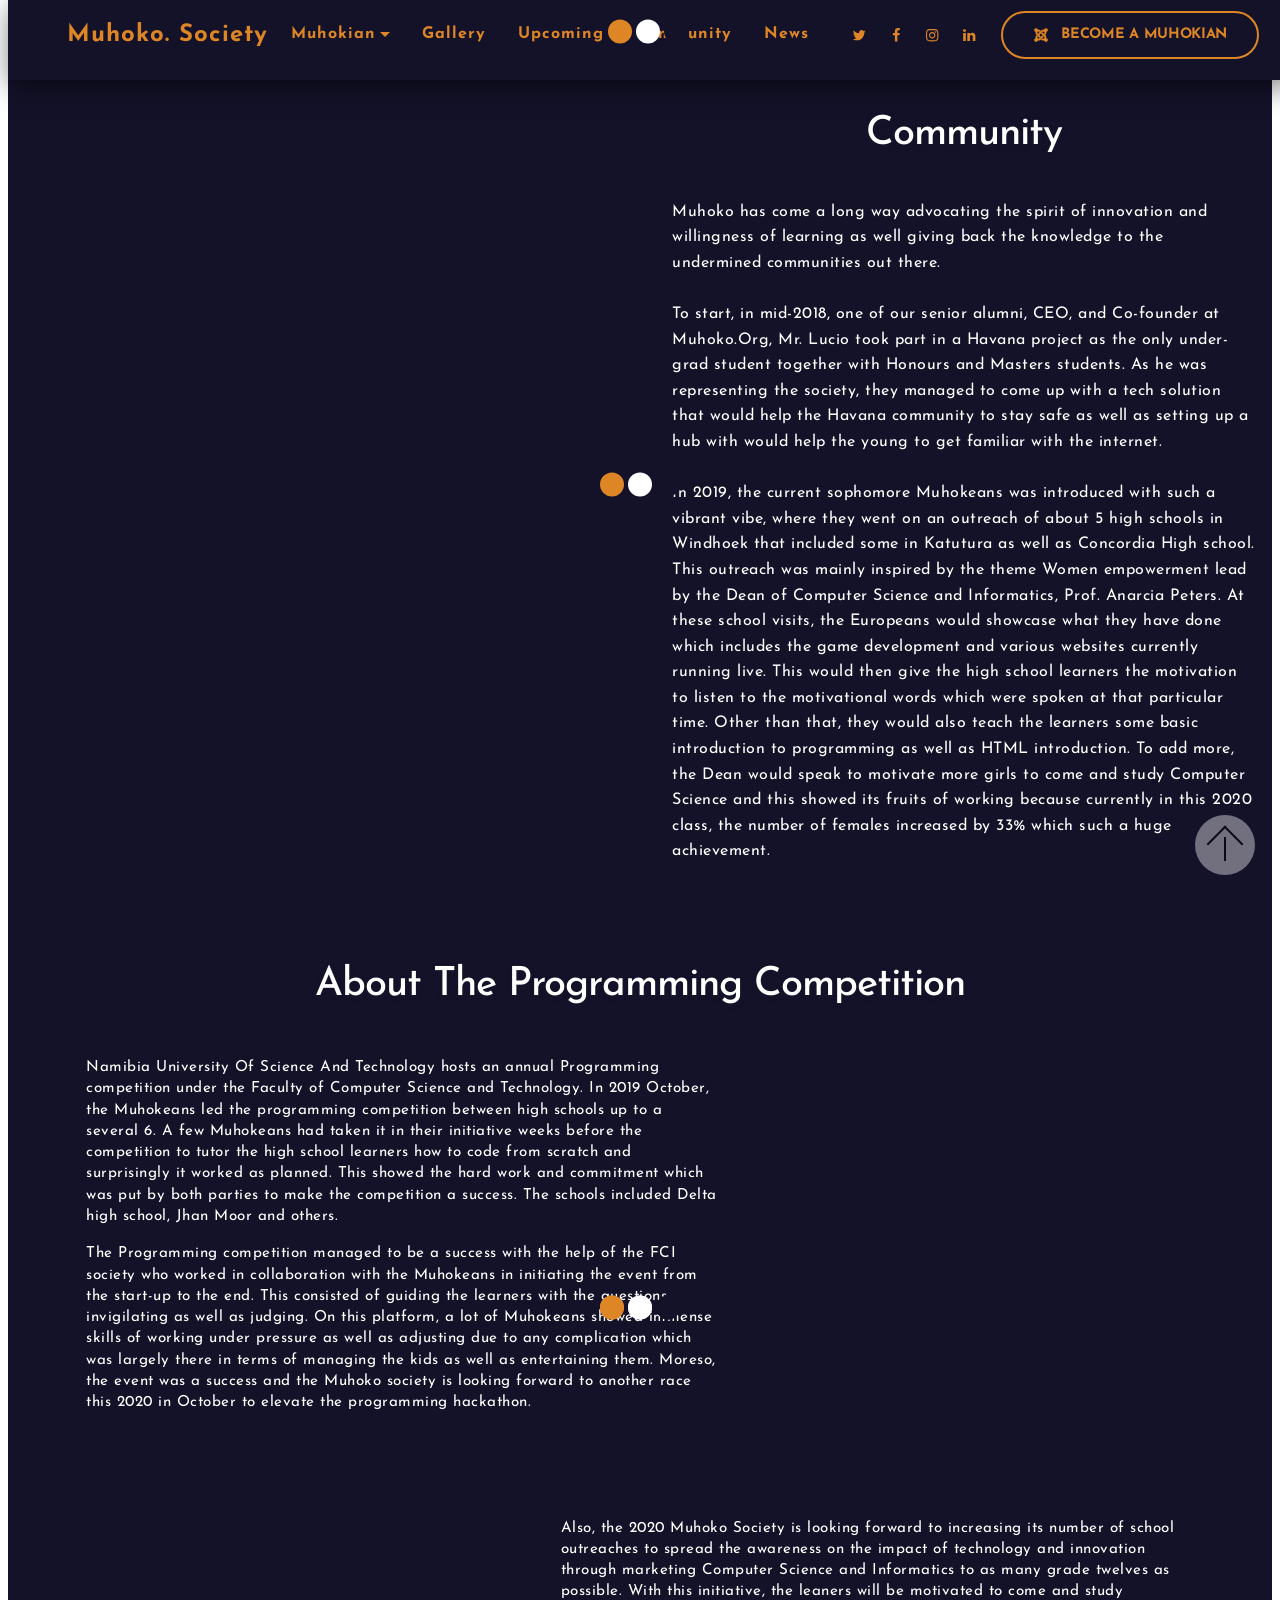
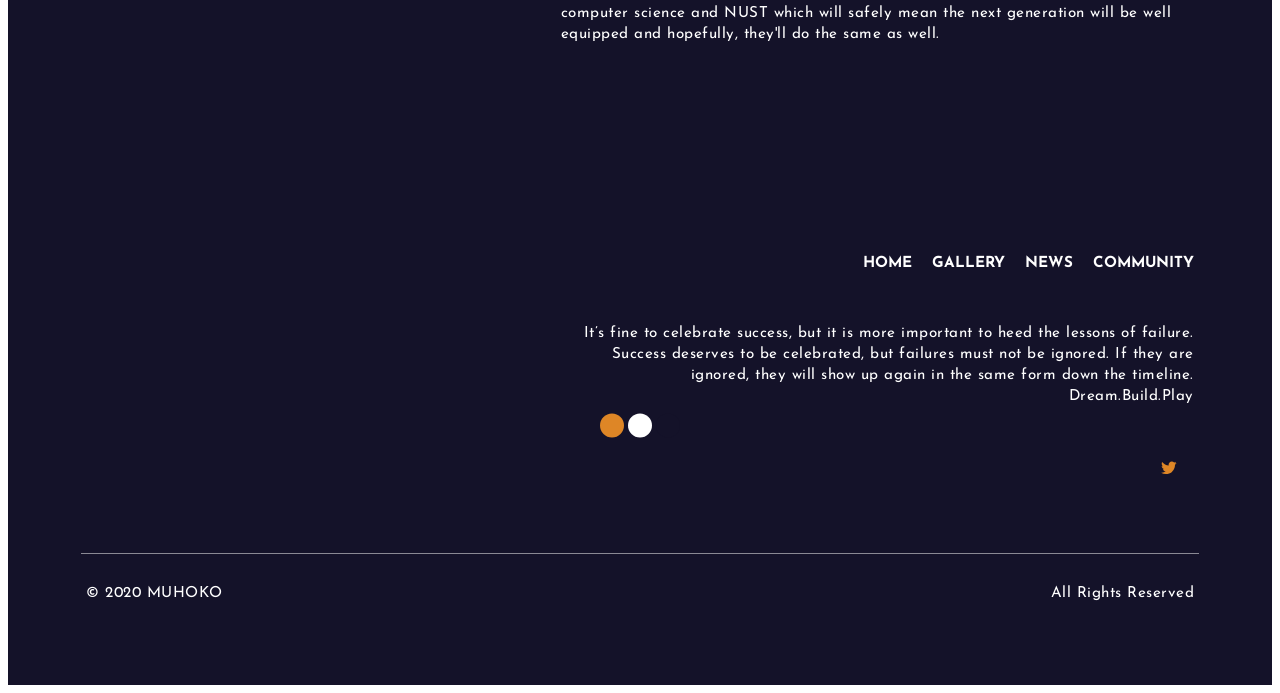
==== community.html @ 061bac29 "Initial Commit" ====
<!DOCTYPE html>
<html amp>

<head>

    <meta charset="UTF-8">
    <meta http-equiv="X-UA-Compatible" content="IE=edge">

    <meta name="viewport" content="width=device-width, initial-scale=1, minimum-scale=1">
    <link rel="shortcut icon" href="assets/images/society-128x128.png" type="image/x-icon">
    <meta name="description" content="">

    <title>Community</title>

    <link rel="canonical" href="community.html.html">
    <style amp-boilerplate>
        body {
            -webkit-animation: -amp-start 8s steps(1, end) 0s 1 normal both;
            -moz-animation: -amp-start 8s steps(1, end) 0s 1 normal both;
            -ms-animation: -amp-start 8s steps(1, end) 0s 1 normal both;
            animation: -amp-start 8s steps(1, end) 0s 1 normal both
        }
        
        @-webkit-keyframes -amp-start {
            from {
                visibility: hidden
            }
            to {
                visibility: visible
            }
        }
        
        @-moz-keyframes -amp-start {
            from {
                visibility: hidden
            }
            to {
                visibility: visible
            }
        }
        
        @-ms-keyframes -amp-start {
            from {
                visibility: hidden
            }
            to {
                visibility: visible
            }
        }
        
        @-o-keyframes -amp-start {
            from {
                visibility: hidden
            }
            to {
                visibility: visible
            }
        }
        
        @keyframes -amp-start {
            from {
                visibility: hidden
            }
            to {
                visibility: visible
            }
        }
    </style>
    <noscript><style amp-boilerplate>body{-webkit-animation:none;-moz-animation:none;-ms-animation:none;animation:none}</style></noscript>
    <link href="https://fonts.googleapis.com/css?family=Josefin+Sans:100,100i,300,300i,400,400i,600,600i,700,700i&display=swap" rel="stylesheet">

    <style amp-custom>
        div,
        span,
        h1,
        h2,
        h3,
        h4,
        h5,
        h6,
        p,
        blockquote,
        a,
        ol,
        ul,
        li,
        figcaption,
        textarea,
        input {
            font: inherit;
        }
        
        * {
            box-sizing: border-box;
            outline: none;
        }
        
        *:focus {
            outline: none;
        }
        
        body {
            position: relative;
            font-style: normal;
            line-height: 1.5;
            color: #000000;
        }
        
        section {
            background-color: #ffffff;
            background-position: 50% 50%;
            background-repeat: no-repeat;
            background-size: cover;
            overflow: hidden;
            padding: 30px 0;
        }
        
        section,
        .container,
        .container-fluid {
            position: relative;
            word-wrap: break-word;
        }
        
        h1,
        h2,
        h3,
        h4,
        h5,
        h6 {
            margin: 0;
            padding: 0;
        }
        
        p,
        li,
        blockquote {
            letter-spacing: 0.5px;
            line-height: 1.7;
        }
        
        ul,
        ol,
        blockquote,
        p {
            margin-bottom: 0;
            margin-top: 0;
        }
        
        a {
            cursor: pointer;
        }
        
        a,
        a:hover {
            text-decoration: none;
        }
        
        a.mbr-iconfont:hover {
            text-decoration: none;
        }
        
        h1,
        h2,
        h3,
        h4,
        h5,
        h6,
        .display-1,
        .display-2,
        .display-4,
        .display-5,
        .display-7 {
            word-break: break-word;
            word-wrap: break-word;
        }
        
        b,
        strong {
            font-weight: bold;
        }
        
        blockquote {
            padding: 10px 0 10px 20px;
            position: relative;
            border-left: 3px solid;
        }
        
        input:-webkit-autofill,
        input:-webkit-autofill:hover,
        input:-webkit-autofill:focus,
        input:-webkit-autofill:active {
            transition-delay: 9999s;
            transition-property: background-color, color;
        }
        
        html,
        body {
            height: auto;
            min-height: 100vh;
        }
        
        .mbr-section-title {
            margin: 0;
            padding: 0;
            font-style: normal;
            line-height: 1.2;
            width: 100%;
        }
        
        .mbr-section-subtitle {
            line-height: 1.3;
            width: 100%;
        }
        
        .mbr-text {
            font-style: normal;
            line-height: 1.6;
            width: 100%;
        }
        
        .mbr-figure {
            align-self: center;
        }
        
        .btn {
            text-align: center;
            position: relative;
            margin: .4rem .8rem;
            font-weight: 700;
            border-width: 2px;
            border-style: solid;
            font-style: normal;
            white-space: normal;
            transition: all .2s ease-in-out, box-shadow 2s ease-in-out;
            display: inline-flex;
            align-items: center;
            justify-content: center;
            word-break: break-word;
            line-height: 1.5;
            letter-spacing: 1px;
        }
        
        .btn-form {
            padding: 1rem 2rem;
        }
        
        .btn-form:hover {
            cursor: pointer;
        }
        
        .note-popover .btn:after {
            display: none;
        }
        
        .card-title {
            margin: 0;
        }
        
        .card-img {
            border-radius: 0;
            width: auto;
            flex-shrink: 0;
        }
        
        .card-img img {
            width: 100%;
        }
        
        .card {
            position: relative;
            background-color: transparent;
            border: none;
            border-radius: 0;
            width: 100%;
            padding-left: 1rem;
            padding-right: 1rem;
        }
        
        @media (max-width: 767px) {
            .card:not(.last-child) {
                padding-bottom: 2rem;
            }
        }
        
        .card .card-wrapper {
            height: 100%;
        }
        
        @media (max-width: 767px) {
            .card .card-wrapper {
                flex-direction: column;
            }
        }
        
        .card img {
            height: 100%;
            object-fit: cover;
            object-position: center;
        }
        
        @media (min-width: 992px) {
            .lg-pb {
                padding-bottom: 3rem;
            }
        }
        
        @media (max-width: 991px) {
            .md-pb {
                padding-bottom: 2rem;
            }
        }
        
        .card-inner,
        .items-list {
            display: flex;
            flex-direction: column;
        }
        
        .items-list {
            list-style-type: none;
            padding: 0;
        }
        
        .items-list .list-item {
            padding: 1rem 2rem;
        }
        
        .card-head {
            padding: 1.5rem 2rem;
        }
        
        .card-price-wrap {
            padding: 1rem 2rem;
            display: flex;
            flex-direction: column;
        }
        
        .card-button {
            padding: 1rem;
            margin: 0;
        }
        
        .gallery-img-wrap {
            position: relative;
            height: 100%;
        }
        
        .gallery-img-wrap:hover {
            cursor: pointer;
        }
        
        .gallery-img-wrap:hover .icon-wrap,
        .gallery-img-wrap:hover .caption-on-hover {
            opacity: 1;
        }
        
        .gallery-img-wrap:hover:after {
            opacity: .5;
        }
        
        .gallery-img-wrap amp-img {
            height: 100%;
        }
        
        .gallery-img-wrap:after {
            content: "";
            position: absolute;
            top: 0;
            bottom: 0;
            left: 0;
            right: 0;
            background: #000;
            opacity: 0;
            transition: opacity .3s;
            pointer-events: none;
        }
        
        .gallery-img-wrap .icon-wrap,
        .gallery-img-wrap .img-caption {
            position: absolute;
            z-index: 3;
            pointer-events: none;
        }
        
        .gallery-img-wrap .icon-wrap,
        .gallery-img-wrap .caption-on-hover {
            opacity: 0;
            transition: opacity .3s;
        }
        
        .gallery-img-wrap .icon-wrap {
            left: 50%;
            top: 50%;
            transform: translate(-50%, -50%);
            background-color: #fff;
            padding: .5rem;
            border-radius: 50%;
        }
        
        .gallery-img-wrap .img-caption {
            left: 0;
            right: 0;
        }
        
        .gallery-img-wrap .img-caption.caption-top {
            top: 0;
        }
        
        .gallery-img-wrap .img-caption.caption-bottom {
            bottom: 0;
        }
        
        .gallery-img-wrap .img-caption:after {
            content: "";
            position: absolute;
            top: 0;
            left: 0;
            right: 0;
            height: 100%;
            transition: opacity .3s;
            z-index: -1;
            pointer-events: none;
        }
        
        @media (max-width: 767px) {
            .gallery-img-wrap:after,
            .gallery-img-wrap:hover:after,
            .gallery-img-wrap .icon-wrap {
                display: none;
            }
            .gallery-img-wrap .caption-on-hover {
                opacity: 1;
            }
        }
        
        .is-builder .gallery-img-wrap .icon-wrap {
            pointer-events: all;
        }
        
        .is-builder .gallery-img-wrap .img-caption>* {
            pointer-events: all;
        }
        
        .icons-list a {
            margin-right: 1rem;
        }
        
        .icons-list a:last-child {
            margin-right: 0;
        }
        
        .counter-container {
            position: relative;
        }
        
        .counter-container ol li {
            margin-bottom: 2rem;
        }
        
        .counter-container.stylizedCounters ol {
            counter-reset: section;
        }
        
        .counter-container.stylizedCounters ol li {
            z-index: 3;
            list-style: none;
        }
        
        .counter-container.stylizedCounters ol li:before {
            z-index: 2;
            position: absolute;
            left: 0px;
            counter-increment: section;
            content: counters(section, ".") " ";
            text-align: center;
            margin: 0 10px;
            line-height: 37px;
            width: 40px;
            height: 40px;
            transition: all .2s;
            color: #232323;
            font-size: 25px;
            border-radius: 50%;
            font-weight: bold;
        }
        
        .timeline-wrap {
            position: relative;
        }
        
        .timeline-wrap .iconBackground {
            position: absolute;
            left: 50%;
            width: 20px;
            height: 20px;
            line-height: 30px;
            text-align: center;
            border-radius: 50%;
            font-size: 30px;
            display: inline-block;
            background-color: #232323;
            top: 20px;
            margin-left: -10px;
        }
        
        @media (max-width: 768px) {
            .timeline-wrap .iconBackground {
                left: 0;
            }
        }
        
        .separline {
            position: relative;
        }
        
        @media (max-width: 768px) {
            .separline:not(.last-child) {
                padding-bottom: 2rem;
            }
        }
        
        .separline:before {
            position: absolute;
            content: "";
            width: 2px;
            background-color: #232323;
            left: calc(50% - 1px);
            height: calc(100% - 20px);
            top: 40px;
        }
        
        @media (max-width: 768px) {
            .separline:before {
                left: 0;
            }
        }
        
        amp-image-lightbox a.control {
            position: absolute;
            width: 32px;
            height: 32px;
            right: 48px;
            top: 32px;
            z-index: 1000;
        }
        
        amp-image-lightbox a.control .close {
            position: relative;
        }
        
        amp-image-lightbox a.control .close:before,
        amp-image-lightbox a.control .close:after {
            position: absolute;
            left: 15px;
            content: ' ';
            height: 33px;
            width: 2px;
            background-color: #fff;
        }
        
        amp-image-lightbox a.control .close:before {
            transform: rotate(45deg);
        }
        
        amp-image-lightbox a.control .close:after {
            transform: rotate(-45deg);
        }
        
        .hidden {
            visibility: hidden;
        }
        
        .super-hide {
            display: none;
        }
        
        .inactive {
            -webkit-user-select: none;
            -moz-user-select: none;
            -ms-user-select: none;
            user-select: none;
            pointer-events: none;
            -webkit-user-drag: none;
            user-drag: none;
        }
        
        .popover-content ul.show {
            min-height: 155px;
        }
        
        .mbr-white {
            color: #ffffff;
        }
        
        .mbr-black {
            color: #000000;
        }
        
        .mbr-custom {
            color: #1bc2ca;
        }
        
        .align-left {
            text-align: left;
        }
        
        .align-left .list-item {
            justify-content: flex-start;
        }
        
        .align-center {
            text-align: center;
        }
        
        .align-center .list-item {
            justify-content: center;
        }
        
        .align-right {
            text-align: right;
        }
        
        .align-right .list-item {
            justify-content: flex-end;
        }
        
        @media (max-width: 767px) {
            .align-left,
            .align-center,
            .align-right {
                text-align: center;
            }
            .align-left .list-item,
            .align-center .list-item,
            .align-right .list-item {
                justify-content: center;
            }
        }
        
        .mbr-light {
            font-weight: 300;
        }
        
        .mbr-regular {
            font-weight: 400;
        }
        
        .mbr-semibold {
            font-weight: 500;
        }
        
        .mbr-bold {
            font-weight: 700;
        }
        
        .mbr-section-btn {
            margin-left: -.8rem;
            margin-right: -.8rem;
            font-size: 0;
        }
        
        nav .mbr-section-btn {
            margin-left: 0rem;
            margin-right: 0rem;
        }
        
        .btn .mbr-iconfont,
        .btn.btn-sm .mbr-iconfont {
            cursor: pointer;
            margin-right: 0.5rem;
        }
        
        .btn.btn-md .mbr-iconfont,
        .btn.btn-md .mbr-iconfont {
            margin-right: 0.8rem;
        }
        
        [type="submit"] {
            -webkit-appearance: none;
        }
        
        .mbr-fullscreen .mbr-overlay {
            min-height: 100vh;
        }
        
        .mbr-fullscreen {
            display: flex;
            display: -webkit-flex;
            display: -moz-flex;
            display: -ms-flex;
            display: -o-flex;
            align-items: center;
            -webkit-align-items: center;
            min-height: 100vh;
            padding-top: 3rem;
            padding-bottom: 3rem;
        }
        
        .mbr-overlay {
            bottom: 0;
            left: 0;
            position: absolute;
            right: 0;
            top: 0;
            z-index: 0;
        }
        
        .mbr-parallax-bg {
            bottom: 0;
            left: 0;
            opacity: .5;
            position: absolute;
            right: 0;
            top: 0;
            z-index: 0;
            background-position: 50% 50%;
            background-repeat: no-repeat;
            background-size: cover;
        }
        
        section.menu {
            min-height: 70px;
        }
        
        .menu-container {
            display: flex;
            justify-content: space-between;
            align-items: center;
            min-height: 70px;
        }
        
        @media (max-width: 991px) {
            .menu-container {
                max-width: 100%;
                padding: 0 2rem;
            }
        }
        
        @media (max-width: 767px) {
            .menu-container {
                padding: 0 1rem;
            }
        }
        
        .navbar {
            z-index: 100;
            width: 100%;
        }
        
        .navbar-fixed-top {
            position: fixed;
            top: 0;
        }
        
        .navbar-brand {
            display: flex;
            align-items: center;
            word-break: break-word;
            z-index: 1;
        }
        
        .navbar-logo {
            margin-right: .8rem;
        }
        
        @media (max-width: 767px) {
            .navbar-logo amp-img {
                max-height: 55px;
                max-width: 55px;
            }
        }
        
        .navbar-caption-wrap {
            display: flex;
        }
        
        .navbar .navbar-collapse {
            display: flex;
            flex-basis: auto;
            align-items: center;
            justify-content: flex-end;
        }
        
        @media (max-width: 991px) {
            .navbar .navbar-collapse {
                display: none;
                position: absolute;
                top: 0;
                right: 0;
                min-height: 100vh;
                padding: 70px 2rem 1rem;
                z-index: 1;
            }
        }
        
        @media (max-width: 991px) {
            .navbar.opened .navbar-collapse.show,
            .navbar.opened .navbar-collapse.collapsing {
                display: block;
            }
            .is-builder .navbar-collapse {
                position: fixed;
            }
        }
        
        .navbar-nav {
            list-style-type: none;
            display: flex;
            flex-wrap: wrap;
            padding-left: 0;
            min-width: 10rem;
        }
        
        @media (max-width: 991px) {
            .navbar-nav {
                flex-direction: column;
            }
        }
        
        .navbar-nav .mbr-iconfont {
            margin-right: .2rem;
        }
        
        .nav-item {
            word-break: break-all;
        }
        
        .nav-link {
            display: flex;
            align-items: center;
            justify-content: center;
        }
        
        .nav-link,
        .navbar-caption {
            transition: all 0.2s;
            letter-spacing: 1px;
        }
        
        .nav-dropdown .dropdown-menu {
            min-width: 10rem;
            padding-bottom: 1.25rem;
            padding-top: 1.25rem;
            position: absolute;
            left: 0;
        }
        
        .nav-dropdown .dropdown-menu .dropdown-item {
            line-height: 2;
            display: flex;
            justify-content: center;
            align-items: center;
            padding: .25rem 1.5rem;
            white-space: nowrap;
        }
        
        .nav-dropdown .dropdown-menu .dropdown {
            position: relative;
        }
        
        .dropdown-menu .dropdown:hover>.dropdown-menu {
            opacity: 1;
            pointer-events: all;
        }
        
        .nav-dropdown .dropdown-submenu {
            top: 0;
            left: 100%;
            margin: 0;
        }
        
        .nav-item.dropdown {
            position: relative;
        }
        
        .nav-item.dropdown .dropdown-menu {
            opacity: 0;
            pointer-events: none;
        }
        
        .nav-item.dropdown:hover>.dropdown-menu {
            opacity: 1;
            pointer-events: all;
        }
        
        .link.dropdown-toggle:after {
            content: '';
            margin-left: .25rem;
            border-top: 0.35em solid;
            border-right: 0.35em solid transparent;
            border-left: 0.35em solid transparent;
            border-bottom: 0;
        }
        
        .navbar .dropdown.open>.dropdown-menu {
            display: block;
        }
        
        @media (max-width: 991px) {
            .is-builder .nav-dropdown .dropdown-menu {
                position: relative;
            }
            .nav-dropdown .dropdown-submenu {
                left: 0;
            }
            .dropdown-item {
                padding: .25rem 1.5rem;
                margin: 0;
                justify-content: center;
            }
            .dropdown-item:after {
                right: auto;
            }
            .navbar.opened .dropdown-menu {
                top: 0;
            }
            .dropdown-toggle[data-toggle="dropdown-submenu"]:after {
                content: '';
                margin-left: .25rem;
                border-top: .35em solid;
                border-right: .35em solid transparent;
                border-left: .35em solid transparent;
                border-bottom: 0;
                top: 55%;
            }
        }
        
        .navbar-buttons {
            display: flex;
            flex-wrap: wrap;
            align-items: center;
            justify-content: center;
        }
        
        @media (max-width: 991px) {
            .navbar-buttons {
                flex-direction: column;
            }
        }
        
        .menu-social-list {
            display: flex;
            align-items: center;
            justify-content: center;
            flex-wrap: wrap;
        }
        
        .menu-social-list a {
            margin: 0 .5rem;
        }
        
        button.navbar-toggler {
            position: absolute;
            right: 20px;
            top: 25px;
            width: 31px;
            height: 20px;
            cursor: pointer;
            transition: all .2s;
            align-self: center;
        }
        
        .hamburger span {
            position: absolute;
            right: 0;
            width: 30px;
            height: 2px;
            border-right: 5px;
            
        }
        
        .hamburger span:nth-child(1) {
            top: 0;
            transition: all .2s;
        }
        
        .hamburger span:nth-child(2) {
            top: 8px;
            transition: all .15s;
        }
        
        .hamburger span:nth-child(3) {
            top: 8px;
            transition: all .15s;
        }
        
        .hamburger span:nth-child(4) {
            top: 16px;
            transition: all .2s;
            
        }
        
        nav.opened .navbar-toggler:not(.hide) .hamburger span:nth-child(1) {
            top: 8px;
            width: 0;
            opacity: 0;
            right: 50%;
            transition: all .2s;
           
        }
        
        nav.opened .navbar-toggler:not(.hide) .hamburger span:nth-child(2) {
            -webkit-transform: rotate(45deg);
            transform: rotate(45deg);
            transition: all .25s;
        }
        
        nav.opened .navbar-toggler:not(.hide) .hamburger span:nth-child(3) {
            -webkit-transform: rotate(-45deg);
            transform: rotate(-45deg);
            transition: all .25s;
        }
        
        nav.opened .navbar-toggler:not(.hide) .hamburger span:nth-child(4) {
            top: 8px;
            width: 0;
            opacity: 0;
            right: 50%;
            transition: all .2s;
            
        }
        
        .ampstart-btn.hamburger {
            position: absolute;
            top: 25px;
            right: 15px;
            margin-left: auto;
            width: 30px;
            height: 20px;
            background: none;
            flood-color: #de8626;
            border: none;
            cursor: pointer;
            z-index: 1000;
            background-color: #de8626;
            border: 1px solid black;
            
        }
        
        @media (min-width: 992px) {
            .ampstart-btn,
            amp-sidebar {
                display: none;
            }
            .dropdown-menu .dropdown-toggle:after {
                content: '';
                border-bottom: 0.35em solid transparent;
                border-left: 0.35em solid;
                border-right: 0;
                border-top: 0.35em solid transparent;
                margin-left: 0.3rem;
                margin-top: -0.3077em;
                position: absolute;
                right: 1.1538em;
                top: 50%;
                
                
            }
        }
        
        .close-sidebar {
            width: 30px;
            height: 30px;
            position: relative;
            cursor: pointer;
            background-color: transparent;
            border: none;
            background-color: #de8626;
            
        }
        
        .close-sidebar span {
            position: absolute;
            left: 0;
            width: 30px;
            height: 2px;
            border-right: 5px;
        }
        
        .close-sidebar span:nth-child(1) {
            transform: rotate(45deg);
        }
        
        .close-sidebar span:nth-child(2) {
            transform: rotate(-45deg);
        }
        
        .builder-sidebar {
            position: relative;
            min-height: 100vh;
            z-index: 1030;
            padding: 1rem 2rem;
            max-width: 20rem;
        }
        
        .builder-sidebar .dropdown:hover>.dropdown-menu {
            position: relative;
            text-align: center;
        }
        
        section.sidebar-open:before {
            content: '';
            position: fixed;
            top: 0;
            bottom: 0;
            right: 0;
            left: 0;
            background-color: rgba(0, 0, 0, 0.2);
            z-index: 1040;
        }
        
        .map-placeholder {
            display: none;
        }
        
        .map-placeholder h4 {
            padding-top: 5rem;
            color: #767676;
            text-align: center;
        }
        
        .google-map {
            position: relative;
            width: 100%;
        }
        
        @media (max-width: 992px) {
            .google-map {
                padding: 0;
                margin: 0;
            }
        }
        
        .google-map [data-state-details] {
            color: #6b6763;
            font-family: Montserrat;
            height: 1.5em;
            margin-top: -0.75em;
            padding-left: 1.25rem;
            padding-right: 1.25rem;
            position: absolute;
            text-align: center;
            top: 50%;
            width: 100%;
        }
        
        .google-map[data-state] {
            background: #e9e5dc;
        }
        
        .google-map[data-state="loading"] [data-state-details] {
            display: none;
        }
        
        div[submit-success] {
            padding: 1rem;
            margin-bottom: 1rem;
        }
        
        div[submit-error] {
            padding: 1rem;
            margin-bottom: 1rem;
        }
        
        textarea[type="hidden"] {
            display: none;
        }
        
        amp-img {
            width: 100%;
        }
        
        amp-img img {
            max-height: 100%;
            max-width: 100%;
        }
        
        img.mbr-temp {
            width: 100%;
        }
        
        .rounded {
            border-radius: 50%;
        }
        
        .is-builder .nodisplay+img[async],
        .is-builder .nodisplay+img[decoding="async"],
        .is-builder amp-img>a+img[async],
        .is-builder amp-img>a+img[decoding="async"] {
            display: none;
        }
        
        html:not(.is-builder) amp-img>a {
            position: absolute;
            top: 0;
            bottom: 0;
            left: 0;
            right: 0;
            z-index: 1;
        }
        
        .is-builder .temp-amp-sizer {
            position: absolute;
        }
        
        .is-builder amp-youtube .temp-amp-sizer,
        .is-builder amp-vimeo .temp-amp-sizer {
            position: static;
        }
        
        .is-builder section.horizontal-menu .ampstart-btn {
            display: none;
        }
        
        .is-builder section.horizontal-menu .dropdown-menu {
            z-index: auto;
            opacity: 1;
            pointer-events: auto;
        }
        
        .is-builder section.horizontal-menu .nav-dropdown .link.dropdown-toggle[aria-expanded="true"] {
            margin-right: 0;
            padding: 0.667em 1em;
        }
        
        .mobirise-spinner {
            position: absolute;
            top: 50%;
            left: 40%;
            margin-left: 10%;
            -webkit-transform: translate3d(-50%, -50%, 0);
            z-index: 4;
        }
        
        .mobirise-spinner em {
            width: 24px;
            height: 24px;
            background: #3ac;
            border-radius: 100%;
            display: inline-block;
            -webkit-animation: slide 1s infinite;
        }
        
        .mobirise-spinner em:nth-child(1) {
            -webkit-animation-delay: 0.1s;
        }
        
        .mobirise-spinner em:nth-child(2) {
            -webkit-animation-delay: 0.2s;
        }
        
        .mobirise-spinner em:nth-child(3) {
            -webkit-animation-delay: 0.3s;
        }
        
        @-moz-keyframes slide {
            0% {
                -webkit-transform: scale(1);
            }
            50% {
                opacity: 0.3;
                -webkit-transform: scale(2);
            }
            100% {
                -webkit-transform: scale(1);
            }
        }
        
        @-webkit-keyframes slide {
            0% {
                -webkit-transform: scale(1);
            }
            50% {
                opacity: 0.3;
                -webkit-transform: scale(2);
            }
            100% {
                -webkit-transform: scale(1);
            }
        }
        
        @-o-keyframes slide {
            0% {
                -webkit-transform: scale(1);
            }
            50% {
                opacity: 0.3;
                -webkit-transform: scale(2);
            }
            100% {
                -webkit-transform: scale(1);
            }
        }
        
        @keyframes slide {
            0% {
                -webkit-transform: scale(1);
            }
            50% {
                opacity: 0.3;
                -webkit-transform: scale(2);
            }
            100% {
                -webkit-transform: scale(1);
            }
        }
        
        .mobirise-loader .amp-active>div {
            display: none;
        }
        
        .container {
            padding-right: 1rem;
            padding-left: 1rem;
            width: 100%;
            margin-right: auto;
            margin-left: auto;
        }
        
        @media (max-width: 767px) {
            .container {
                max-width: 540px;
            }
        }
        
        @media (min-width: 768px) {
            .container {
                max-width: 720px;
            }
        }
        
        @media (min-width: 992px) {
            .container {
                max-width: 960px;
            }
        }
        
        @media (min-width: 1200px) {
            .container {
                max-width: 1140px;
            }
        }
        
        .container-fluid {
            width: 100%;
            margin-right: auto;
            margin-left: auto;
            padding-left: 1rem;
            padding-right: 1rem;
        }
        
        .media-container-row {
            display: flex;
            flex-wrap: wrap;
        }
        
        @media (min-width: 992px) {
            .media-container-row {
                flex-wrap: nowrap;
            }
        }
        
        .mbr-flex {
            display: flex;
        }
        
        .flex-wrap {
            flex-wrap: wrap;
        }
        
        .mbr-jc-s {
            justify-content: flex-start;
        }
        
        .mbr-jc-c {
            justify-content: center;
        }
        
        .mbr-jc-e {
            justify-content: flex-end;
        }
        
        .mbr-jc-b {
            justify-content: space-between;
        }
        
        .mbr-jc-a {
            justify-content: space-around;
        }
        
        .mbr-row {
            display: -webkit-box;
            display: -webkit-flex;
            display: -ms-flexbox;
            display: flex;
            -webkit-flex-wrap: wrap;
            -ms-flex-wrap: wrap;
            flex-wrap: wrap;
            margin-right: -1rem;
            margin-left: -1rem;
        }
        
        .mbr-row-reverse {
            flex-direction: row-reverse;
        }
        
        .mbr-column {
            flex-direction: column;
        }
        
        @media (max-width: 767px) {
            .mbr-col-sm-12 {
                -ms-flex: 0 0 100%;
                flex: 0 0 100%;
                max-width: 100%;
                padding-right: 1rem;
                padding-left: 1rem;
            }
        }
        
        @media (min-width: 768px) {
            .mbr-col-md-3 {
                -ms-flex: 0 0 25%;
                flex: 0 0 25%;
                max-width: 25%;
                padding-right: 1rem;
                padding-left: 1rem;
            }
            .mbr-col-md-4 {
                -ms-flex: 0 0 33.333333%;
                flex: 0 0 33.333333%;
                max-width: 33.333333%;
                padding-right: 1rem;
                padding-left: 1rem;
            }
            .mbr-col-md-5 {
                -ms-flex: 0 0 41.666667%;
                flex: 0 0 41.666667%;
                max-width: 41.666667%;
                padding-right: 1rem;
                padding-left: 1rem;
            }
            .mbr-col-md-6 {
                -ms-flex: 0 0 50%;
                flex: 0 0 50%;
                max-width: 50%;
                padding-right: 1rem;
                padding-left: 1rem;
            }
            .mbr-col-md-7 {
                -ms-flex: 0 0 58.333333%;
                flex: 0 0 58.333333%;
                max-width: 58.333333%;
                padding-right: 1rem;
                padding-left: 1rem;
            }
            .mbr-col-md-8 {
                -ms-flex: 0 0 66.666667%;
                flex: 0 0 66.666667%;
                max-width: 66.666667%;
                padding-left: 1rem;
                padding-right: 1rem;
            }
            .mbr-col-md-10 {
                -ms-flex: 0 0 83.333333%;
                flex: 0 0 83.333333%;
                max-width: 83.333333%;
                padding-left: 1rem;
                padding-right: 1rem;
            }
            .mbr-col-md-12 {
                -ms-flex: 0 0 100%;
                flex: 0 0 100%;
                max-width: 100%;
                padding-right: 1rem;
                padding-left: 1rem;
            }
        }
        
        @media (min-width: 992px) {
            .mbr-col-lg-2 {
                -ms-flex: 0 0 16.666667%;
                flex: 0 0 16.666667%;
                max-width: 16.666667%;
                padding-right: 1rem;
                padding-left: 1rem;
            }
            .mbr-col-lg-3 {
                -ms-flex: 0 0 25%;
                flex: 0 0 25%;
                max-width: 25%;
                padding-right: 1rem;
                padding-left: 1rem;
            }
            .mbr-col-lg-4 {
                -ms-flex: 0 0 33.33%;
                flex: 0 0 33.33%;
                max-width: 33.33%;
                padding-right: 1rem;
                padding-left: 1rem;
            }
            .mbr-col-lg-5 {
                -ms-flex: 0 0 41.666%;
                flex: 0 0 41.666%;
                max-width: 41.666%;
                padding-right: 1rem;
                padding-left: 1rem;
            }
            .mbr-col-lg-6 {
                -ms-flex: 0 0 50%;
                flex: 0 0 50%;
                max-width: 50%;
                padding-right: 1rem;
                padding-left: 1rem;
            }
            .mbr-col-lg-7 {
                -ms-flex: 0 0 58.333333%;
                flex: 0 0 58.333333%;
                max-width: 58.333333%;
                padding-right: 1rem;
                padding-left: 1rem;
            }
            .mbr-col-lg-8 {
                -ms-flex: 0 0 66.666667%;
                flex: 0 0 66.666667%;
                max-width: 66.666667%;
                padding-left: 1rem;
                padding-right: 1rem;
            }
            .mbr-col-lg-9 {
                -ms-flex: 0 0 75%;
                flex: 0 0 75%;
                max-width: 75%;
                padding-left: 1rem;
                padding-right: 1rem;
            }
            .mbr-col-lg-10 {
                -ms-flex: 0 0 83.3333%;
                flex: 0 0 83.3333%;
                max-width: 83.3333%;
                padding-right: 1rem;
                padding-left: 1rem;
            }
            .mbr-col-lg-12 {
                -ms-flex: 0 0 100%;
                flex: 0 0 100%;
                max-width: 100%;
                padding-right: 1rem;
                padding-left: 1rem;
            }
        }
        
        @media (min-width: 1200px) {
            .mbr-col-xl-7 {
                -ms-flex: 0 0 58.333333%;
                flex: 0 0 58.333333%;
                max-width: 58.333333%;
                padding-right: 1rem;
                padding-left: 1rem;
            }
            .mbr-col-xl-4 {
                -ms-flex: 0 0 33.333333%;
                flex: 0 0 33.333333%;
                max-width: 33.333333%;
                padding-right: 1rem;
                padding-left: 1rem;
            }
            .mbr-col-xl-8 {
                -ms-flex: 0 0 66.666667%;
                flex: 0 0 66.666667%;
                max-width: 66.666667%;
                padding-left: 1rem;
                padding-right: 1rem;
            }
            .mbr-col-xl-5 {
                -ms-flex: 0 0 41.666667%;
                flex: 0 0 41.666667%;
                max-width: 41.666667%;
            }
        }
        
        .mbr-pt-1 {
            padding-top: .5rem;
        }
        
        .mbr-pt-2 {
            padding-top: 1rem;
        }
        
        .mbr-pt-3 {
            padding-top: 1.5rem;
        }
        
        .mbr-pt-4 {
            padding-top: 2rem;
        }
        
        .mbr-pt-5 {
            padding-top: 3rem;
        }
        
        .mbr-pb-1 {
            padding-bottom: 0.5rem;
        }
        
        .mbr-pb-2 {
            padding-bottom: 1rem;
        }
        
        .mbr-pb-3 {
            padding-bottom: 1.5rem;
        }
        
        .mbr-pb-4 {
            padding-bottom: 2rem;
        }
        
        .mbr-pb-5 {
            padding-bottom: 3rem;
        }
        
        .mbr-px-1 {
            padding-left: .5rem;
            padding-right: .5rem;
        }
        
        .mbr-px-2 {
            padding-left: 1rem;
            padding-right: 1rem;
        }
        
        .mbr-px-3 {
            padding-left: 1.5rem;
            padding-right: 1.5rem;
        }
        
        .mbr-px-4 {
            padding-left: 2rem;
            padding-right: 2rem;
        }
        
        @media (max-width: 991px) {
            .mbr-px-4 {
                padding-left: 1rem;
                padding-right: 1rem;
            }
        }
        
        .mbr-px-5 {
            padding-left: 3rem;
            padding-right: 3rem;
        }
        
        @media (max-width: 991px) {
            .mbr-px-5 {
                padding-left: 1rem;
                padding-right: 1rem;
            }
        }
        
        .mbr-m-sub-1 {
            margin-left: -1rem;
            margin-right: -1rem;
        }
        
        @media (max-width: 768px) {
            .mbr-m-sub-1 {
                margin-left: 0;
                margin-right: 0;
            }
        }
        
        .mbr-py-1 {
            padding-top: .5rem;
            padding-bottom: .5rem;
        }
        
        .mbr-py-2 {
            padding-top: 1rem;
            padding-bottom: 1rem;
        }
        
        @media (max-width: 767px) {
            .mbr-py-2 {
                padding-top: 0rem;
                padding-bottom: 0rem;
            }
        }
        
        .mbr-py-3 {
            padding-top: 1.5rem;
            padding-bottom: 1.5rem;
        }
        
        @media (max-width: 991px) {
            .mbr-py-3 {
                padding-top: 1rem;
                padding-bottom: 1rem;
            }
        }
        
        .mbr-py-4 {
            padding-top: 2rem;
            padding-bottom: 2rem;
        }
        
        @media (max-width: 991px) {
            .mbr-py-4 {
                padding-top: 1rem;
                padding-bottom: 1rem;
            }
        }
        
        .mbr-py-5 {
            padding-top: 3rem;
            padding-bottom: 3rem;
        }
        
        @media (max-width: 991px) {
            .mbr-py-5 {
                padding-top: 1rem;
                padding-bottom: 1rem;
            }
        }
        
        .mbr-p-1 {
            padding: .5rem;
        }
        
        .mbr-p-2 {
            padding: 1rem;
        }
        
        .mbr-p-3 {
            padding: 1.5rem;
        }
        
        @media (max-width: 991px) {
            .mbr-p-3 {
                padding: 1rem;
            }
        }
        
        .mbr-p-4 {
            padding: 2rem;
        }
        
        @media (max-width: 991px) {
            .mbr-p-4 {
                padding: 1rem;
            }
        }
        
        .mbr-p-5 {
            padding: 3rem;
        }
        
        @media (max-width: 991px) {
            .mbr-p-5 {
                padding: 1rem;
            }
        }
        
        .mbr-ml-auto {
            margin-left: auto;
        }
        
        .mbr-mr-auto {
            margin-right: auto;
        }
        
        .mbr-m-auto {
            margin: auto;
        }
        
        .form-block {
            z-index: 1;
            background-color: transparent;
            padding: 3rem;
            position: relative;
            overflow: visible;
        }
        
        .form-block .mbr-overlay {
            z-index: -1;
        }
        
        @media (max-width: 992px) {
            .form-block {
                padding: 1rem;
            }
        }
        
        .field-input {
            border-radius: 0;
            background-color: #ffffff;
            margin: 0;
            transition: 0.4s;
            width: 100%;
            border: 1px solid #e0e0e0;
            padding: 11px 1rem;
        }
        
        form .fieldset {
            display: flex;
            justify-content: center;
            flex-wrap: wrap;
            align-items: center;
        }
        
        .field {
            padding: 0.5rem;
        }
        
        textarea {
            width: 100%;
            margin-right: 0;
        }
        
        .text-field {
            flex-basis: 100%;
            flex-grow: 1rem;
            flex-shrink: 1;
            padding: 0.5rem;
        }
        
        amp-img,
        img {
            height: 100%;
            width: 100%;
        }
        
        amp-sidebar {
            background: transparent;
        }
        
        .is-builder .menu {
            overflow: visible;
        }
        
        .is-builder .preview button {
            opacity: 0.5;
            position: relative;
        }
        
        .is-builder .preview button amp-img {
            pointer-events: none;
        }
        
        .is-builder .preview button:before {
            display: block;
            position: absolute;
            content: '';
            background-color: #efefef;
            left: 0;
            right: 0;
            top: 0;
            bottom: 0;
            z-index: 2;
        }
        
        .hidden-slide {
            display: none;
        }
        
        .visible-slide {
            display: flex;
        }
        
        .amp-carousel-button {
            outline: none;
            border-radius: 50%;
            border: 10px transparent solid;
            transform: scale(1.5) translateY(-50%);
            height: 45px;
            width: 45px;
            transition: 0.4s;
            cursor: pointer;
        }
        
        .amp-carousel-button:hover {
            opacity: 1;
        }
        
        .amp-carousel-button-next {
            background-position: 75% 50%;
        }
        
        .amp-carousel-button-prev {
            background-position: 25% 50%;
        }
        
        button.btn-img {
            cursor: pointer;
        }
        
        .iconfont-wrapper {
            display: inline-block;
            width: 1.5rem;
            height: 1.5rem;
        }
        
        .amp-iconfont {
            vertical-align: middle;
            width: 1.5rem;
            font-size: 1.5rem;
        }
        
        .custom-text,
        .custom-date {
            text-transform: uppercase;
        }
        
        .quote-text {
            font-style: italic;
        }
        
        .mbr-ai-e {
            align-items: flex-end;
        }
        
        .mbr-form input,
        .mbr-form textarea {
            padding: 11px 1rem;
            border-radius: 10px;
            background-color: #292845;
            color: #ffffff;
            border: 1px solid #292845;
        }
        
        .mbr-form input:hover,
        .mbr-form textarea:hover {
            border: 1px solid #0072ce;
        }
        
        #scrollToTopMarker {
            position: absolute;
            width: 0;
            height: 0;
            top: 300px;
        }
        
        #scrollToTopButton {
            position: fixed;
            bottom: 25px;
            right: 25px;
            opacity: .4;
            z-index: 5000;
            font-size: 32px;
            height: 60px;
            width: 60px;
            border: none;
            border-radius: 3px;
            cursor: pointer;
        }
        
        #scrollToTopButton:focus {
            outline: none;
        }
        
        #scrollToTopButton a:before {
            content: '';
            position: absolute;
            height: 40%;
            top: 36%;
            width: 2px;
            left: calc(50% - 1px);
        }
        
        #scrollToTopButton a:after {
            content: '';
            position: absolute;
            border-top: 2px solid;
            border-right: 2px solid;
            width: 40%;
            height: 40%;
            left: calc(30% - 1px);
            bottom: 30%;
            -webkit-transform: rotate(-45deg);
            transform: rotate(-45deg);
        }
        
        body {
            font-family: Didact Gothic;
        }
        
        blockquote {
            border-color: #de8626;
        }
        
        div[submit-success]>* {
            background: #141229;
            color: #ffffff;
        }
        
        div[submit-error]>* {
            background: #de8626;
            color: #ffffff;
        }
        
        .display-1 {
            font-family: 'Josefin Sans', sans-serif;
            font-size: 6rem;
            line-height: 1.2;
        }
        
        .display-2 {
            font-family: 'Josefin Sans', sans-serif;
            font-size: 2.5rem;
            line-height: 1.2;
        }
        
        .display-4 {
            font-family: 'Josefin Sans', sans-serif;
            font-size: 0.95rem;
            line-height: 1.4;
        }
        
        .display-5 {
            font-family: 'Josefin Sans', sans-serif;
            font-size: 1.5rem;
            line-height: 1.2;
        }
        
        .display-7 {
            font-family: 'Josefin Sans', sans-serif;
            font-size: 1rem;
            line-height: 1.6;
        }
        
        .form-block input,
        .form-block textarea {
            font-family: 'Josefin Sans', sans-serif;
            font-size: 1rem;
            line-height: 1.6;
        }
        
        @media (max-width: 768px) {
            .display-1 {
                font-size: 4.8rem;
                font-size: calc( 2.75rem + (6 - 2.75) * ((100vw - 20rem) / (48 - 20)));
                line-height: calc( 1.4 * (2.75rem + (6 - 2.75) * ((100vw - 20rem) / (48 - 20))));
            }
            .display-2 {
                font-size: 2rem;
                font-size: calc( 1.525rem + (2.5 - 1.525) * ((100vw - 20rem) / (48 - 20)));
                line-height: calc( 1.4 * (1.525rem + (2.5 - 1.525) * ((100vw - 20rem) / (48 - 20))));
            }
            .display-4 {
                font-size: 0.76rem;
                font-size: calc( 0.9824999999999999rem + (0.95 - 0.9824999999999999) * ((100vw - 20rem) / (48 - 20)));
                line-height: calc( 1.4 * (0.9824999999999999rem + (0.95 - 0.9824999999999999) * ((100vw - 20rem) / (48 - 20))));
            }
            .display-5 {
                font-size: 1.2rem;
                font-size: calc( 1.175rem + (1.5 - 1.175) * ((100vw - 20rem) / (48 - 20)));
                line-height: calc( 1.4 * (1.175rem + (1.5 - 1.175) * ((100vw - 20rem) / (48 - 20))));
            }
            .display-7 {
                font-size: 0.8rem;
                font-size: calc( 1rem + (1 - 1) * ((100vw - 20rem) / (48 - 20)));
                line-height: calc( 1.4 * (1rem + (1 - 1) * ((100vw - 20rem) / (48 - 20))));
            }
        }
        
        .display-1 .mbr-iconfont-btn {
            font-size: 6rem;
            width: 6rem;
        }
        
        .display-2 .mbr-iconfont-btn {
            font-size: 2.5rem;
            width: 2.5rem;
        }
        
        .display-4 .mbr-iconfont-btn {
            font-size: 0.95rem;
            width: 0.95rem;
        }
        
        .display-5 .mbr-iconfont-btn {
            font-size: 1.5rem;
            width: 1.5rem;
        }
        
        .display-7 .mbr-iconfont-btn {
            font-size: 1rem;
            width: 1rem;
        }
        
        .display-1 .mbr-iconfont-btn {
            font-size: 6rem;
            width: 6rem;
        }
        
        .display-2 .mbr-iconfont-btn {
            font-size: 2.5rem;
            width: 2.5rem;
        }
        
        .display-4 .mbr-iconfont-btn {
            font-size: 0.95rem;
            width: 0.95rem;
        }
        
        .display-5 .mbr-iconfont-btn {
            font-size: 1.5rem;
            width: 1.5rem;
        }
        
        .display-7 .mbr-iconfont-btn {
            font-size: 1rem;
            width: 1rem;
        }
        
        .btn {
            padding: 20px 55px;
            border-radius: 0px;
        }
        
        .btn-sm {
            padding: 10px 30px;
            border-radius: 0px;
        }
        
        .btn-md {
            padding: 10px 30px;
            border-radius: 0px;
        }
        
        .btn-lg {
            padding: 10px 30px;
            border-radius: 0;
        }
        
        .bg-primary {
            background-color: #de8626;
        }
        
        .bg-success {
            background-color: #141229;
        }
        
        .bg-info {
            background-color: #000000;
        }
        
        .bg-warning {
            background-color: #ed2330;
        }
        
        .bg-danger {
            background-color: #de8626;
        }
        
        .btn-secondary,
        .btn-secondary:active,
        .btn-secondary.active {
            background-color: #ffffff;
            border-color: #ffffff;
            color: #808080;
        }
        
        .btn-secondary:hover,
        .btn-secondary:focus,
        .btn-secondary.focus {
            background-color: #cccccc;
            border-color: #cccccc;
            color: #808080;
        }
        
        .btn-secondary.disabled,
        .btn-secondary:disabled {
            color: #808080;
            background-color: #cccccc;
            border-color: #cccccc;
        }
        
        .btn-info,
        .btn-info:active,
        .btn-info.active {
            background-color: #000000;
            border-color: #000000;
            color: #ffffff;
        }
        
        .btn-info:hover,
        .btn-info:focus,
        .btn-info.focus {
            background-color: #000000;
            border-color: #000000;
            color: #ffffff;
        }
        
        .btn-info.disabled,
        .btn-info:disabled {
            color: #ffffff;
            background-color: #000000;
            border-color: #000000;
        }
        
        .btn-success,
        .btn-success:active,
        .btn-success.active {
            background-color: #141229;
            border-color: #141229;
            color: #ffffff;
        }
        
        .btn-success:hover,
        .btn-success:focus,
        .btn-success.focus {
            background-color: #000000;
            border-color: #000000;
            color: #ffffff;
        }
        
        .btn-success.disabled,
        .btn-success:disabled {
            color: #ffffff;
            background-color: #000000;
            border-color: #000000;
        }
        
        .btn-warning,
        .btn-warning:active,
        .btn-warning.active {
            background-color: #ed2330;
            border-color: #ed2330;
            color: #ffffff;
        }
        
        .btn-warning:hover,
        .btn-warning:focus,
        .btn-warning.focus {
            background-color: #9d0d16;
            border-color: #9d0d16;
            color: #ffffff;
        }
        
        .btn-warning.disabled,
        .btn-warning:disabled {
            color: #ffffff;
            background-color: #9d0d16;
            border-color: #9d0d16;
        }
        
        .btn-danger,
        .btn-danger:active,
        .btn-danger.active {
            background-color: #de8626;
            border-color: #de8626;
            color: #ffffff;
        }
        
        .btn-danger:hover,
        .btn-danger:focus,
        .btn-danger.focus {
            background-color: #895215;
            border-color: #895215;
            color: #ffffff;
        }
        
        .btn-danger.disabled,
        .btn-danger:disabled {
            color: #ffffff;
            background-color: #895215;
            border-color: #895215;
        }
        
        .btn-primary,
        .btn-primary:active,
        .btn-primary.active {
            background-color: #de8626;
            border-color: #de8626;
            color: #ffffff;
        }
        
        .btn-primary:hover,
        .btn-primary:focus,
        .btn-primary.focus {
            background-color: #895215;
            border-color: #895215;
            color: #ffffff;
        }
        
        .btn-primary.disabled,
        .btn-primary:disabled {
            color: #ffffff;
            background-color: #895215;
            border-color: #895215;
        }
        
        .btn-black,
        .btn-black:active,
        .btn-black.active {
            background-color: #000000;
            border-color: #000000;
            color: #ffffff;
        }
        
        .btn-black:hover,
        .btn-black:focus,
        .btn-black.focus {
            background-color: #000000;
            border-color: #000000;
            color: #ffffff;
        }
        
        .btn-black.disabled,
        .btn-black:disabled {
            color: #ffffff;
            background-color: #000000;
            border-color: #000000;
        }
        
        .btn-white,
        .btn-white:active,
        .btn-white.active {
            background-color: #ffffff;
            border-color: #ffffff;
            color: #808080;
        }
        
        .btn-white:hover,
        .btn-white:focus,
        .btn-white.focus {
            background-color: #cccccc;
            border-color: #cccccc;
            color: #808080;
        }
        
        .btn-white.disabled,
        .btn-white:disabled {
            color: #808080;
            background-color: #cccccc;
            border-color: #cccccc;
        }
        
        .btn-primary-outline,
        .btn-primary-outline:active,
        .btn-primary-outline.active {
            background: none;
            border-color: #de8626;
            color: #de8626;
        }
        
        .btn-primary-outline:hover,
        .btn-primary-outline:focus,
        .btn-primary-outline.focus {
            color: #ffffff;
            background-color: #de8626;
            border-color: #de8626;
        }
        
        .btn-primary-outline.disabled,
        .btn-primary-outline:disabled {
            color: #ffffff;
            background-color: #de8626;
            border-color: #de8626;
        }
        
        .btn-secondary-outline,
        .btn-secondary-outline:active,
        .btn-secondary-outline.active {
            background: none;
            border-color: #ffffff;
            color: #ffffff;
        }
        
        .btn-secondary-outline:hover,
        .btn-secondary-outline:focus,
        .btn-secondary-outline.focus {
            color: #808080;
            background-color: #ffffff;
            border-color: #ffffff;
        }
        
        .btn-secondary-outline.disabled,
        .btn-secondary-outline:disabled {
            color: #808080;
            background-color: #ffffff;
            border-color: #ffffff;
        }
        
        .btn-info-outline,
        .btn-info-outline:active,
        .btn-info-outline.active {
            background: none;
            border-color: #000000;
            color: #000000;
        }
        
        .btn-info-outline:hover,
        .btn-info-outline:focus,
        .btn-info-outline.focus {
            color: #ffffff;
            background-color: #000000;
            border-color: #000000;
        }
        
        .btn-info-outline.disabled,
        .btn-info-outline:disabled {
            color: #ffffff;
            background-color: #000000;
            border-color: #000000;
        }
        
        .btn-success-outline,
        .btn-success-outline:active,
        .btn-success-outline.active {
            background: none;
            border-color: #141229;
            color: #141229;
        }
        
        .btn-success-outline:hover,
        .btn-success-outline:focus,
        .btn-success-outline.focus {
            color: #ffffff;
            background-color: #141229;
            border-color: #141229;
        }
        
        .btn-success-outline.disabled,
        .btn-success-outline:disabled {
            color: #ffffff;
            background-color: #141229;
            border-color: #141229;
        }
        
        .btn-warning-outline,
        .btn-warning-outline:active,
        .btn-warning-outline.active {
            background: none;
            border-color: #ed2330;
            color: #ed2330;
        }
        
        .btn-warning-outline:hover,
        .btn-warning-outline:focus,
        .btn-warning-outline.focus {
            color: #ffffff;
            background-color: #ed2330;
            border-color: #ed2330;
        }
        
        .btn-warning-outline.disabled,
        .btn-warning-outline:disabled {
            color: #ffffff;
            background-color: #ed2330;
            border-color: #ed2330;
        }
        
        .btn-danger-outline,
        .btn-danger-outline:active,
        .btn-danger-outline.active {
            background: none;
            border-color: #de8626;
            color: #de8626;
        }
        
        .btn-danger-outline:hover,
        .btn-danger-outline:focus,
        .btn-danger-outline.focus {
            color: #ffffff;
            background-color: #de8626;
            border-color: #de8626;
        }
        
        .btn-danger-outline.disabled,
        .btn-danger-outline:disabled {
            color: #ffffff;
            background-color: #de8626;
            border-color: #de8626;
        }
        
        .btn-black-outline,
        .btn-black-outline:active,
        .btn-black-outline.active {
            background: none;
            border-color: #000000;
            color: #000000;
        }
        
        .btn-black-outline:hover,
        .btn-black-outline:focus,
        .btn-black-outline.focus {
            color: #ffffff;
            background-color: #000000;
            border-color: #000000;
        }
        
        .btn-black-outline.disabled,
        .btn-black-outline:disabled {
            color: #ffffff;
            background-color: #000000;
            border-color: #000000;
        }
        
        .btn-white-outline,
        .btn-white-outline:active,
        .btn-white-outline.active {
            background: none;
            border-color: #ffffff;
            color: #ffffff;
        }
        
        .btn-white-outline:hover,
        .btn-white-outline:focus,
        .btn-white-outline.focus {
            color: #808080;
            background-color: #ffffff;
            border-color: #ffffff;
        }
        
        .btn-white-outline.disabled,
        .btn-white-outline:disabled {
            color: #808080;
            background-color: #ffffff;
            border-color: #ffffff;
        }
        
        .text-primary {
            color: #de8626;
        }
        
        .text-secondary {
            color: #ffffff;
        }
        
        .text-success {
            color: #141229;
        }
        
        .text-info {
            color: #000000;
        }
        
        .text-warning {
            color: #ed2330;
        }
        
        .text-danger {
            color: #de8626;
        }
        
        .text-white {
            color: #ffffff;
        }
        
        .text-black {
            color: #000000;
        }
        
        a[class*="text-"],
        .amp-iconfont,
        .mbr-iconfont {
            transition: 0.2s ease-in-out;
        }
        
        .amp-iconfont {
            color: #de8626;
        }
        
        a.text-primary:hover,
        a.text-primary:focus {
            color: #e59f52;
        }
        
        a.text-secondary:hover,
        a.text-secondary:focus {
            color: #b3b3b3;
        }
        
        a.text-success:hover,
        a.text-success:focus {
            color: #000000;
        }
        
        a.text-info:hover,
        a.text-info:focus {
            color: #000000;
        }
        
        a.text-warning:hover,
        a.text-warning:focus {
            color: #6e090f;
        }
        
        a.text-danger:hover,
        a.text-danger:focus {
            color: #5d370e;
        }
        
        a.text-white:hover,
        a.text-white:focus {
            color: #ffffff;
        }
        
        a.text-black:hover,
        a.text-black:focus {
            color: #de8626;
        }
        
        .alert-success {
            background-color: #141229;
        }
        
        .alert-info {
            background-color: #000000;
        }
        
        .alert-warning {
            background-color: #ed2330;
        }
        
        .alert-danger {
            background-color: #de8626;
        }
        
        .mbr-plan-header.bg-primary .mbr-plan-subtitle,
        .mbr-plan-header.bg-primary .mbr-plan-price-desc {
            color: #f9e9d7;
        }
        
        .mbr-plan-header.bg-success .mbr-plan-subtitle,
        .mbr-plan-header.bg-success .mbr-plan-price-desc {
            color: #c1bee2;
        }
        
        .mbr-plan-header.bg-info .mbr-plan-subtitle,
        .mbr-plan-header.bg-info .mbr-plan-price-desc {
            color: #b3b3b3;
        }
        
        .mbr-plan-header.bg-warning .mbr-plan-subtitle,
        .mbr-plan-header.bg-warning .mbr-plan-price-desc {
            color: #fce0e1;
        }
        
        .mbr-plan-header.bg-danger .mbr-plan-subtitle,
        .mbr-plan-header.bg-danger .mbr-plan-price-desc {
            color: #f9e9d7;
        }
        
        .mobirise-spinner em:nth-child(1) {
            background: #de8626;
        }
        
        .mobirise-spinner em:nth-child(2) {
            background: #ffffff;
        }
        
        .mobirise-spinner em:nth-child(3) {
            background: #141229;
        }
        
        amp-carousel {
            overflow: hidden;
        }
        
        .mbr-section-title {
            text-shadow: 0 2px 4.8px rgba(30, 29, 50, 0.3);
        }
        
        .mbr-section-title,
        .mbr-section-subtitle,
        .card-title,
        .card-subtitle {
            letter-spacing: -1px;
            font-weight: 500;
        }
        
        .card-text {
            font-weight: 300;
        }
        
        .btn {
            letter-spacing: -0.3px;
            font-size: 0.9rem;
            font-weight: 700;
            border-radius: 10px;
            text-transform: uppercase;
        }
        
        .card {
            border-radius: 10px;
        }
        
        .card .card-title {
            transition: 0.5s;
        }
        
        .card:hover .card-title {
            color: #de8626;
            text-shadow: 0 0 0 rgba(0, 0, 0, 0);
        }
        
        .card:hover .card-title>* {
            color: #de8626;
        }
        
        .features3 .card-wrapper .card-img {
            position: relative;
        }
        
        .features3 .card-wrapper .card-img:after {
            content: "";
            background-color: #de8626;
            opacity: 0;
            position: absolute;
            width: 100%;
            height: 100%;
            top: 0;
            bottom: 0;
            left: 0;
            right: 0;
            transition: 0.5s;
            pointer-events: none;
        }
        
        .card-wrapper:hover .card-img:after {
            opacity: 0.4;
        }
        
        .card-wrapper {
            height: auto;
        }
        
        #scrollToTopButton {
            background-color: #ffffff;
            border-radius: 50%;
        }
        
        #scrollToTopButton a:before {
            background: #000000;
        }
        
        #scrollToTopButton a:after {
            border-top-color: #000000;
            border-right-color: #000000;
        }
        
        .btn {
            border-radius: 40px;
        }
        
        .nav-tabs .nav-link {
            border-radius: 40px;
        }
        
        .cid-rOKsxGZWfv {
            background-color: #141229;
            overflow: visible;
        }
        
        .cid-rOKsxGZWfv .navbar {
            min-height: 80px;
            background: #141229;
            box-shadow: 3.5px 6.1px 30px rgba(0, 0, 0, 0.57);
        }
        
        .cid-rOKsxGZWfv .navbar-brand .navbar-logo {
            max-height: 80px;
            min-width: 30px;
            max-width: 80px;
        }
        
        .cid-rOKsxGZWfv .navbar-brand .navbar-logo amp-img,
        .cid-rOKsxGZWfv .navbar-brand .navbar-logo img {
            height: 57px;
            width: 58px;
            object-fit: contain;
        }
        
        .cid-rOKsxGZWfv .navbar-caption {
            line-height: inherit;
        }
        
        @media (max-width: 991px) {
            .cid-rOKsxGZWfv .navbar .navbar-collapse {
                background: #141229;
                right: auto;
                left: 0;
            }
        }
        
        .cid-rOKsxGZWfv .nav-link {
            margin: .667em 1em;
            padding: 0;
            transition: 0.3s;
        }
        
        .cid-rOKsxGZWfv .nav-link:hover {
            color: #de8626;
        }
        
        .cid-rOKsxGZWfv .dropdown-item.active,
        .cid-rOKsxGZWfv .dropdown-item:active {
            background-color: transparent;
        }
        
        .cid-rOKsxGZWfv .dropdown-menu {
            background: #141229;
        }
        
        .cid-rOKsxGZWfv .dropdown-item {
            transition: 0.4s;
        }
        
        .cid-rOKsxGZWfv .dropdown-item:hover {
            color: #de8626;
        }
        
        .cid-rOKsxGZWfv .hamburger span {
            background-color: #141229;
            
        }
        
        .cid-rOKsxGZWfv .builder-sidebar {
            background-color: #141229;
        }
        
        .cid-rOKsxGZWfv .close-sidebar:focus {
            outline: 2px auto #de8626;
        }
        
        .cid-rOKsxGZWfv .close-sidebar span {
            background-color: #141229;
        }
        
        @media (min-width: 992px) {
            .cid-rOKsxGZWfv .menu-social-list {
                padding-left: 1rem;
            }
        }
        
        @media (max-width: 991px) {
            .cid-rOKsxGZWfv .menu-social-list {
                padding-top: .5rem;
            }
        }
        
        @media (max-width: 991px) {
            .cid-rOKsxGZWfv .menu-social-list {
                padding-bottom: .5rem;
            }
        }
        
        .cid-rOKsxGZWfv .iconfont-wrapper {
            height: 1.3rem;
            width: 1.3rem;
            padding: 0.2rem;
            display: inline-flex;
            justify-content: center;
            align-items: center;
        }
        
        .cid-rOKsxGZWfv .iconfont-wrapper .amp-iconfont {
            vertical-align: middle;
            font-size: 1.3rem;
            width: 1.3rem;
        }
        
        .cid-rOKKuGJROf {
            padding-top: 2rem;
            padding-bottom: 1rem;
            align-items: center;
            display: flex;
            background-color: #141229;
        }
        
        @media (min-width: 768px) and (max-width: 991px) {
            .cid-rOKKuGJROf {
                padding-left: 10px;
                padding-right: 10px;
            }
        }
        
        @media (max-width: 992px) {
            .cid-rOKKuGJROf .mbr-row {
                flex-wrap: nowrap;
                flex-direction: column-reverse;
            }
            .cid-rOKKuGJROf .mbr-row .image-wrap {
                padding-bottom: 2rem;
            }
        }
        
        @media (max-width: 992px) {
            .cid-rOKKuGJROf .mbr-row>* {
                padding: 0;
            }
        }
        
        .cid-rOKKuGJROf .title-block {
            margin: auto;
            width: 100%;
        }
        
        @media (max-width: 992px) {
            .cid-rOKKuGJROf .title-wrap {
                margin-bottom: 2rem;
            }
        }
        
        @media (min-width: 992px) {
            .cid-rOKKuGJROf .title-block,
            .cid-rOKKuGJROf .image-block {
                padding-left: 0;
                padding-right: 0;
            }
            .cid-rOKKuGJROf .mbr-row>* {
                padding-left: 2rem;
                padding-right: 2rem;
            }
            .cid-rOKKuGJROf .mbr-row {
                margin-left: -2rem;
                margin-right: -2rem;
            }
        }
        
        .cid-rOKKAbUrDa {
            padding-top: 5rem;
            padding-bottom: 5rem;
            background-color: #141229;
        }
        
        .cid-rOKKAbUrDa amp-img,
        .cid-rOKKAbUrDa img {
            width: 100%;
            height: auto;
        }
        
        @media (max-width: 767px) {
            .cid-rOKKAbUrDa .img-box {
                padding-top: 30px;
                padding-bottom: 30px;
            }
        }
        
        .cid-rPvzeju5Ny {
            padding-top: 7rem;
            padding-bottom: 5rem;
            background-color: #141229;
        }
        
        .cid-rPvzeju5Ny .copy-box {
            width: 100%;
            padding: 0 16px 0 16px;
            margin-top: 100px;
        }
        
        .cid-rPvzeju5Ny .links-text {
            margin-left: 20px;
            transition: 0.3s;
        }
        
        .cid-rPvzeju5Ny .links-list {
            display: flex;
            flex-wrap: wrap;
        }
        
        .cid-rPvzeju5Ny .links-list>a {
            display: inline-block;
        }
        
        .cid-rPvzeju5Ny .links-list>a:hover {
            color: #de8626;
            text-decoration: underline;
        }
        
        .cid-rPvzeju5Ny .text-box,
        .cid-rPvzeju5Ny .social-box {
            text-align: right;
        }
        
        .cid-rPvzeju5Ny .iconfont-wrapper {
            display: inline-flex;
            justify-content: center;
            align-items: center;
            padding: 0.2rem;
            margin-right: 0.8rem;
        }
        
        .cid-rPvzeju5Ny .amp-iconfont {
            font-size: 1.5rem;
            width: 1.5rem;
            color: #de8626;
        }
        
        .cid-rPvzeju5Ny .custom-box {
            position: relative;
        }
        
        .cid-rPvzeju5Ny .copy-box:before {
            content: "";
            position: absolute;
            top: 70px;
            left: 1%;
            display: block;
            width: 98%;
            height: 1px;
            background-color: #FFF;
            opacity: 0.5;
        }
        
        .cid-rPvzeju5Ny .image-wrapper {
            width: 200px;
            height: 200px;
            margin-bottom: 20px;
        }
        
        [class*="-iconfont"] {
            display: inline-flex;
        }
    </style>

    <script async src="https://cdn.ampproject.org/v0.js"></script>
    <script async custom-element="amp-position-observer" src="https://cdn.ampproject.org/v0/amp-position-observer-0.1.js"></script>
    <script async custom-element="amp-lightbox" src="https://cdn.ampproject.org/v0/amp-lightbox-0.1.js"></script>
    <script async custom-element="amp-analytics" src="https://cdn.ampproject.org/v0/amp-analytics-0.1.js"></script>
    <script async custom-element="amp-animation" src="https://cdn.ampproject.org/v0/amp-animation-0.1.js"></script>
    <script async custom-element="amp-sidebar" src="https://cdn.ampproject.org/v0/amp-sidebar-0.1.js"></script>



</head>

<body>
    <div id="top-page"></div>
    <amp-animation id="showScrollToTopAnim" layout="nodisplay">
        <script type="application/json">
            {
                "duration": "200ms",
                "fill": "both",
                "iterations": "1",
                "direction": "alternate",
                "animations": [{
                    "selector": "#scrollToTopButton",
                    "keyframes": [{
                        "opacity": "0.4",
                        "visibility": "visible"
                    }]
                }]
            }
        </script>
    </amp-animation>
    <amp-animation id="hideScrollToTopAnim" layout="nodisplay">
        <script type="application/json">
            {
                "duration": "200ms",
                "fill": "both",
                "iterations": "1",
                "direction": "alternate",
                "animations": [{
                    "selector": "#scrollToTopButton",
                    "keyframes": [{
                        "opacity": "0",
                        "visibility": "hidden"
                    }]
                }]
            }
        </script>
    </amp-animation>
    <div id="scrollToTopMarker">
        <amp-position-observer on="enter:hideScrollToTopAnim.start; exit:showScrollToTopAnim.start" layout="nodisplay"> </amp-position-observer>
    </div>
    <amp-sidebar id="sidebar" class="cid-rOKsxGZWfv" layout="nodisplay" side="left">
        <div class="builder-sidebar" id="builder-sidebar">
            <button on="tap:sidebar.close" class="close-sidebar">
			<span></span>
			<span></span>
			</button>


            <!-- NAVBAR ITEMS -->
            <ul class="navbar-nav nav-dropdown" data-app-modern-menu="true">
                <li class="nav-item dropdown open">
                    <a class="nav-link mbr-bold link mbr-white text-danger dropdown-toggle display-7" data-toggle="dropdown-submenu" aria-expanded="true">Muhokian</a>
                    <div class="dropdown-menu"><a class="mbr-bold mbr-white text-danger dropdown-item display-7" href="the_muhokian.html">The Muhokian</a><a class="mbr-bold mbr-white text-danger dropdown-item display-7" href="registration.html" aria-expanded="false">Join</a></div>
                </li>
                <li class="nav-item"><a class="nav-link mbr-bold link mbr-white text-danger display-7" href="gallery.html">Gallery</a></li>
                <li class="nav-item">
                    <a class="nav-link mbr-bold link mbr-white text-danger display-7" href="upcoming.html">Upcoming</a>
                </li>
                <li class="nav-item"><a class="nav-link mbr-bold link mbr-white text-danger display-7" href="community.html">Community</a></li>
                <li class="nav-item">
                    <a class="nav-link mbr-bold link mbr-white text-danger display-7" href="news.html#menu1-a">News</a>
                </li>
            </ul>
            <!-- NAVBAR ITEMS END -->
            <!-- SOCIAL ICON -->
            <div class="menu-social-list">






                <a href="https://twitter.com/muhoko_org" target="_blank" class="iconfont-wrapper">
                    <span class="amp-iconfont animation-normal fa-twitter fa"><svg width="100%" height="100%" viewBox="0 0 1792 1792" xmlns="http://www.w3.org/2000/svg" fill="currentColor"><path d="M1684 408q-67 98-162 167 1 14 1 42 0 130-38 259.5t-115.5 248.5-184.5 210.5-258 146-323 54.5q-271 0-496-145 35 4 78 4 225 0 401-138-105-2-188-64.5t-114-159.5q33 5 61 5 43 0 85-11-112-23-185.5-111.5t-73.5-205.5v-4q68 38 146 41-66-44-105-115t-39-154q0-88 44-163 121 149 294.5 238.5t371.5 99.5q-8-38-8-74 0-134 94.5-228.5t228.5-94.5q140 0 236 102 109-21 205-78-37 115-142 178 93-10 186-50z"></path></svg></span>
                </a>
                <a href="https://www.facebook.com/muhoko.org/" target="_blank" class="iconfont-wrapper">
                    <span class="amp-iconfont animation-normal fa-facebook fa"><svg width="100%" height="100%" viewBox="0 0 1792 1792" xmlns="http://www.w3.org/2000/svg" fill="currentColor"><path d="M1343 12v264h-157q-86 0-116 36t-30 108v189h293l-39 296h-254v759h-306v-759h-255v-296h255v-218q0-186 104-288.5t277-102.5q147 0 228 12z"></path></svg></span>
                </a>
                <a href="https://www.instagram.com/muhoko_org/" target="_blank" class="iconfont-wrapper">
                    <span class="amp-iconfont animation-normal fa-instagram fa"><svg width="100%" height="100%" viewBox="0 0 1792 1792" xmlns="http://www.w3.org/2000/svg" fill="currentColor"><path d="M1152 896q0-106-75-181t-181-75-181 75-75 181 75 181 181 75 181-75 75-181zm138 0q0 164-115 279t-279 115-279-115-115-279 115-279 279-115 279 115 115 279zm108-410q0 38-27 65t-65 27-65-27-27-65 27-65 65-27 65 27 27 65zm-502-220q-7 0-76.5-.5t-105.5 0-96.5 3-103 10-71.5 18.5q-50 20-88 58t-58 88q-11 29-18.5 71.5t-10 103-3 96.5 0 105.5.5 76.5-.5 76.5 0 105.5 3 96.5 10 103 18.5 71.5q20 50 58 88t88 58q29 11 71.5 18.5t103 10 96.5 3 105.5 0 76.5-.5 76.5.5 105.5 0 96.5-3 103-10 71.5-18.5q50-20 88-58t58-88q11-29 18.5-71.5t10-103 3-96.5 0-105.5-.5-76.5.5-76.5 0-105.5-3-96.5-10-103-18.5-71.5q-20-50-58-88t-88-58q-29-11-71.5-18.5t-103-10-96.5-3-105.5 0-76.5.5zm768 630q0 229-5 317-10 208-124 322t-322 124q-88 5-317 5t-317-5q-208-10-322-124t-124-322q-5-88-5-317t5-317q10-208 124-322t322-124q88-5 317-5t317 5q208 10 322 124t124 322q5 88 5 317z"></path></svg></span>
                </a>
                <a href="https://www.linkedin.com/in/muhoko-org-1437a2176" target="_blank" class="iconfont-wrapper">
                    <span class="amp-iconfont animation-normal fa-linkedin fa"><svg width="100%" height="100%" viewBox="0 0 1792 1792" xmlns="http://www.w3.org/2000/svg" fill="currentColor"><path d="M477 625v991h-330v-991h330zm21-306q1 73-50.5 122t-135.5 49h-2q-82 0-132-49t-50-122q0-74 51.5-122.5t134.5-48.5 133 48.5 51 122.5zm1166 729v568h-329v-530q0-105-40.5-164.5t-126.5-59.5q-63 0-105.5 34.5t-63.5 85.5q-11 30-11 81v553h-329q2-399 2-647t-1-296l-1-48h329v144h-2q20-32 41-56t56.5-52 87-43.5 114.5-15.5q171 0 275 113.5t104 332.5z"></path></svg></span>
                </a>
            </div>
            <!-- SOCIAL ICON END -->
            <!-- SHOW BUTTON -->
            <div class="navbar-buttons mbr-section-btn"><a class="btn btn-md mbr-bold btn-danger-outline display-7" href="registration.html" target="_blank"><span class="fa fa-joomla mbr-iconfont mbr-iconfont-btn"><svg width="100%" height="100%" viewBox="0 0 1792 1792" xmlns="http://www.w3.org/2000/svg" fill="currentColor"><path d="M1198 1073l-160 160-151 152-30 30q-65 64-151.5 87t-171.5 2q-16 70-72 115t-129 45q-85 0-145-60.5t-60-145.5q0-72 44.5-128t113.5-72q-22-86 1-173t88-152l12-12 151 152-11 11q-37 37-37 89t37 90q37 37 89 37t89-37l30-30 151-152 161-160zm-341-682l12 12-152 152-12-12q-37-37-89-37t-89 37-37 89.5 37 89.5l29 29 152 152 160 160-151 152-161-160-151-152-30-30q-68-67-90-159.5t5-179.5q-70-15-115-71t-45-129q0-85 60-145.5t145-60.5q76 0 133.5 49t69.5 123q84-20 169.5 3.5t149.5 87.5zm807 1067q0 85-60 145.5t-145 60.5q-74 0-131-47t-71-118q-86 28-179.5 6t-161.5-90l-11-12 151-152 12 12q37 37 89 37t89-37 37-89-37-89l-30-30-152-152-160-160 152-152 160 160 152 152 29 30q64 64 87.5 150.5t2.5 171.5q76 11 126.5 68.5t50.5 134.5zm-2-1124q0 77-51 135t-127 69q26 85 3 176.5t-90 158.5l-12 12-151-152 12-12q37-37 37-89t-37-89-89-37-89 37l-30 30-152 152-160 160-152-152 161-160 152-152 29-30q67-67 159-89.5t178 3.5q11-75 68.5-126t135.5-51q85 0 145 60.5t60 145.5z"></path></svg></span>Become a muhokiAN</a></div>
            <!-- SHOW BUTTON END -->
        </div>
    </amp-sidebar>
    <section class="menu1 menu horizontal-menu cid-rOKsxGZWfv" id="menu1-i">

        <!-- <div class="menu-wrapper"> -->
        <nav class="navbar navbar-dropdown navbar-expand-lg navbar-fixed-top">
            <div class="menu-container container-fluid">
                <!-- SHOW LOGO -->
                <div class="navbar-brand">
                    <div class="navbar-logo">
                        <amp-img src="assets/images/society-alt-116x116.png" layout="responsive" height="57" width="57" alt="image" class="mobirise-loader">
                            <div placeholder="" class="placeholder">
                                <div class="mobirise-spinner">
                                    <em></em>
                                    <em></em>
                                    <em></em>
                                </div>
                            </div>
                            <a href="index.html#menu1-1"></a>
                        </amp-img>
                    </div>
                    <span class="navbar-caption-wrap mbr-white"><a class="navbar-caption mbr-bold mbr-white text-danger display-5" href="index.html#menu1-1">Muhoko. Society</a></span>
                </div>
                <!-- SHOW LOGO END -->
                <!-- COLLAPSED MENU -->
                <div class="collapse navbar-collapse" id="navbarSupportedContent">

                    <!-- NAVBAR ITEMS -->
                    <ul class="navbar-nav nav-dropdown" data-app-modern-menu="true">
                        <li class="nav-item dropdown open">
                            <a class="nav-link mbr-bold link mbr-white text-danger dropdown-toggle display-7" data-toggle="dropdown-submenu" aria-expanded="true">Muhokian</a>
                            <div class="dropdown-menu"><a class="mbr-bold mbr-white text-danger dropdown-item display-7" href="the_muhokian.html">The Muhokian</a><a class="mbr-bold mbr-white text-danger dropdown-item display-7" href="registration.html" aria-expanded="false">Join</a></div>
                        </li>
                        <li class="nav-item"><a class="nav-link mbr-bold link mbr-white text-danger display-7" href="gallery.html">Gallery</a></li>
                        <li class="nav-item">
                            <a class="nav-link mbr-bold link mbr-white text-danger display-7" href="upcoming.html">Upcoming</a>
                        </li>
                        <li class="nav-item"><a class="nav-link mbr-bold link mbr-white text-danger display-7" href="community.html">Community</a></li>
                        <li class="nav-item">
                            <a class="nav-link mbr-bold link mbr-white text-danger display-7" href="news.html#menu1-a">News</a>
                        </li>
                    </ul>
                    <!-- NAVBAR ITEMS END -->
                    <!-- SOCIAL ICON -->
                    <div class="menu-social-list">






                        <a href="https://twitter.com/muhoko_org" target="_blank" class="iconfont-wrapper">
                            <span class="amp-iconfont animation-normal fa-twitter fa"><svg width="100%" height="100%" viewBox="0 0 1792 1792" xmlns="http://www.w3.org/2000/svg" fill="currentColor"><path d="M1684 408q-67 98-162 167 1 14 1 42 0 130-38 259.5t-115.5 248.5-184.5 210.5-258 146-323 54.5q-271 0-496-145 35 4 78 4 225 0 401-138-105-2-188-64.5t-114-159.5q33 5 61 5 43 0 85-11-112-23-185.5-111.5t-73.5-205.5v-4q68 38 146 41-66-44-105-115t-39-154q0-88 44-163 121 149 294.5 238.5t371.5 99.5q-8-38-8-74 0-134 94.5-228.5t228.5-94.5q140 0 236 102 109-21 205-78-37 115-142 178 93-10 186-50z"></path></svg></span>
                        </a>
                        <a href="https://www.facebook.com/muhoko.org/" target="_blank" class="iconfont-wrapper">
                            <span class="amp-iconfont animation-normal fa-facebook fa"><svg width="100%" height="100%" viewBox="0 0 1792 1792" xmlns="http://www.w3.org/2000/svg" fill="currentColor"><path d="M1343 12v264h-157q-86 0-116 36t-30 108v189h293l-39 296h-254v759h-306v-759h-255v-296h255v-218q0-186 104-288.5t277-102.5q147 0 228 12z"></path></svg></span>
                        </a>
                        <a href="https://www.instagram.com/muhoko_org/" target="_blank" class="iconfont-wrapper">
                            <span class="amp-iconfont animation-normal fa-instagram fa"><svg width="100%" height="100%" viewBox="0 0 1792 1792" xmlns="http://www.w3.org/2000/svg" fill="currentColor"><path d="M1152 896q0-106-75-181t-181-75-181 75-75 181 75 181 181 75 181-75 75-181zm138 0q0 164-115 279t-279 115-279-115-115-279 115-279 279-115 279 115 115 279zm108-410q0 38-27 65t-65 27-65-27-27-65 27-65 65-27 65 27 27 65zm-502-220q-7 0-76.5-.5t-105.5 0-96.5 3-103 10-71.5 18.5q-50 20-88 58t-58 88q-11 29-18.5 71.5t-10 103-3 96.5 0 105.5.5 76.5-.5 76.5 0 105.5 3 96.5 10 103 18.5 71.5q20 50 58 88t88 58q29 11 71.5 18.5t103 10 96.5 3 105.5 0 76.5-.5 76.5.5 105.5 0 96.5-3 103-10 71.5-18.5q50-20 88-58t58-88q11-29 18.5-71.5t10-103 3-96.5 0-105.5-.5-76.5.5-76.5 0-105.5-3-96.5-10-103-18.5-71.5q-20-50-58-88t-88-58q-29-11-71.5-18.5t-103-10-96.5-3-105.5 0-76.5.5zm768 630q0 229-5 317-10 208-124 322t-322 124q-88 5-317 5t-317-5q-208-10-322-124t-124-322q-5-88-5-317t5-317q10-208 124-322t322-124q88-5 317-5t317 5q208 10 322 124t124 322q5 88 5 317z"></path></svg></span>
                        </a>
                        <a href="https://www.linkedin.com/in/muhoko-org-1437a2176" target="_blank" class="iconfont-wrapper">
                            <span class="amp-iconfont animation-normal fa-linkedin fa"><svg width="100%" height="100%" viewBox="0 0 1792 1792" xmlns="http://www.w3.org/2000/svg" fill="currentColor"><path d="M477 625v991h-330v-991h330zm21-306q1 73-50.5 122t-135.5 49h-2q-82 0-132-49t-50-122q0-74 51.5-122.5t134.5-48.5 133 48.5 51 122.5zm1166 729v568h-329v-530q0-105-40.5-164.5t-126.5-59.5q-63 0-105.5 34.5t-63.5 85.5q-11 30-11 81v553h-329q2-399 2-647t-1-296l-1-48h329v144h-2q20-32 41-56t56.5-52 87-43.5 114.5-15.5q171 0 275 113.5t104 332.5z"></path></svg></span>
                        </a>
                    </div>
                    <!-- SOCIAL ICON END -->
                    <!-- SHOW BUTTON -->
                    <div class="navbar-buttons mbr-section-btn"><a class="btn btn-md mbr-bold btn-danger-outline display-7" href="registration.html" target="_blank"><span class="fa fa-joomla mbr-iconfont mbr-iconfont-btn"><svg width="100%" height="100%" viewBox="0 0 1792 1792" xmlns="http://www.w3.org/2000/svg" fill="currentColor"><path d="M1198 1073l-160 160-151 152-30 30q-65 64-151.5 87t-171.5 2q-16 70-72 115t-129 45q-85 0-145-60.5t-60-145.5q0-72 44.5-128t113.5-72q-22-86 1-173t88-152l12-12 151 152-11 11q-37 37-37 89t37 90q37 37 89 37t89-37l30-30 151-152 161-160zm-341-682l12 12-152 152-12-12q-37-37-89-37t-89 37-37 89.5 37 89.5l29 29 152 152 160 160-151 152-161-160-151-152-30-30q-68-67-90-159.5t5-179.5q-70-15-115-71t-45-129q0-85 60-145.5t145-60.5q76 0 133.5 49t69.5 123q84-20 169.5 3.5t149.5 87.5zm807 1067q0 85-60 145.5t-145 60.5q-74 0-131-47t-71-118q-86 28-179.5 6t-161.5-90l-11-12 151-152 12 12q37 37 89 37t89-37 37-89-37-89l-30-30-152-152-160-160 152-152 160 160 152 152 29 30q64 64 87.5 150.5t2.5 171.5q76 11 126.5 68.5t50.5 134.5zm-2-1124q0 77-51 135t-127 69q26 85 3 176.5t-90 158.5l-12 12-151-152 12-12q37-37 37-89t-37-89-89-37-89 37l-30 30-152 152-160 160-152-152 161-160 152-152 29-30q67-67 159-89.5t178 3.5q11-75 68.5-126t135.5-51q85 0 145 60.5t60 145.5z"></path></svg></span>Become a muhokiAN</a></div>
                    <!-- SHOW BUTTON END -->
                </div>
                <!-- COLLAPSED MENU END -->

                <button on="tap:sidebar.toggle" class="ampstart-btn hamburger">
				<span></span>
				<span></span>
				<span></span>
				<span></span>
			</button>
            </div>
        </nav>
        <!-- AMP plug -->

        <!-- </div> -->
    </section>

    <section class="header2 cid-rOKKuGJROf" id="header2-k">


        <div class="container-fluid">
            <div class="mbr-row mbr-black mbr-row-reverse">
                <div class="title-wrap mbr-col-md-12 mbr-col-sm-12 mbr-col-lg-6 align-left mbr-flex">
                    <div class="title-block mbr-col-sm-12 mbr-col-md-12">
                        <center>
                            <h1 class="mbr-section-title mbr-fonts-style mbr-white display-2">Community</h1>
                        </center>
                        <p class="mbr-text mbr-fonts-style mbr-white mbr-pt-2 display-7"><br>Muhoko has come a long way advocating the spirit of innovation and willingness of learning as well giving back the knowledge to the undermined communities out there.
                            <br><br>To start, in mid-2018, one of our senior alumni, CEO, and Co-founder at Muhoko.Org, Mr. Lucio took part in a Havana project as the only under-grad student together with Honours and Masters students. As he was representing the society, they managed to come up with a tech solution that would help the Havana community to stay safe as well as setting up a hub with would help the young to get familiar with the internet.
                            <br><br>In 2019, the current sophomore Muhokeans was introduced with such a vibrant vibe, where they went on an outreach of about 5 high schools in Windhoek that included some in Katutura as well as Concordia High school. This outreach was mainly inspired by the theme Women empowerment lead by the Dean of Computer Science and Informatics, Prof. Anarcia Peters. At these school visits, the Europeans would showcase what they have done which includes the game development and various websites
currently running live. This would then give the high school learners the motivation to listen to the motivational words which were spoken at that particular time. Other than that, they would also teach the learners some basic introduction to programming as well as HTML introduction. To add more, the Dean would speak to motivate more girls to come and study Computer Science and this showed its fruits of working because currently in this 2020 class, the number of females increased by 33% which such a huge achievement.                             
                            
                    <br></p>

                    </div>
                </div>
                <div class="image-wrap mbr-col-md-12 mbr-col-sm-12 mbr-col-lg-6 mbr-flex">
                    <div class="image-block mbr-col-md-12 mbr-col-sm-12 mbr-m-auto">
                        <br></br>
                        <br></br>
                        <br>
                        <amp-img src="assets/images/com.JPG" layout="responsive" width="744.2058091286307" height="496" alt="image" class="mobirise-loader">
                            <div placeholder="" class="placeholder">
                                <div class="mobirise-spinner">
                                    <em></em>
                                    <em></em>
                                    <em></em>
                                </div>
                            </div>

                        </amp-img>
                    </div>
                </div>
            </div>
        </div>
    </section>

    <section class="mbr-section content6 cid-rOKKAbUrDa" id="content6-m">


        <div class="container">
            <div class="title mbr-pb-5 align-center">
                <h3 class="mbr-section-title mbr-fonts-style mbr-bold mbr-white display-2">About The Programming Competition</h3>

            </div>
            <div class="mbr-row">
                <div class="mbr-col-sm-12 mbr-col-md-6 mbr-col-lg-7">

                    <p class="mbr-fonts-style art-text mbr-white mbr-pb-2 display-4">Namibia University Of Science And Technology hosts an annual Programming competition under the Faculty of Computer Science and Technology. In 2019 October, the Muhokeans led the programming competition between high schools up to a 
                    several 6. A few Muhokeans had taken it in their initiative weeks before the competition to tutor the high school learners how to code from scratch and surprisingly it worked as planned. This showed the hard work and commitment which was put by both parties to make the competition a success. The schools included Delta high school, Jhan Moor and others.</p>
                    
                    
                    <p class="mbr-fonts-style art-text mbr-white display-4"> The Programming competition managed to be a success with the help of the FCI society who worked in collaboration with the Muhokeans in initiating the event from the start-up to the end. This consisted of guiding the learners with the questions, invigilating as well as judging. On this platform, a lot of Muhokeans showed
                    immense skills of working under pressure as well as adjusting due to any complication which was largely there in terms of managing the kids as well as entertaining them. Moreso, the event was a success and the Muhoko society is looking forward to another race this 2020 in October to elevate the programming hackathon.
                    </p>
                </div>
                <div class="mbr-col-sm-12 mbr-col-md-6 mbr-col-lg-5 img-box">
                    <amp-img src="assets/images/lect.JPG" layout="responsive" width="450" height="300" alt="image" class="mobirise-loader">
                        <div placeholder="" class="placeholder">
                            <div class="mobirise-spinner">
                                <em></em>
                                <em></em>
                                <em></em>
                            </div>
                        </div>

                    </amp-img>
                </div>
            </div>
            <div class="mbr-row mbr-pt-4">
                <div class="mbr-col-sm-12 mbr-col-md-6 mbr-col-lg-5 img-box">
                    <amp-img src="assets/images/crew.JPG" layout="responsive" width="450" height="300" alt="image" class="mobirise-loader">
                        <div placeholder="" class="placeholder">
                            <div class="mobirise-spinner">
                                <em></em>
                                <em></em>
                                <em></em>
                            </div>
                        </div>

                    </amp-img>
                </div>
                <div class="mbr-col-sm-12 mbr-col-md-6 mbr-col-lg-7">

                    <br><br>
                    <br>
                    <p class="mbr-fonts-style art-text mbr-white mbr-pb-2 display-4">Also, the 2020 Muhoko Society is looking forward to increasing its number of school outreaches to spread the awareness on the impact of technology and innovation through marketing Computer Science and Informatics to as many grade twelves as possible. With this initiative, the leaners will be motivated to 
                    come and study computer science and NUST which will safely mean the next generation will be well equipped and hopefully, they'll do the same as well.</p>
                    <p class="mbr-fonts-style art-text mbr-white display-4"></p>
                </div>
            </div>




        </div>
    </section>
    <section class="footer2 cid-rPvzeju5Ny" id="footer2-1d">


        <div class="container">
            <div class="mbr-row">
                <div class="mbr-col-sm-12 mbr-col-md-12 mbr-col-lg-5 mbr-flex mbr-jc-c">
                    <div class="image-wrapper">
                        <amp-img src="assets/images/society-alt-400x399.png" layout="responsive" width="200.50125313283206" height="200" alt="logo" class="mobirise-loader">
                            <div placeholder="" class="placeholder">
                                <div class="mobirise-spinner">
                                    <em></em>
                                    <em></em>
                                    <em></em>
                                </div>
                            </div>
                            <a href="index.html"></a>
                        </amp-img>
                    </div>
                </div>
                <div class="mbr-col-sm-12 mbr-col-md-12 mbr-col-lg-7">
                    <div class="links-box mbr-pb-5">
                        <div class="links-list mbr-flex mbr-jc-e">







                            <a class="mbr-fonts-style custom-text mbr-white mbr-bold links-text display-4" href="index.html">Home</a>
                            <a class="mbr-fonts-style custom-text mbr-white mbr-bold links-text display-4" href="gallery.html">GALLERY</a>
                            <a class="mbr-fonts-style custom-text mbr-white mbr-bold links-text display-4" href="news.html">NEWS</a>
                            <a class="mbr-fonts-style custom-text mbr-white mbr-bold links-text display-4" href="community.html">Community</a>

                        </div>
                    </div>
                    <div class="text-box">
                        <p class="mbr-fonts-style mbr-white footer-text display-4">It’s fine to celebrate success, but it is more important to heed the lessons of failure. Success deserves to be celebrated, but failures must not be ignored. If they are ignored, they will show up again in the same form down the timeline.<br>Dream.Build.Play</p>
                    </div>
                    <div class="social-box mbr-pt-5">
                        <div>




                            <a href="https://twitter.com/muhoko_org" class="iconfont-wrapper" target="_blank">
                                <span class="amp-iconfont animation-normal fa-twitter fa"><svg width="100%" height="100%" viewBox="0 0 1792 1792" xmlns="http://www.w3.org/2000/svg" fill="currentColor"><path d="M1684 408q-67 98-162 167 1 14 1 42 0 130-38 259.5t-115.5 248.5-184.5 210.5-258 146-323 54.5q-271 0-496-145 35 4 78 4 225 0 401-138-105-2-188-64.5t-114-159.5q33 5 61 5 43 0 85-11-112-23-185.5-111.5t-73.5-205.5v-4q68 38 146 41-66-44-105-115t-39-154q0-88 44-163 121 149 294.5 238.5t371.5 99.5q-8-38-8-74 0-134 94.5-228.5t228.5-94.5q140 0 236 102 109-21 205-78-37 115-142 178 93-10 186-50z"></path></svg></span>
                            </a>
                        </div>
                    </div>
                </div>
            </div>
            <div class="mbr-row custom-box">
                <div class="copy-box mbr-flex mbr-jc-b mbr-pt-5">
                    <p class="mbr-fonts-style mbr-white copy-text display-4">© 2020 MUHOKO</p>
                    <p class="mbr-fonts-style mbr-white copy-text display-4">All Rights Reserved</p>
                </div>
            </div>
        </div>
    </section>





    <button id="scrollToTopButton" on="tap:top-page.scrollTo(duration=200)">                                         <a class="scroll-to-top-arrow"></a>                                     </button></body>

</html>
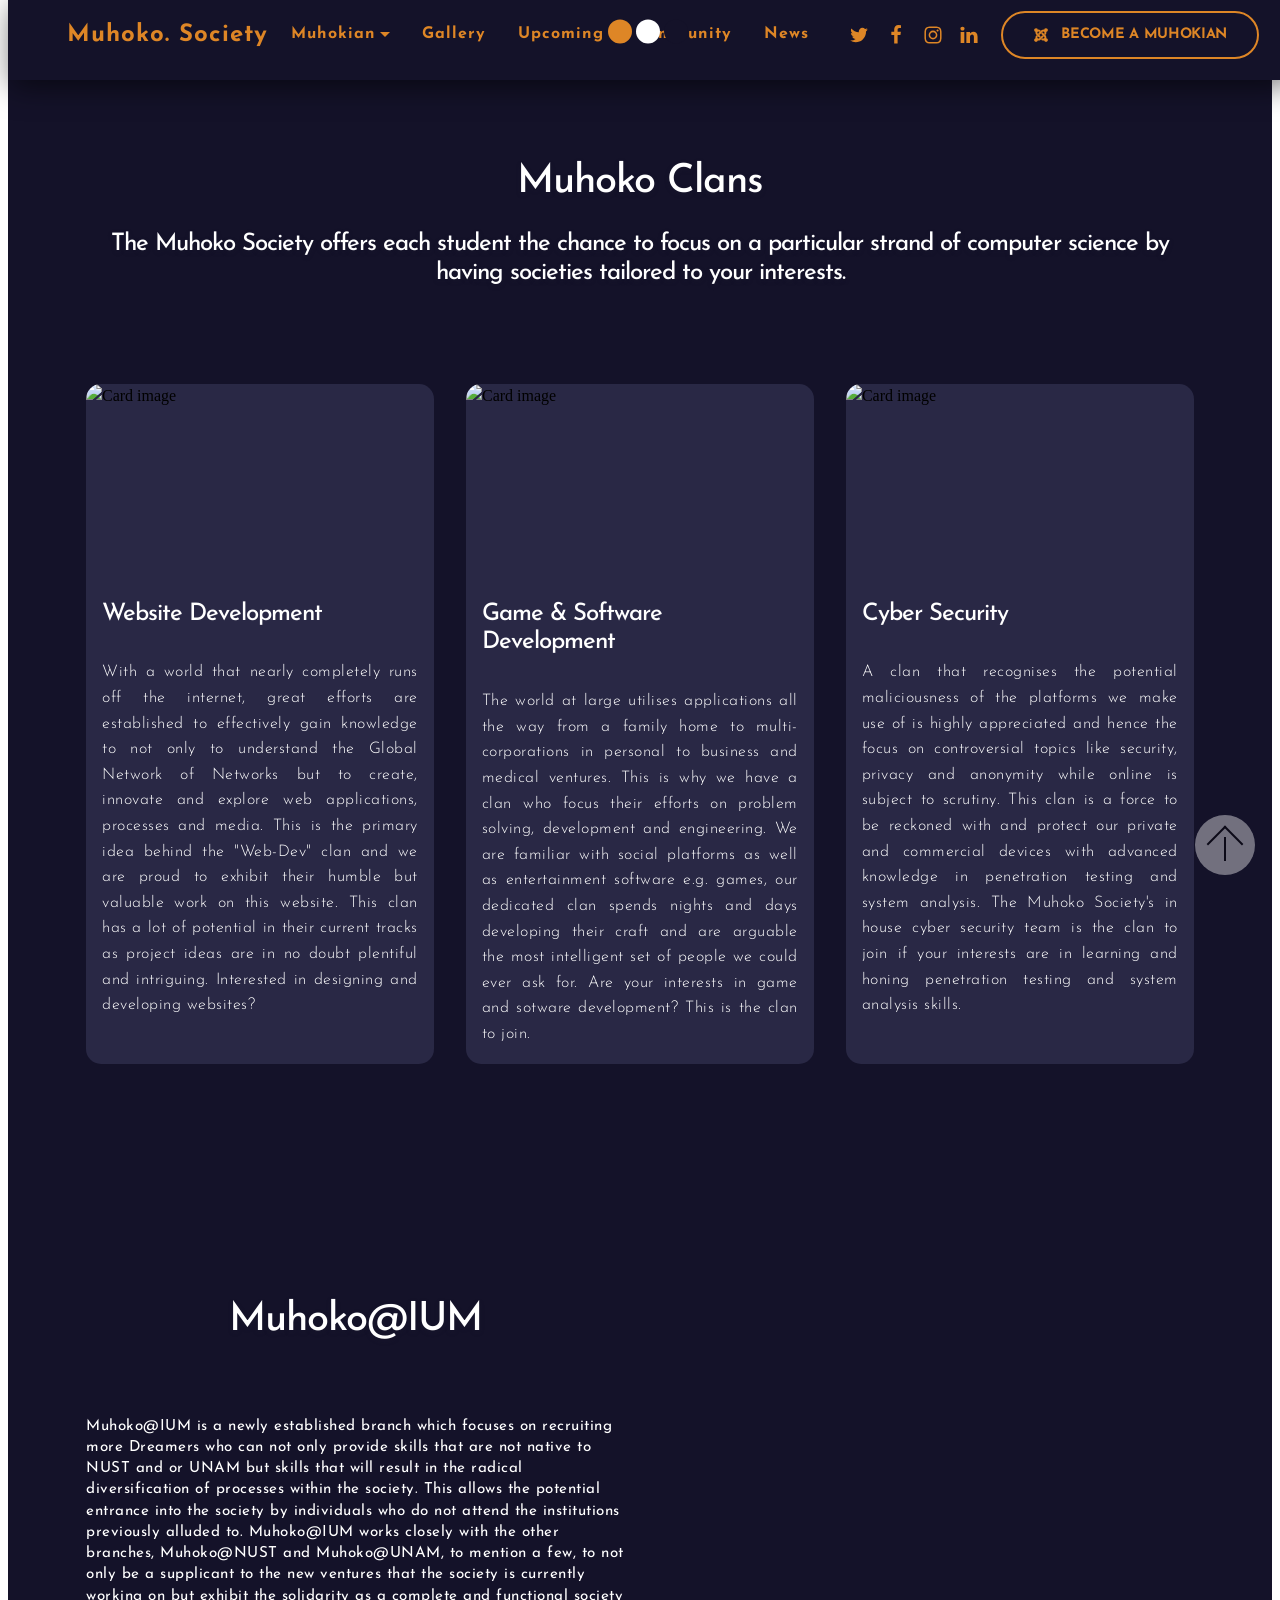
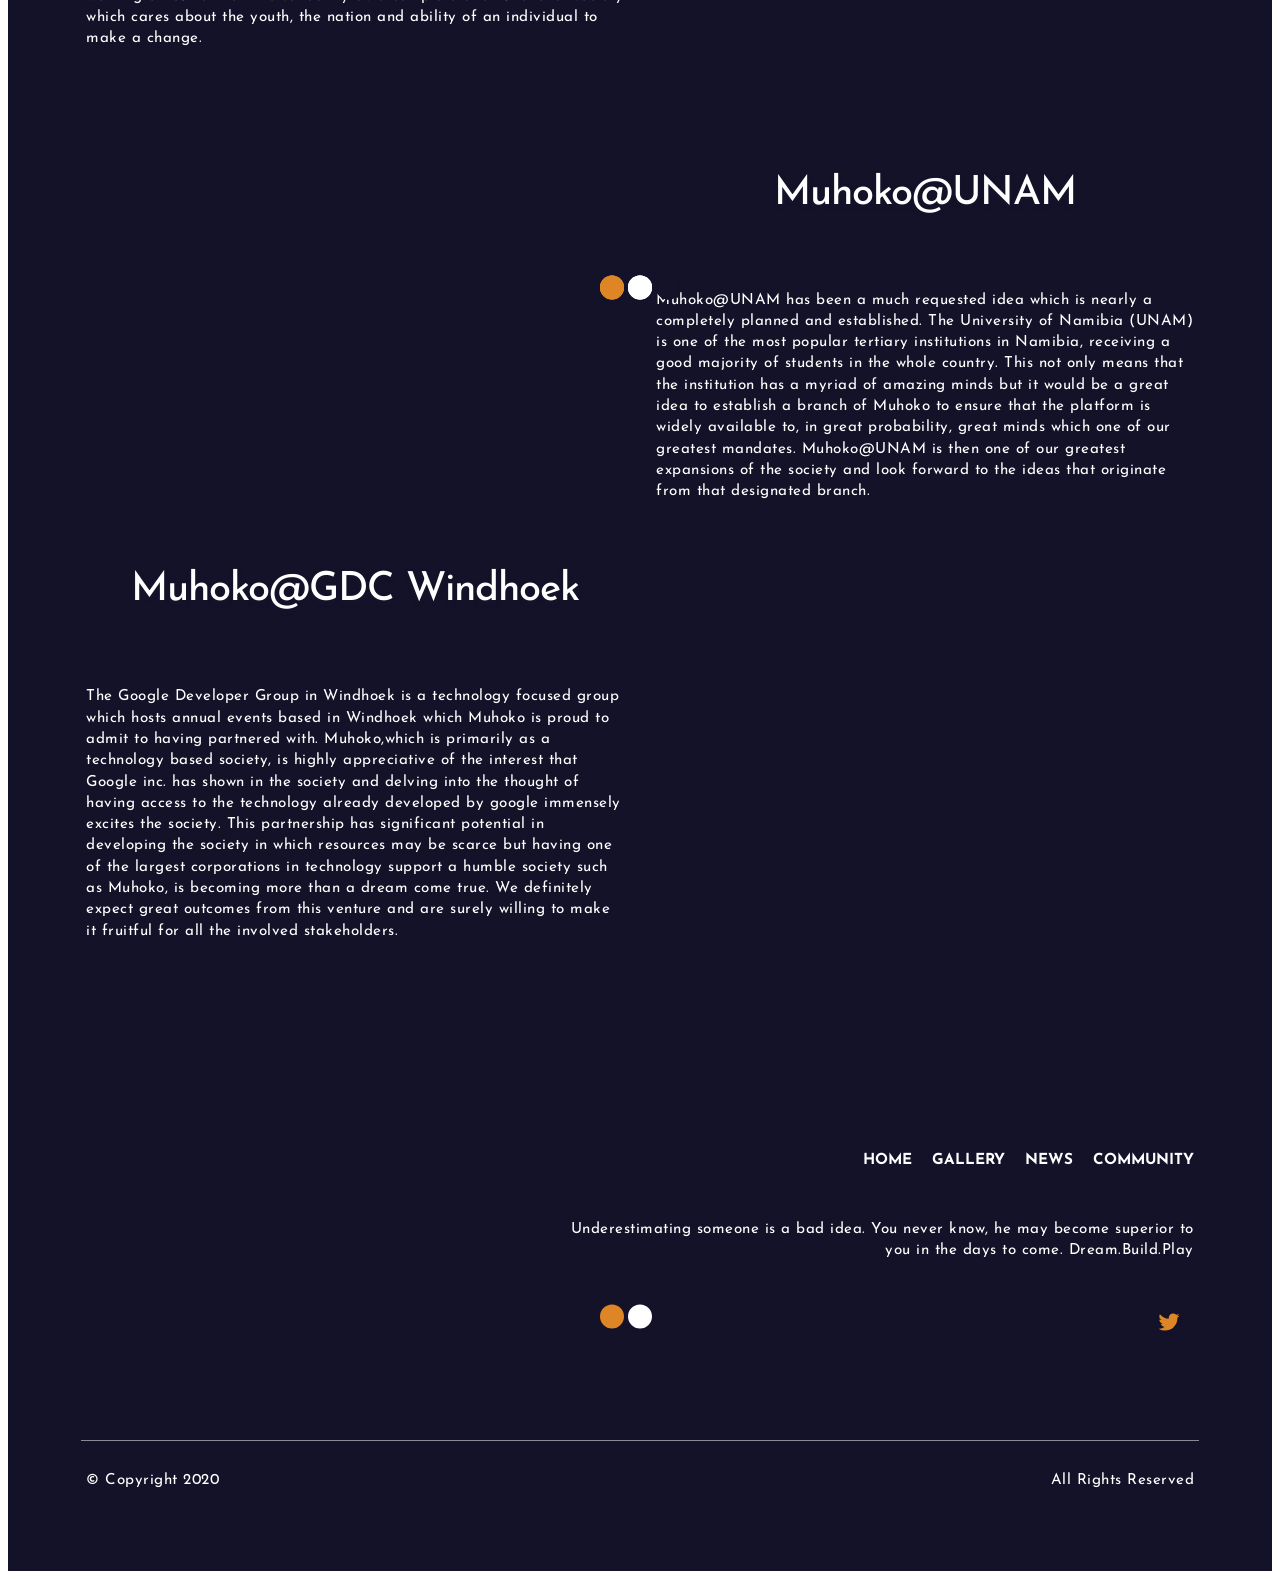
==== commit 7073081e: "Updated Community Page" ====
--- a/community.html
+++ b/community.html
@@ -1,3074 +1,84 @@
 <!DOCTYPE html>
-<html amp>
-
+<html amp >
 <head>
-
-    <meta charset="UTF-8">
-    <meta http-equiv="X-UA-Compatible" content="IE=edge">
-
-    <meta name="viewport" content="width=device-width, initial-scale=1, minimum-scale=1">
-    <link rel="shortcut icon" href="assets/images/society-128x128.png" type="image/x-icon">
-    <meta name="description" content="">
-
-    <title>Community</title>
-
-    <link rel="canonical" href="community.html.html">
-    <style amp-boilerplate>
-        body {
-            -webkit-animation: -amp-start 8s steps(1, end) 0s 1 normal both;
-            -moz-animation: -amp-start 8s steps(1, end) 0s 1 normal both;
-            -ms-animation: -amp-start 8s steps(1, end) 0s 1 normal both;
-            animation: -amp-start 8s steps(1, end) 0s 1 normal both
-        }
-        
-        @-webkit-keyframes -amp-start {
-            from {
-                visibility: hidden
-            }
-            to {
-                visibility: visible
-            }
-        }
-        
-        @-moz-keyframes -amp-start {
-            from {
-                visibility: hidden
-            }
-            to {
-                visibility: visible
-            }
-        }
-        
-        @-ms-keyframes -amp-start {
-            from {
-                visibility: hidden
-            }
-            to {
-                visibility: visible
-            }
-        }
-        
-        @-o-keyframes -amp-start {
-            from {
-                visibility: hidden
-            }
-            to {
-                visibility: visible
-            }
-        }
-        
-        @keyframes -amp-start {
-            from {
-                visibility: hidden
-            }
-            to {
-                visibility: visible
-            }
-        }
-    </style>
-    <noscript><style amp-boilerplate>body{-webkit-animation:none;-moz-animation:none;-ms-animation:none;animation:none}</style></noscript>
-    <link href="https://fonts.googleapis.com/css?family=Josefin+Sans:100,100i,300,300i,400,400i,600,600i,700,700i&display=swap" rel="stylesheet">
-
-    <style amp-custom>
-        div,
-        span,
-        h1,
-        h2,
-        h3,
-        h4,
-        h5,
-        h6,
-        p,
-        blockquote,
-        a,
-        ol,
-        ul,
-        li,
-        figcaption,
-        textarea,
-        input {
-            font: inherit;
-        }
-        
-        * {
-            box-sizing: border-box;
-            outline: none;
-        }
-        
-        *:focus {
-            outline: none;
-        }
-        
-        body {
-            position: relative;
-            font-style: normal;
-            line-height: 1.5;
-            color: #000000;
-        }
-        
-        section {
-            background-color: #ffffff;
-            background-position: 50% 50%;
-            background-repeat: no-repeat;
-            background-size: cover;
-            overflow: hidden;
-            padding: 30px 0;
-        }
-        
-        section,
-        .container,
-        .container-fluid {
-            position: relative;
-            word-wrap: break-word;
-        }
-        
-        h1,
-        h2,
-        h3,
-        h4,
-        h5,
-        h6 {
-            margin: 0;
-            padding: 0;
-        }
-        
-        p,
-        li,
-        blockquote {
-            letter-spacing: 0.5px;
-            line-height: 1.7;
-        }
-        
-        ul,
-        ol,
-        blockquote,
-        p {
-            margin-bottom: 0;
-            margin-top: 0;
-        }
-        
-        a {
-            cursor: pointer;
-        }
-        
-        a,
-        a:hover {
-            text-decoration: none;
-        }
-        
-        a.mbr-iconfont:hover {
-            text-decoration: none;
-        }
-        
-        h1,
-        h2,
-        h3,
-        h4,
-        h5,
-        h6,
-        .display-1,
-        .display-2,
-        .display-4,
-        .display-5,
-        .display-7 {
-            word-break: break-word;
-            word-wrap: break-word;
-        }
-        
-        b,
-        strong {
-            font-weight: bold;
-        }
-        
-        blockquote {
-            padding: 10px 0 10px 20px;
-            position: relative;
-            border-left: 3px solid;
-        }
-        
-        input:-webkit-autofill,
-        input:-webkit-autofill:hover,
-        input:-webkit-autofill:focus,
-        input:-webkit-autofill:active {
-            transition-delay: 9999s;
-            transition-property: background-color, color;
-        }
-        
-        html,
-        body {
-            height: auto;
-            min-height: 100vh;
-        }
-        
-        .mbr-section-title {
-            margin: 0;
-            padding: 0;
-            font-style: normal;
-            line-height: 1.2;
-            width: 100%;
-        }
-        
-        .mbr-section-subtitle {
-            line-height: 1.3;
-            width: 100%;
-        }
-        
-        .mbr-text {
-            font-style: normal;
-            line-height: 1.6;
-            width: 100%;
-        }
-        
-        .mbr-figure {
-            align-self: center;
-        }
-        
-        .btn {
-            text-align: center;
-            position: relative;
-            margin: .4rem .8rem;
-            font-weight: 700;
-            border-width: 2px;
-            border-style: solid;
-            font-style: normal;
-            white-space: normal;
-            transition: all .2s ease-in-out, box-shadow 2s ease-in-out;
-            display: inline-flex;
-            align-items: center;
-            justify-content: center;
-            word-break: break-word;
-            line-height: 1.5;
-            letter-spacing: 1px;
-        }
-        
-        .btn-form {
-            padding: 1rem 2rem;
-        }
-        
-        .btn-form:hover {
-            cursor: pointer;
-        }
-        
-        .note-popover .btn:after {
-            display: none;
-        }
-        
-        .card-title {
-            margin: 0;
-        }
-        
-        .card-img {
-            border-radius: 0;
-            width: auto;
-            flex-shrink: 0;
-        }
-        
-        .card-img img {
-            width: 100%;
-        }
-        
-        .card {
-            position: relative;
-            background-color: transparent;
-            border: none;
-            border-radius: 0;
-            width: 100%;
-            padding-left: 1rem;
-            padding-right: 1rem;
-        }
-        
-        @media (max-width: 767px) {
-            .card:not(.last-child) {
-                padding-bottom: 2rem;
-            }
-        }
-        
-        .card .card-wrapper {
-            height: 100%;
-        }
-        
-        @media (max-width: 767px) {
-            .card .card-wrapper {
-                flex-direction: column;
-            }
-        }
-        
-        .card img {
-            height: 100%;
-            object-fit: cover;
-            object-position: center;
-        }
-        
-        @media (min-width: 992px) {
-            .lg-pb {
-                padding-bottom: 3rem;
-            }
-        }
-        
-        @media (max-width: 991px) {
-            .md-pb {
-                padding-bottom: 2rem;
-            }
-        }
-        
-        .card-inner,
-        .items-list {
-            display: flex;
-            flex-direction: column;
-        }
-        
-        .items-list {
-            list-style-type: none;
-            padding: 0;
-        }
-        
-        .items-list .list-item {
-            padding: 1rem 2rem;
-        }
-        
-        .card-head {
-            padding: 1.5rem 2rem;
-        }
-        
-        .card-price-wrap {
-            padding: 1rem 2rem;
-            display: flex;
-            flex-direction: column;
-        }
-        
-        .card-button {
-            padding: 1rem;
-            margin: 0;
-        }
-        
-        .gallery-img-wrap {
-            position: relative;
-            height: 100%;
-        }
-        
-        .gallery-img-wrap:hover {
-            cursor: pointer;
-        }
-        
-        .gallery-img-wrap:hover .icon-wrap,
-        .gallery-img-wrap:hover .caption-on-hover {
-            opacity: 1;
-        }
-        
-        .gallery-img-wrap:hover:after {
-            opacity: .5;
-        }
-        
-        .gallery-img-wrap amp-img {
-            height: 100%;
-        }
-        
-        .gallery-img-wrap:after {
-            content: "";
-            position: absolute;
-            top: 0;
-            bottom: 0;
-            left: 0;
-            right: 0;
-            background: #000;
-            opacity: 0;
-            transition: opacity .3s;
-            pointer-events: none;
-        }
-        
-        .gallery-img-wrap .icon-wrap,
-        .gallery-img-wrap .img-caption {
-            position: absolute;
-            z-index: 3;
-            pointer-events: none;
-        }
-        
-        .gallery-img-wrap .icon-wrap,
-        .gallery-img-wrap .caption-on-hover {
-            opacity: 0;
-            transition: opacity .3s;
-        }
-        
-        .gallery-img-wrap .icon-wrap {
-            left: 50%;
-            top: 50%;
-            transform: translate(-50%, -50%);
-            background-color: #fff;
-            padding: .5rem;
-            border-radius: 50%;
-        }
-        
-        .gallery-img-wrap .img-caption {
-            left: 0;
-            right: 0;
-        }
-        
-        .gallery-img-wrap .img-caption.caption-top {
-            top: 0;
-        }
-        
-        .gallery-img-wrap .img-caption.caption-bottom {
-            bottom: 0;
-        }
-        
-        .gallery-img-wrap .img-caption:after {
-            content: "";
-            position: absolute;
-            top: 0;
-            left: 0;
-            right: 0;
-            height: 100%;
-            transition: opacity .3s;
-            z-index: -1;
-            pointer-events: none;
-        }
-        
-        @media (max-width: 767px) {
-            .gallery-img-wrap:after,
-            .gallery-img-wrap:hover:after,
-            .gallery-img-wrap .icon-wrap {
-                display: none;
-            }
-            .gallery-img-wrap .caption-on-hover {
-                opacity: 1;
-            }
-        }
-        
-        .is-builder .gallery-img-wrap .icon-wrap {
-            pointer-events: all;
-        }
-        
-        .is-builder .gallery-img-wrap .img-caption>* {
-            pointer-events: all;
-        }
-        
-        .icons-list a {
-            margin-right: 1rem;
-        }
-        
-        .icons-list a:last-child {
-            margin-right: 0;
-        }
-        
-        .counter-container {
-            position: relative;
-        }
-        
-        .counter-container ol li {
-            margin-bottom: 2rem;
-        }
-        
-        .counter-container.stylizedCounters ol {
-            counter-reset: section;
-        }
-        
-        .counter-container.stylizedCounters ol li {
-            z-index: 3;
-            list-style: none;
-        }
-        
-        .counter-container.stylizedCounters ol li:before {
-            z-index: 2;
-            position: absolute;
-            left: 0px;
-            counter-increment: section;
-            content: counters(section, ".") " ";
-            text-align: center;
-            margin: 0 10px;
-            line-height: 37px;
-            width: 40px;
-            height: 40px;
-            transition: all .2s;
-            color: #232323;
-            font-size: 25px;
-            border-radius: 50%;
-            font-weight: bold;
-        }
-        
-        .timeline-wrap {
-            position: relative;
-        }
-        
-        .timeline-wrap .iconBackground {
-            position: absolute;
-            left: 50%;
-            width: 20px;
-            height: 20px;
-            line-height: 30px;
-            text-align: center;
-            border-radius: 50%;
-            font-size: 30px;
-            display: inline-block;
-            background-color: #232323;
-            top: 20px;
-            margin-left: -10px;
-        }
-        
-        @media (max-width: 768px) {
-            .timeline-wrap .iconBackground {
-                left: 0;
-            }
-        }
-        
-        .separline {
-            position: relative;
-        }
-        
-        @media (max-width: 768px) {
-            .separline:not(.last-child) {
-                padding-bottom: 2rem;
-            }
-        }
-        
-        .separline:before {
-            position: absolute;
-            content: "";
-            width: 2px;
-            background-color: #232323;
-            left: calc(50% - 1px);
-            height: calc(100% - 20px);
-            top: 40px;
-        }
-        
-        @media (max-width: 768px) {
-            .separline:before {
-                left: 0;
-            }
-        }
-        
-        amp-image-lightbox a.control {
-            position: absolute;
-            width: 32px;
-            height: 32px;
-            right: 48px;
-            top: 32px;
-            z-index: 1000;
-        }
-        
-        amp-image-lightbox a.control .close {
-            position: relative;
-        }
-        
-        amp-image-lightbox a.control .close:before,
-        amp-image-lightbox a.control .close:after {
-            position: absolute;
-            left: 15px;
-            content: ' ';
-            height: 33px;
-            width: 2px;
-            background-color: #fff;
-        }
-        
-        amp-image-lightbox a.control .close:before {
-            transform: rotate(45deg);
-        }
-        
-        amp-image-lightbox a.control .close:after {
-            transform: rotate(-45deg);
-        }
-        
-        .hidden {
-            visibility: hidden;
-        }
-        
-        .super-hide {
-            display: none;
-        }
-        
-        .inactive {
-            -webkit-user-select: none;
-            -moz-user-select: none;
-            -ms-user-select: none;
-            user-select: none;
-            pointer-events: none;
-            -webkit-user-drag: none;
-            user-drag: none;
-        }
-        
-        .popover-content ul.show {
-            min-height: 155px;
-        }
-        
-        .mbr-white {
-            color: #ffffff;
-        }
-        
-        .mbr-black {
-            color: #000000;
-        }
-        
-        .mbr-custom {
-            color: #1bc2ca;
-        }
-        
-        .align-left {
-            text-align: left;
-        }
-        
-        .align-left .list-item {
-            justify-content: flex-start;
-        }
-        
-        .align-center {
-            text-align: center;
-        }
-        
-        .align-center .list-item {
-            justify-content: center;
-        }
-        
-        .align-right {
-            text-align: right;
-        }
-        
-        .align-right .list-item {
-            justify-content: flex-end;
-        }
-        
-        @media (max-width: 767px) {
-            .align-left,
-            .align-center,
-            .align-right {
-                text-align: center;
-            }
-            .align-left .list-item,
-            .align-center .list-item,
-            .align-right .list-item {
-                justify-content: center;
-            }
-        }
-        
-        .mbr-light {
-            font-weight: 300;
-        }
-        
-        .mbr-regular {
-            font-weight: 400;
-        }
-        
-        .mbr-semibold {
-            font-weight: 500;
-        }
-        
-        .mbr-bold {
-            font-weight: 700;
-        }
-        
-        .mbr-section-btn {
-            margin-left: -.8rem;
-            margin-right: -.8rem;
-            font-size: 0;
-        }
-        
-        nav .mbr-section-btn {
-            margin-left: 0rem;
-            margin-right: 0rem;
-        }
-        
-        .btn .mbr-iconfont,
-        .btn.btn-sm .mbr-iconfont {
-            cursor: pointer;
-            margin-right: 0.5rem;
-        }
-        
-        .btn.btn-md .mbr-iconfont,
-        .btn.btn-md .mbr-iconfont {
-            margin-right: 0.8rem;
-        }
-        
-        [type="submit"] {
-            -webkit-appearance: none;
-        }
-        
-        .mbr-fullscreen .mbr-overlay {
-            min-height: 100vh;
-        }
-        
-        .mbr-fullscreen {
-            display: flex;
-            display: -webkit-flex;
-            display: -moz-flex;
-            display: -ms-flex;
-            display: -o-flex;
-            align-items: center;
-            -webkit-align-items: center;
-            min-height: 100vh;
-            padding-top: 3rem;
-            padding-bottom: 3rem;
-        }
-        
-        .mbr-overlay {
-            bottom: 0;
-            left: 0;
-            position: absolute;
-            right: 0;
-            top: 0;
-            z-index: 0;
-        }
-        
-        .mbr-parallax-bg {
-            bottom: 0;
-            left: 0;
-            opacity: .5;
-            position: absolute;
-            right: 0;
-            top: 0;
-            z-index: 0;
-            background-position: 50% 50%;
-            background-repeat: no-repeat;
-            background-size: cover;
-        }
-        
-        section.menu {
-            min-height: 70px;
-        }
-        
-        .menu-container {
-            display: flex;
-            justify-content: space-between;
-            align-items: center;
-            min-height: 70px;
-        }
-        
-        @media (max-width: 991px) {
-            .menu-container {
-                max-width: 100%;
-                padding: 0 2rem;
-            }
-        }
-        
-        @media (max-width: 767px) {
-            .menu-container {
-                padding: 0 1rem;
-            }
-        }
-        
-        .navbar {
-            z-index: 100;
-            width: 100%;
-        }
-        
-        .navbar-fixed-top {
-            position: fixed;
-            top: 0;
-        }
-        
-        .navbar-brand {
-            display: flex;
-            align-items: center;
-            word-break: break-word;
-            z-index: 1;
-        }
-        
-        .navbar-logo {
-            margin-right: .8rem;
-        }
-        
-        @media (max-width: 767px) {
-            .navbar-logo amp-img {
-                max-height: 55px;
-                max-width: 55px;
-            }
-        }
-        
-        .navbar-caption-wrap {
-            display: flex;
-        }
-        
-        .navbar .navbar-collapse {
-            display: flex;
-            flex-basis: auto;
-            align-items: center;
-            justify-content: flex-end;
-        }
-        
-        @media (max-width: 991px) {
-            .navbar .navbar-collapse {
-                display: none;
-                position: absolute;
-                top: 0;
-                right: 0;
-                min-height: 100vh;
-                padding: 70px 2rem 1rem;
-                z-index: 1;
-            }
-        }
-        
-        @media (max-width: 991px) {
-            .navbar.opened .navbar-collapse.show,
-            .navbar.opened .navbar-collapse.collapsing {
-                display: block;
-            }
-            .is-builder .navbar-collapse {
-                position: fixed;
-            }
-        }
-        
-        .navbar-nav {
-            list-style-type: none;
-            display: flex;
-            flex-wrap: wrap;
-            padding-left: 0;
-            min-width: 10rem;
-        }
-        
-        @media (max-width: 991px) {
-            .navbar-nav {
-                flex-direction: column;
-            }
-        }
-        
-        .navbar-nav .mbr-iconfont {
-            margin-right: .2rem;
-        }
-        
-        .nav-item {
-            word-break: break-all;
-        }
-        
-        .nav-link {
-            display: flex;
-            align-items: center;
-            justify-content: center;
-        }
-        
-        .nav-link,
-        .navbar-caption {
-            transition: all 0.2s;
-            letter-spacing: 1px;
-        }
-        
-        .nav-dropdown .dropdown-menu {
-            min-width: 10rem;
-            padding-bottom: 1.25rem;
-            padding-top: 1.25rem;
-            position: absolute;
-            left: 0;
-        }
-        
-        .nav-dropdown .dropdown-menu .dropdown-item {
-            line-height: 2;
-            display: flex;
-            justify-content: center;
-            align-items: center;
-            padding: .25rem 1.5rem;
-            white-space: nowrap;
-        }
-        
-        .nav-dropdown .dropdown-menu .dropdown {
-            position: relative;
-        }
-        
-        .dropdown-menu .dropdown:hover>.dropdown-menu {
-            opacity: 1;
-            pointer-events: all;
-        }
-        
-        .nav-dropdown .dropdown-submenu {
-            top: 0;
-            left: 100%;
-            margin: 0;
-        }
-        
-        .nav-item.dropdown {
-            position: relative;
-        }
-        
-        .nav-item.dropdown .dropdown-menu {
-            opacity: 0;
-            pointer-events: none;
-        }
-        
-        .nav-item.dropdown:hover>.dropdown-menu {
-            opacity: 1;
-            pointer-events: all;
-        }
-        
-        .link.dropdown-toggle:after {
-            content: '';
-            margin-left: .25rem;
-            border-top: 0.35em solid;
-            border-right: 0.35em solid transparent;
-            border-left: 0.35em solid transparent;
-            border-bottom: 0;
-        }
-        
-        .navbar .dropdown.open>.dropdown-menu {
-            display: block;
-        }
-        
-        @media (max-width: 991px) {
-            .is-builder .nav-dropdown .dropdown-menu {
-                position: relative;
-            }
-            .nav-dropdown .dropdown-submenu {
-                left: 0;
-            }
-            .dropdown-item {
-                padding: .25rem 1.5rem;
-                margin: 0;
-                justify-content: center;
-            }
-            .dropdown-item:after {
-                right: auto;
-            }
-            .navbar.opened .dropdown-menu {
-                top: 0;
-            }
-            .dropdown-toggle[data-toggle="dropdown-submenu"]:after {
-                content: '';
-                margin-left: .25rem;
-                border-top: .35em solid;
-                border-right: .35em solid transparent;
-                border-left: .35em solid transparent;
-                border-bottom: 0;
-                top: 55%;
-            }
-        }
-        
-        .navbar-buttons {
-            display: flex;
-            flex-wrap: wrap;
-            align-items: center;
-            justify-content: center;
-        }
-        
-        @media (max-width: 991px) {
-            .navbar-buttons {
-                flex-direction: column;
-            }
-        }
-        
-        .menu-social-list {
-            display: flex;
-            align-items: center;
-            justify-content: center;
-            flex-wrap: wrap;
-        }
-        
-        .menu-social-list a {
-            margin: 0 .5rem;
-        }
-        
-        button.navbar-toggler {
-            position: absolute;
-            right: 20px;
-            top: 25px;
-            width: 31px;
-            height: 20px;
-            cursor: pointer;
-            transition: all .2s;
-            align-self: center;
-        }
-        
-        .hamburger span {
-            position: absolute;
-            right: 0;
-            width: 30px;
-            height: 2px;
-            border-right: 5px;
-            
-        }
-        
-        .hamburger span:nth-child(1) {
-            top: 0;
-            transition: all .2s;
-        }
-        
-        .hamburger span:nth-child(2) {
-            top: 8px;
-            transition: all .15s;
-        }
-        
-        .hamburger span:nth-child(3) {
-            top: 8px;
-            transition: all .15s;
-        }
-        
-        .hamburger span:nth-child(4) {
-            top: 16px;
-            transition: all .2s;
-            
-        }
-        
-        nav.opened .navbar-toggler:not(.hide) .hamburger span:nth-child(1) {
-            top: 8px;
-            width: 0;
-            opacity: 0;
-            right: 50%;
-            transition: all .2s;
-           
-        }
-        
-        nav.opened .navbar-toggler:not(.hide) .hamburger span:nth-child(2) {
-            -webkit-transform: rotate(45deg);
-            transform: rotate(45deg);
-            transition: all .25s;
-        }
-        
-        nav.opened .navbar-toggler:not(.hide) .hamburger span:nth-child(3) {
-            -webkit-transform: rotate(-45deg);
-            transform: rotate(-45deg);
-            transition: all .25s;
-        }
-        
-        nav.opened .navbar-toggler:not(.hide) .hamburger span:nth-child(4) {
-            top: 8px;
-            width: 0;
-            opacity: 0;
-            right: 50%;
-            transition: all .2s;
-            
-        }
-        
-        .ampstart-btn.hamburger {
-            position: absolute;
-            top: 25px;
-            right: 15px;
-            margin-left: auto;
-            width: 30px;
-            height: 20px;
-            background: none;
-            flood-color: #de8626;
-            border: none;
-            cursor: pointer;
-            z-index: 1000;
-            background-color: #de8626;
-            border: 1px solid black;
-            
-        }
-        
-        @media (min-width: 992px) {
-            .ampstart-btn,
-            amp-sidebar {
-                display: none;
-            }
-            .dropdown-menu .dropdown-toggle:after {
-                content: '';
-                border-bottom: 0.35em solid transparent;
-                border-left: 0.35em solid;
-                border-right: 0;
-                border-top: 0.35em solid transparent;
-                margin-left: 0.3rem;
-                margin-top: -0.3077em;
-                position: absolute;
-                right: 1.1538em;
-                top: 50%;
-                
-                
-            }
-        }
-        
-        .close-sidebar {
-            width: 30px;
-            height: 30px;
-            position: relative;
-            cursor: pointer;
-            background-color: transparent;
-            border: none;
-            background-color: #de8626;
-            
-        }
-        
-        .close-sidebar span {
-            position: absolute;
-            left: 0;
-            width: 30px;
-            height: 2px;
-            border-right: 5px;
-        }
-        
-        .close-sidebar span:nth-child(1) {
-            transform: rotate(45deg);
-        }
-        
-        .close-sidebar span:nth-child(2) {
-            transform: rotate(-45deg);
-        }
-        
-        .builder-sidebar {
-            position: relative;
-            min-height: 100vh;
-            z-index: 1030;
-            padding: 1rem 2rem;
-            max-width: 20rem;
-        }
-        
-        .builder-sidebar .dropdown:hover>.dropdown-menu {
-            position: relative;
-            text-align: center;
-        }
-        
-        section.sidebar-open:before {
-            content: '';
-            position: fixed;
-            top: 0;
-            bottom: 0;
-            right: 0;
-            left: 0;
-            background-color: rgba(0, 0, 0, 0.2);
-            z-index: 1040;
-        }
-        
-        .map-placeholder {
-            display: none;
-        }
-        
-        .map-placeholder h4 {
-            padding-top: 5rem;
-            color: #767676;
-            text-align: center;
-        }
-        
-        .google-map {
-            position: relative;
-            width: 100%;
-        }
-        
-        @media (max-width: 992px) {
-            .google-map {
-                padding: 0;
-                margin: 0;
-            }
-        }
-        
-        .google-map [data-state-details] {
-            color: #6b6763;
-            font-family: Montserrat;
-            height: 1.5em;
-            margin-top: -0.75em;
-            padding-left: 1.25rem;
-            padding-right: 1.25rem;
-            position: absolute;
-            text-align: center;
-            top: 50%;
-            width: 100%;
-        }
-        
-        .google-map[data-state] {
-            background: #e9e5dc;
-        }
-        
-        .google-map[data-state="loading"] [data-state-details] {
-            display: none;
-        }
-        
-        div[submit-success] {
-            padding: 1rem;
-            margin-bottom: 1rem;
-        }
-        
-        div[submit-error] {
-            padding: 1rem;
-            margin-bottom: 1rem;
-        }
-        
-        textarea[type="hidden"] {
-            display: none;
-        }
-        
-        amp-img {
-            width: 100%;
-        }
-        
-        amp-img img {
-            max-height: 100%;
-            max-width: 100%;
-        }
-        
-        img.mbr-temp {
-            width: 100%;
-        }
-        
-        .rounded {
-            border-radius: 50%;
-        }
-        
-        .is-builder .nodisplay+img[async],
-        .is-builder .nodisplay+img[decoding="async"],
-        .is-builder amp-img>a+img[async],
-        .is-builder amp-img>a+img[decoding="async"] {
-            display: none;
-        }
-        
-        html:not(.is-builder) amp-img>a {
-            position: absolute;
-            top: 0;
-            bottom: 0;
-            left: 0;
-            right: 0;
-            z-index: 1;
-        }
-        
-        .is-builder .temp-amp-sizer {
-            position: absolute;
-        }
-        
-        .is-builder amp-youtube .temp-amp-sizer,
-        .is-builder amp-vimeo .temp-amp-sizer {
-            position: static;
-        }
-        
-        .is-builder section.horizontal-menu .ampstart-btn {
-            display: none;
-        }
-        
-        .is-builder section.horizontal-menu .dropdown-menu {
-            z-index: auto;
-            opacity: 1;
-            pointer-events: auto;
-        }
-        
-        .is-builder section.horizontal-menu .nav-dropdown .link.dropdown-toggle[aria-expanded="true"] {
-            margin-right: 0;
-            padding: 0.667em 1em;
-        }
-        
-        .mobirise-spinner {
-            position: absolute;
-            top: 50%;
-            left: 40%;
-            margin-left: 10%;
-            -webkit-transform: translate3d(-50%, -50%, 0);
-            z-index: 4;
-        }
-        
-        .mobirise-spinner em {
-            width: 24px;
-            height: 24px;
-            background: #3ac;
-            border-radius: 100%;
-            display: inline-block;
-            -webkit-animation: slide 1s infinite;
-        }
-        
-        .mobirise-spinner em:nth-child(1) {
-            -webkit-animation-delay: 0.1s;
-        }
-        
-        .mobirise-spinner em:nth-child(2) {
-            -webkit-animation-delay: 0.2s;
-        }
-        
-        .mobirise-spinner em:nth-child(3) {
-            -webkit-animation-delay: 0.3s;
-        }
-        
-        @-moz-keyframes slide {
-            0% {
-                -webkit-transform: scale(1);
-            }
-            50% {
-                opacity: 0.3;
-                -webkit-transform: scale(2);
-            }
-            100% {
-                -webkit-transform: scale(1);
-            }
-        }
-        
-        @-webkit-keyframes slide {
-            0% {
-                -webkit-transform: scale(1);
-            }
-            50% {
-                opacity: 0.3;
-                -webkit-transform: scale(2);
-            }
-            100% {
-                -webkit-transform: scale(1);
-            }
-        }
-        
-        @-o-keyframes slide {
-            0% {
-                -webkit-transform: scale(1);
-            }
-            50% {
-                opacity: 0.3;
-                -webkit-transform: scale(2);
-            }
-            100% {
-                -webkit-transform: scale(1);
-            }
-        }
-        
-        @keyframes slide {
-            0% {
-                -webkit-transform: scale(1);
-            }
-            50% {
-                opacity: 0.3;
-                -webkit-transform: scale(2);
-            }
-            100% {
-                -webkit-transform: scale(1);
-            }
-        }
-        
-        .mobirise-loader .amp-active>div {
-            display: none;
-        }
-        
-        .container {
-            padding-right: 1rem;
-            padding-left: 1rem;
-            width: 100%;
-            margin-right: auto;
-            margin-left: auto;
-        }
-        
-        @media (max-width: 767px) {
-            .container {
-                max-width: 540px;
-            }
-        }
-        
-        @media (min-width: 768px) {
-            .container {
-                max-width: 720px;
-            }
-        }
-        
-        @media (min-width: 992px) {
-            .container {
-                max-width: 960px;
-            }
-        }
-        
-        @media (min-width: 1200px) {
-            .container {
-                max-width: 1140px;
-            }
-        }
-        
-        .container-fluid {
-            width: 100%;
-            margin-right: auto;
-            margin-left: auto;
-            padding-left: 1rem;
-            padding-right: 1rem;
-        }
-        
-        .media-container-row {
-            display: flex;
-            flex-wrap: wrap;
-        }
-        
-        @media (min-width: 992px) {
-            .media-container-row {
-                flex-wrap: nowrap;
-            }
-        }
-        
-        .mbr-flex {
-            display: flex;
-        }
-        
-        .flex-wrap {
-            flex-wrap: wrap;
-        }
-        
-        .mbr-jc-s {
-            justify-content: flex-start;
-        }
-        
-        .mbr-jc-c {
-            justify-content: center;
-        }
-        
-        .mbr-jc-e {
-            justify-content: flex-end;
-        }
-        
-        .mbr-jc-b {
-            justify-content: space-between;
-        }
-        
-        .mbr-jc-a {
-            justify-content: space-around;
-        }
-        
-        .mbr-row {
-            display: -webkit-box;
-            display: -webkit-flex;
-            display: -ms-flexbox;
-            display: flex;
-            -webkit-flex-wrap: wrap;
-            -ms-flex-wrap: wrap;
-            flex-wrap: wrap;
-            margin-right: -1rem;
-            margin-left: -1rem;
-        }
-        
-        .mbr-row-reverse {
-            flex-direction: row-reverse;
-        }
-        
-        .mbr-column {
-            flex-direction: column;
-        }
-        
-        @media (max-width: 767px) {
-            .mbr-col-sm-12 {
-                -ms-flex: 0 0 100%;
-                flex: 0 0 100%;
-                max-width: 100%;
-                padding-right: 1rem;
-                padding-left: 1rem;
-            }
-        }
-        
-        @media (min-width: 768px) {
-            .mbr-col-md-3 {
-                -ms-flex: 0 0 25%;
-                flex: 0 0 25%;
-                max-width: 25%;
-                padding-right: 1rem;
-                padding-left: 1rem;
-            }
-            .mbr-col-md-4 {
-                -ms-flex: 0 0 33.333333%;
-                flex: 0 0 33.333333%;
-                max-width: 33.333333%;
-                padding-right: 1rem;
-                padding-left: 1rem;
-            }
-            .mbr-col-md-5 {
-                -ms-flex: 0 0 41.666667%;
-                flex: 0 0 41.666667%;
-                max-width: 41.666667%;
-                padding-right: 1rem;
-                padding-left: 1rem;
-            }
-            .mbr-col-md-6 {
-                -ms-flex: 0 0 50%;
-                flex: 0 0 50%;
-                max-width: 50%;
-                padding-right: 1rem;
-                padding-left: 1rem;
-            }
-            .mbr-col-md-7 {
-                -ms-flex: 0 0 58.333333%;
-                flex: 0 0 58.333333%;
-                max-width: 58.333333%;
-                padding-right: 1rem;
-                padding-left: 1rem;
-            }
-            .mbr-col-md-8 {
-                -ms-flex: 0 0 66.666667%;
-                flex: 0 0 66.666667%;
-                max-width: 66.666667%;
-                padding-left: 1rem;
-                padding-right: 1rem;
-            }
-            .mbr-col-md-10 {
-                -ms-flex: 0 0 83.333333%;
-                flex: 0 0 83.333333%;
-                max-width: 83.333333%;
-                padding-left: 1rem;
-                padding-right: 1rem;
-            }
-            .mbr-col-md-12 {
-                -ms-flex: 0 0 100%;
-                flex: 0 0 100%;
-                max-width: 100%;
-                padding-right: 1rem;
-                padding-left: 1rem;
-            }
-        }
-        
-        @media (min-width: 992px) {
-            .mbr-col-lg-2 {
-                -ms-flex: 0 0 16.666667%;
-                flex: 0 0 16.666667%;
-                max-width: 16.666667%;
-                padding-right: 1rem;
-                padding-left: 1rem;
-            }
-            .mbr-col-lg-3 {
-                -ms-flex: 0 0 25%;
-                flex: 0 0 25%;
-                max-width: 25%;
-                padding-right: 1rem;
-                padding-left: 1rem;
-            }
-            .mbr-col-lg-4 {
-                -ms-flex: 0 0 33.33%;
-                flex: 0 0 33.33%;
-                max-width: 33.33%;
-                padding-right: 1rem;
-                padding-left: 1rem;
-            }
-            .mbr-col-lg-5 {
-                -ms-flex: 0 0 41.666%;
-                flex: 0 0 41.666%;
-                max-width: 41.666%;
-                padding-right: 1rem;
-                padding-left: 1rem;
-            }
-            .mbr-col-lg-6 {
-                -ms-flex: 0 0 50%;
-                flex: 0 0 50%;
-                max-width: 50%;
-                padding-right: 1rem;
-                padding-left: 1rem;
-            }
-            .mbr-col-lg-7 {
-                -ms-flex: 0 0 58.333333%;
-                flex: 0 0 58.333333%;
-                max-width: 58.333333%;
-                padding-right: 1rem;
-                padding-left: 1rem;
-            }
-            .mbr-col-lg-8 {
-                -ms-flex: 0 0 66.666667%;
-                flex: 0 0 66.666667%;
-                max-width: 66.666667%;
-                padding-left: 1rem;
-                padding-right: 1rem;
-            }
-            .mbr-col-lg-9 {
-                -ms-flex: 0 0 75%;
-                flex: 0 0 75%;
-                max-width: 75%;
-                padding-left: 1rem;
-                padding-right: 1rem;
-            }
-            .mbr-col-lg-10 {
-                -ms-flex: 0 0 83.3333%;
-                flex: 0 0 83.3333%;
-                max-width: 83.3333%;
-                padding-right: 1rem;
-                padding-left: 1rem;
-            }
-            .mbr-col-lg-12 {
-                -ms-flex: 0 0 100%;
-                flex: 0 0 100%;
-                max-width: 100%;
-                padding-right: 1rem;
-                padding-left: 1rem;
-            }
-        }
-        
-        @media (min-width: 1200px) {
-            .mbr-col-xl-7 {
-                -ms-flex: 0 0 58.333333%;
-                flex: 0 0 58.333333%;
-                max-width: 58.333333%;
-                padding-right: 1rem;
-                padding-left: 1rem;
-            }
-            .mbr-col-xl-4 {
-                -ms-flex: 0 0 33.333333%;
-                flex: 0 0 33.333333%;
-                max-width: 33.333333%;
-                padding-right: 1rem;
-                padding-left: 1rem;
-            }
-            .mbr-col-xl-8 {
-                -ms-flex: 0 0 66.666667%;
-                flex: 0 0 66.666667%;
-                max-width: 66.666667%;
-                padding-left: 1rem;
-                padding-right: 1rem;
-            }
-            .mbr-col-xl-5 {
-                -ms-flex: 0 0 41.666667%;
-                flex: 0 0 41.666667%;
-                max-width: 41.666667%;
-            }
-        }
-        
-        .mbr-pt-1 {
-            padding-top: .5rem;
-        }
-        
-        .mbr-pt-2 {
-            padding-top: 1rem;
-        }
-        
-        .mbr-pt-3 {
-            padding-top: 1.5rem;
-        }
-        
-        .mbr-pt-4 {
-            padding-top: 2rem;
-        }
-        
-        .mbr-pt-5 {
-            padding-top: 3rem;
-        }
-        
-        .mbr-pb-1 {
-            padding-bottom: 0.5rem;
-        }
-        
-        .mbr-pb-2 {
-            padding-bottom: 1rem;
-        }
-        
-        .mbr-pb-3 {
-            padding-bottom: 1.5rem;
-        }
-        
-        .mbr-pb-4 {
-            padding-bottom: 2rem;
-        }
-        
-        .mbr-pb-5 {
-            padding-bottom: 3rem;
-        }
-        
-        .mbr-px-1 {
-            padding-left: .5rem;
-            padding-right: .5rem;
-        }
-        
-        .mbr-px-2 {
-            padding-left: 1rem;
-            padding-right: 1rem;
-        }
-        
-        .mbr-px-3 {
-            padding-left: 1.5rem;
-            padding-right: 1.5rem;
-        }
-        
-        .mbr-px-4 {
-            padding-left: 2rem;
-            padding-right: 2rem;
-        }
-        
-        @media (max-width: 991px) {
-            .mbr-px-4 {
-                padding-left: 1rem;
-                padding-right: 1rem;
-            }
-        }
-        
-        .mbr-px-5 {
-            padding-left: 3rem;
-            padding-right: 3rem;
-        }
-        
-        @media (max-width: 991px) {
-            .mbr-px-5 {
-                padding-left: 1rem;
-                padding-right: 1rem;
-            }
-        }
-        
-        .mbr-m-sub-1 {
-            margin-left: -1rem;
-            margin-right: -1rem;
-        }
-        
-        @media (max-width: 768px) {
-            .mbr-m-sub-1 {
-                margin-left: 0;
-                margin-right: 0;
-            }
-        }
-        
-        .mbr-py-1 {
-            padding-top: .5rem;
-            padding-bottom: .5rem;
-        }
-        
-        .mbr-py-2 {
-            padding-top: 1rem;
-            padding-bottom: 1rem;
-        }
-        
-        @media (max-width: 767px) {
-            .mbr-py-2 {
-                padding-top: 0rem;
-                padding-bottom: 0rem;
-            }
-        }
-        
-        .mbr-py-3 {
-            padding-top: 1.5rem;
-            padding-bottom: 1.5rem;
-        }
-        
-        @media (max-width: 991px) {
-            .mbr-py-3 {
-                padding-top: 1rem;
-                padding-bottom: 1rem;
-            }
-        }
-        
-        .mbr-py-4 {
-            padding-top: 2rem;
-            padding-bottom: 2rem;
-        }
-        
-        @media (max-width: 991px) {
-            .mbr-py-4 {
-                padding-top: 1rem;
-                padding-bottom: 1rem;
-            }
-        }
-        
-        .mbr-py-5 {
-            padding-top: 3rem;
-            padding-bottom: 3rem;
-        }
-        
-        @media (max-width: 991px) {
-            .mbr-py-5 {
-                padding-top: 1rem;
-                padding-bottom: 1rem;
-            }
-        }
-        
-        .mbr-p-1 {
-            padding: .5rem;
-        }
-        
-        .mbr-p-2 {
-            padding: 1rem;
-        }
-        
-        .mbr-p-3 {
-            padding: 1.5rem;
-        }
-        
-        @media (max-width: 991px) {
-            .mbr-p-3 {
-                padding: 1rem;
-            }
-        }
-        
-        .mbr-p-4 {
-            padding: 2rem;
-        }
-        
-        @media (max-width: 991px) {
-            .mbr-p-4 {
-                padding: 1rem;
-            }
-        }
-        
-        .mbr-p-5 {
-            padding: 3rem;
-        }
-        
-        @media (max-width: 991px) {
-            .mbr-p-5 {
-                padding: 1rem;
-            }
-        }
-        
-        .mbr-ml-auto {
-            margin-left: auto;
-        }
-        
-        .mbr-mr-auto {
-            margin-right: auto;
-        }
-        
-        .mbr-m-auto {
-            margin: auto;
-        }
-        
-        .form-block {
-            z-index: 1;
-            background-color: transparent;
-            padding: 3rem;
-            position: relative;
-            overflow: visible;
-        }
-        
-        .form-block .mbr-overlay {
-            z-index: -1;
-        }
-        
-        @media (max-width: 992px) {
-            .form-block {
-                padding: 1rem;
-            }
-        }
-        
-        .field-input {
-            border-radius: 0;
-            background-color: #ffffff;
-            margin: 0;
-            transition: 0.4s;
-            width: 100%;
-            border: 1px solid #e0e0e0;
-            padding: 11px 1rem;
-        }
-        
-        form .fieldset {
-            display: flex;
-            justify-content: center;
-            flex-wrap: wrap;
-            align-items: center;
-        }
-        
-        .field {
-            padding: 0.5rem;
-        }
-        
-        textarea {
-            width: 100%;
-            margin-right: 0;
-        }
-        
-        .text-field {
-            flex-basis: 100%;
-            flex-grow: 1rem;
-            flex-shrink: 1;
-            padding: 0.5rem;
-        }
-        
-        amp-img,
-        img {
-            height: 100%;
-            width: 100%;
-        }
-        
-        amp-sidebar {
-            background: transparent;
-        }
-        
-        .is-builder .menu {
-            overflow: visible;
-        }
-        
-        .is-builder .preview button {
-            opacity: 0.5;
-            position: relative;
-        }
-        
-        .is-builder .preview button amp-img {
-            pointer-events: none;
-        }
-        
-        .is-builder .preview button:before {
-            display: block;
-            position: absolute;
-            content: '';
-            background-color: #efefef;
-            left: 0;
-            right: 0;
-            top: 0;
-            bottom: 0;
-            z-index: 2;
-        }
-        
-        .hidden-slide {
-            display: none;
-        }
-        
-        .visible-slide {
-            display: flex;
-        }
-        
-        .amp-carousel-button {
-            outline: none;
-            border-radius: 50%;
-            border: 10px transparent solid;
-            transform: scale(1.5) translateY(-50%);
-            height: 45px;
-            width: 45px;
-            transition: 0.4s;
-            cursor: pointer;
-        }
-        
-        .amp-carousel-button:hover {
-            opacity: 1;
-        }
-        
-        .amp-carousel-button-next {
-            background-position: 75% 50%;
-        }
-        
-        .amp-carousel-button-prev {
-            background-position: 25% 50%;
-        }
-        
-        button.btn-img {
-            cursor: pointer;
-        }
-        
-        .iconfont-wrapper {
-            display: inline-block;
-            width: 1.5rem;
-            height: 1.5rem;
-        }
-        
-        .amp-iconfont {
-            vertical-align: middle;
-            width: 1.5rem;
-            font-size: 1.5rem;
-        }
-        
-        .custom-text,
-        .custom-date {
-            text-transform: uppercase;
-        }
-        
-        .quote-text {
-            font-style: italic;
-        }
-        
-        .mbr-ai-e {
-            align-items: flex-end;
-        }
-        
-        .mbr-form input,
-        .mbr-form textarea {
-            padding: 11px 1rem;
-            border-radius: 10px;
-            background-color: #292845;
-            color: #ffffff;
-            border: 1px solid #292845;
-        }
-        
-        .mbr-form input:hover,
-        .mbr-form textarea:hover {
-            border: 1px solid #0072ce;
-        }
-        
-        #scrollToTopMarker {
-            position: absolute;
-            width: 0;
-            height: 0;
-            top: 300px;
-        }
-        
-        #scrollToTopButton {
-            position: fixed;
-            bottom: 25px;
-            right: 25px;
-            opacity: .4;
-            z-index: 5000;
-            font-size: 32px;
-            height: 60px;
-            width: 60px;
-            border: none;
-            border-radius: 3px;
-            cursor: pointer;
-        }
-        
-        #scrollToTopButton:focus {
-            outline: none;
-        }
-        
-        #scrollToTopButton a:before {
-            content: '';
-            position: absolute;
-            height: 40%;
-            top: 36%;
-            width: 2px;
-            left: calc(50% - 1px);
-        }
-        
-        #scrollToTopButton a:after {
-            content: '';
-            position: absolute;
-            border-top: 2px solid;
-            border-right: 2px solid;
-            width: 40%;
-            height: 40%;
-            left: calc(30% - 1px);
-            bottom: 30%;
-            -webkit-transform: rotate(-45deg);
-            transform: rotate(-45deg);
-        }
-        
-        body {
-            font-family: Didact Gothic;
-        }
-        
-        blockquote {
-            border-color: #de8626;
-        }
-        
-        div[submit-success]>* {
-            background: #141229;
-            color: #ffffff;
-        }
-        
-        div[submit-error]>* {
-            background: #de8626;
-            color: #ffffff;
-        }
-        
-        .display-1 {
-            font-family: 'Josefin Sans', sans-serif;
-            font-size: 6rem;
-            line-height: 1.2;
-        }
-        
-        .display-2 {
-            font-family: 'Josefin Sans', sans-serif;
-            font-size: 2.5rem;
-            line-height: 1.2;
-        }
-        
-        .display-4 {
-            font-family: 'Josefin Sans', sans-serif;
-            font-size: 0.95rem;
-            line-height: 1.4;
-        }
-        
-        .display-5 {
-            font-family: 'Josefin Sans', sans-serif;
-            font-size: 1.5rem;
-            line-height: 1.2;
-        }
-        
-        .display-7 {
-            font-family: 'Josefin Sans', sans-serif;
-            font-size: 1rem;
-            line-height: 1.6;
-        }
-        
-        .form-block input,
-        .form-block textarea {
-            font-family: 'Josefin Sans', sans-serif;
-            font-size: 1rem;
-            line-height: 1.6;
-        }
-        
-        @media (max-width: 768px) {
-            .display-1 {
-                font-size: 4.8rem;
-                font-size: calc( 2.75rem + (6 - 2.75) * ((100vw - 20rem) / (48 - 20)));
-                line-height: calc( 1.4 * (2.75rem + (6 - 2.75) * ((100vw - 20rem) / (48 - 20))));
-            }
-            .display-2 {
-                font-size: 2rem;
-                font-size: calc( 1.525rem + (2.5 - 1.525) * ((100vw - 20rem) / (48 - 20)));
-                line-height: calc( 1.4 * (1.525rem + (2.5 - 1.525) * ((100vw - 20rem) / (48 - 20))));
-            }
-            .display-4 {
-                font-size: 0.76rem;
-                font-size: calc( 0.9824999999999999rem + (0.95 - 0.9824999999999999) * ((100vw - 20rem) / (48 - 20)));
-                line-height: calc( 1.4 * (0.9824999999999999rem + (0.95 - 0.9824999999999999) * ((100vw - 20rem) / (48 - 20))));
-            }
-            .display-5 {
-                font-size: 1.2rem;
-                font-size: calc( 1.175rem + (1.5 - 1.175) * ((100vw - 20rem) / (48 - 20)));
-                line-height: calc( 1.4 * (1.175rem + (1.5 - 1.175) * ((100vw - 20rem) / (48 - 20))));
-            }
-            .display-7 {
-                font-size: 0.8rem;
-                font-size: calc( 1rem + (1 - 1) * ((100vw - 20rem) / (48 - 20)));
-                line-height: calc( 1.4 * (1rem + (1 - 1) * ((100vw - 20rem) / (48 - 20))));
-            }
-        }
-        
-        .display-1 .mbr-iconfont-btn {
-            font-size: 6rem;
-            width: 6rem;
-        }
-        
-        .display-2 .mbr-iconfont-btn {
-            font-size: 2.5rem;
-            width: 2.5rem;
-        }
-        
-        .display-4 .mbr-iconfont-btn {
-            font-size: 0.95rem;
-            width: 0.95rem;
-        }
-        
-        .display-5 .mbr-iconfont-btn {
-            font-size: 1.5rem;
-            width: 1.5rem;
-        }
-        
-        .display-7 .mbr-iconfont-btn {
-            font-size: 1rem;
-            width: 1rem;
-        }
-        
-        .display-1 .mbr-iconfont-btn {
-            font-size: 6rem;
-            width: 6rem;
-        }
-        
-        .display-2 .mbr-iconfont-btn {
-            font-size: 2.5rem;
-            width: 2.5rem;
-        }
-        
-        .display-4 .mbr-iconfont-btn {
-            font-size: 0.95rem;
-            width: 0.95rem;
-        }
-        
-        .display-5 .mbr-iconfont-btn {
-            font-size: 1.5rem;
-            width: 1.5rem;
-        }
-        
-        .display-7 .mbr-iconfont-btn {
-            font-size: 1rem;
-            width: 1rem;
-        }
-        
-        .btn {
-            padding: 20px 55px;
-            border-radius: 0px;
-        }
-        
-        .btn-sm {
-            padding: 10px 30px;
-            border-radius: 0px;
-        }
-        
-        .btn-md {
-            padding: 10px 30px;
-            border-radius: 0px;
-        }
-        
-        .btn-lg {
-            padding: 10px 30px;
-            border-radius: 0;
-        }
-        
-        .bg-primary {
-            background-color: #de8626;
-        }
-        
-        .bg-success {
-            background-color: #141229;
-        }
-        
-        .bg-info {
-            background-color: #000000;
-        }
-        
-        .bg-warning {
-            background-color: #ed2330;
-        }
-        
-        .bg-danger {
-            background-color: #de8626;
-        }
-        
-        .btn-secondary,
-        .btn-secondary:active,
-        .btn-secondary.active {
-            background-color: #ffffff;
-            border-color: #ffffff;
-            color: #808080;
-        }
-        
-        .btn-secondary:hover,
-        .btn-secondary:focus,
-        .btn-secondary.focus {
-            background-color: #cccccc;
-            border-color: #cccccc;
-            color: #808080;
-        }
-        
-        .btn-secondary.disabled,
-        .btn-secondary:disabled {
-            color: #808080;
-            background-color: #cccccc;
-            border-color: #cccccc;
-        }
-        
-        .btn-info,
-        .btn-info:active,
-        .btn-info.active {
-            background-color: #000000;
-            border-color: #000000;
-            color: #ffffff;
-        }
-        
-        .btn-info:hover,
-        .btn-info:focus,
-        .btn-info.focus {
-            background-color: #000000;
-            border-color: #000000;
-            color: #ffffff;
-        }
-        
-        .btn-info.disabled,
-        .btn-info:disabled {
-            color: #ffffff;
-            background-color: #000000;
-            border-color: #000000;
-        }
-        
-        .btn-success,
-        .btn-success:active,
-        .btn-success.active {
-            background-color: #141229;
-            border-color: #141229;
-            color: #ffffff;
-        }
-        
-        .btn-success:hover,
-        .btn-success:focus,
-        .btn-success.focus {
-            background-color: #000000;
-            border-color: #000000;
-            color: #ffffff;
-        }
-        
-        .btn-success.disabled,
-        .btn-success:disabled {
-            color: #ffffff;
-            background-color: #000000;
-            border-color: #000000;
-        }
-        
-        .btn-warning,
-        .btn-warning:active,
-        .btn-warning.active {
-            background-color: #ed2330;
-            border-color: #ed2330;
-            color: #ffffff;
-        }
-        
-        .btn-warning:hover,
-        .btn-warning:focus,
-        .btn-warning.focus {
-            background-color: #9d0d16;
-            border-color: #9d0d16;
-            color: #ffffff;
-        }
-        
-        .btn-warning.disabled,
-        .btn-warning:disabled {
-            color: #ffffff;
-            background-color: #9d0d16;
-            border-color: #9d0d16;
-        }
-        
-        .btn-danger,
-        .btn-danger:active,
-        .btn-danger.active {
-            background-color: #de8626;
-            border-color: #de8626;
-            color: #ffffff;
-        }
-        
-        .btn-danger:hover,
-        .btn-danger:focus,
-        .btn-danger.focus {
-            background-color: #895215;
-            border-color: #895215;
-            color: #ffffff;
-        }
-        
-        .btn-danger.disabled,
-        .btn-danger:disabled {
-            color: #ffffff;
-            background-color: #895215;
-            border-color: #895215;
-        }
-        
-        .btn-primary,
-        .btn-primary:active,
-        .btn-primary.active {
-            background-color: #de8626;
-            border-color: #de8626;
-            color: #ffffff;
-        }
-        
-        .btn-primary:hover,
-        .btn-primary:focus,
-        .btn-primary.focus {
-            background-color: #895215;
-            border-color: #895215;
-            color: #ffffff;
-        }
-        
-        .btn-primary.disabled,
-        .btn-primary:disabled {
-            color: #ffffff;
-            background-color: #895215;
-            border-color: #895215;
-        }
-        
-        .btn-black,
-        .btn-black:active,
-        .btn-black.active {
-            background-color: #000000;
-            border-color: #000000;
-            color: #ffffff;
-        }
-        
-        .btn-black:hover,
-        .btn-black:focus,
-        .btn-black.focus {
-            background-color: #000000;
-            border-color: #000000;
-            color: #ffffff;
-        }
-        
-        .btn-black.disabled,
-        .btn-black:disabled {
-            color: #ffffff;
-            background-color: #000000;
-            border-color: #000000;
-        }
-        
-        .btn-white,
-        .btn-white:active,
-        .btn-white.active {
-            background-color: #ffffff;
-            border-color: #ffffff;
-            color: #808080;
-        }
-        
-        .btn-white:hover,
-        .btn-white:focus,
-        .btn-white.focus {
-            background-color: #cccccc;
-            border-color: #cccccc;
-            color: #808080;
-        }
-        
-        .btn-white.disabled,
-        .btn-white:disabled {
-            color: #808080;
-            background-color: #cccccc;
-            border-color: #cccccc;
-        }
-        
-        .btn-primary-outline,
-        .btn-primary-outline:active,
-        .btn-primary-outline.active {
-            background: none;
-            border-color: #de8626;
-            color: #de8626;
-        }
-        
-        .btn-primary-outline:hover,
-        .btn-primary-outline:focus,
-        .btn-primary-outline.focus {
-            color: #ffffff;
-            background-color: #de8626;
-            border-color: #de8626;
-        }
-        
-        .btn-primary-outline.disabled,
-        .btn-primary-outline:disabled {
-            color: #ffffff;
-            background-color: #de8626;
-            border-color: #de8626;
-        }
-        
-        .btn-secondary-outline,
-        .btn-secondary-outline:active,
-        .btn-secondary-outline.active {
-            background: none;
-            border-color: #ffffff;
-            color: #ffffff;
-        }
-        
-        .btn-secondary-outline:hover,
-        .btn-secondary-outline:focus,
-        .btn-secondary-outline.focus {
-            color: #808080;
-            background-color: #ffffff;
-            border-color: #ffffff;
-        }
-        
-        .btn-secondary-outline.disabled,
-        .btn-secondary-outline:disabled {
-            color: #808080;
-            background-color: #ffffff;
-            border-color: #ffffff;
-        }
-        
-        .btn-info-outline,
-        .btn-info-outline:active,
-        .btn-info-outline.active {
-            background: none;
-            border-color: #000000;
-            color: #000000;
-        }
-        
-        .btn-info-outline:hover,
-        .btn-info-outline:focus,
-        .btn-info-outline.focus {
-            color: #ffffff;
-            background-color: #000000;
-            border-color: #000000;
-        }
-        
-        .btn-info-outline.disabled,
-        .btn-info-outline:disabled {
-            color: #ffffff;
-            background-color: #000000;
-            border-color: #000000;
-        }
-        
-        .btn-success-outline,
-        .btn-success-outline:active,
-        .btn-success-outline.active {
-            background: none;
-            border-color: #141229;
-            color: #141229;
-        }
-        
-        .btn-success-outline:hover,
-        .btn-success-outline:focus,
-        .btn-success-outline.focus {
-            color: #ffffff;
-            background-color: #141229;
-            border-color: #141229;
-        }
-        
-        .btn-success-outline.disabled,
-        .btn-success-outline:disabled {
-            color: #ffffff;
-            background-color: #141229;
-            border-color: #141229;
-        }
-        
-        .btn-warning-outline,
-        .btn-warning-outline:active,
-        .btn-warning-outline.active {
-            background: none;
-            border-color: #ed2330;
-            color: #ed2330;
-        }
-        
-        .btn-warning-outline:hover,
-        .btn-warning-outline:focus,
-        .btn-warning-outline.focus {
-            color: #ffffff;
-            background-color: #ed2330;
-            border-color: #ed2330;
-        }
-        
-        .btn-warning-outline.disabled,
-        .btn-warning-outline:disabled {
-            color: #ffffff;
-            background-color: #ed2330;
-            border-color: #ed2330;
-        }
-        
-        .btn-danger-outline,
-        .btn-danger-outline:active,
-        .btn-danger-outline.active {
-            background: none;
-            border-color: #de8626;
-            color: #de8626;
-        }
-        
-        .btn-danger-outline:hover,
-        .btn-danger-outline:focus,
-        .btn-danger-outline.focus {
-            color: #ffffff;
-            background-color: #de8626;
-            border-color: #de8626;
-        }
-        
-        .btn-danger-outline.disabled,
-        .btn-danger-outline:disabled {
-            color: #ffffff;
-            background-color: #de8626;
-            border-color: #de8626;
-        }
-        
-        .btn-black-outline,
-        .btn-black-outline:active,
-        .btn-black-outline.active {
-            background: none;
-            border-color: #000000;
-            color: #000000;
-        }
-        
-        .btn-black-outline:hover,
-        .btn-black-outline:focus,
-        .btn-black-outline.focus {
-            color: #ffffff;
-            background-color: #000000;
-            border-color: #000000;
-        }
-        
-        .btn-black-outline.disabled,
-        .btn-black-outline:disabled {
-            color: #ffffff;
-            background-color: #000000;
-            border-color: #000000;
-        }
-        
-        .btn-white-outline,
-        .btn-white-outline:active,
-        .btn-white-outline.active {
-            background: none;
-            border-color: #ffffff;
-            color: #ffffff;
-        }
-        
-        .btn-white-outline:hover,
-        .btn-white-outline:focus,
-        .btn-white-outline.focus {
-            color: #808080;
-            background-color: #ffffff;
-            border-color: #ffffff;
-        }
-        
-        .btn-white-outline.disabled,
-        .btn-white-outline:disabled {
-            color: #808080;
-            background-color: #ffffff;
-            border-color: #ffffff;
-        }
-        
-        .text-primary {
-            color: #de8626;
-        }
-        
-        .text-secondary {
-            color: #ffffff;
-        }
-        
-        .text-success {
-            color: #141229;
-        }
-        
-        .text-info {
-            color: #000000;
-        }
-        
-        .text-warning {
-            color: #ed2330;
-        }
-        
-        .text-danger {
-            color: #de8626;
-        }
-        
-        .text-white {
-            color: #ffffff;
-        }
-        
-        .text-black {
-            color: #000000;
-        }
-        
-        a[class*="text-"],
-        .amp-iconfont,
-        .mbr-iconfont {
-            transition: 0.2s ease-in-out;
-        }
-        
-        .amp-iconfont {
-            color: #de8626;
-        }
-        
-        a.text-primary:hover,
-        a.text-primary:focus {
-            color: #e59f52;
-        }
-        
-        a.text-secondary:hover,
-        a.text-secondary:focus {
-            color: #b3b3b3;
-        }
-        
-        a.text-success:hover,
-        a.text-success:focus {
-            color: #000000;
-        }
-        
-        a.text-info:hover,
-        a.text-info:focus {
-            color: #000000;
-        }
-        
-        a.text-warning:hover,
-        a.text-warning:focus {
-            color: #6e090f;
-        }
-        
-        a.text-danger:hover,
-        a.text-danger:focus {
-            color: #5d370e;
-        }
-        
-        a.text-white:hover,
-        a.text-white:focus {
-            color: #ffffff;
-        }
-        
-        a.text-black:hover,
-        a.text-black:focus {
-            color: #de8626;
-        }
-        
-        .alert-success {
-            background-color: #141229;
-        }
-        
-        .alert-info {
-            background-color: #000000;
-        }
-        
-        .alert-warning {
-            background-color: #ed2330;
-        }
-        
-        .alert-danger {
-            background-color: #de8626;
-        }
-        
-        .mbr-plan-header.bg-primary .mbr-plan-subtitle,
-        .mbr-plan-header.bg-primary .mbr-plan-price-desc {
-            color: #f9e9d7;
-        }
-        
-        .mbr-plan-header.bg-success .mbr-plan-subtitle,
-        .mbr-plan-header.bg-success .mbr-plan-price-desc {
-            color: #c1bee2;
-        }
-        
-        .mbr-plan-header.bg-info .mbr-plan-subtitle,
-        .mbr-plan-header.bg-info .mbr-plan-price-desc {
-            color: #b3b3b3;
-        }
-        
-        .mbr-plan-header.bg-warning .mbr-plan-subtitle,
-        .mbr-plan-header.bg-warning .mbr-plan-price-desc {
-            color: #fce0e1;
-        }
-        
-        .mbr-plan-header.bg-danger .mbr-plan-subtitle,
-        .mbr-plan-header.bg-danger .mbr-plan-price-desc {
-            color: #f9e9d7;
-        }
-        
-        .mobirise-spinner em:nth-child(1) {
-            background: #de8626;
-        }
-        
-        .mobirise-spinner em:nth-child(2) {
-            background: #ffffff;
-        }
-        
-        .mobirise-spinner em:nth-child(3) {
-            background: #141229;
-        }
-        
-        amp-carousel {
-            overflow: hidden;
-        }
-        
-        .mbr-section-title {
-            text-shadow: 0 2px 4.8px rgba(30, 29, 50, 0.3);
-        }
-        
-        .mbr-section-title,
-        .mbr-section-subtitle,
-        .card-title,
-        .card-subtitle {
-            letter-spacing: -1px;
-            font-weight: 500;
-        }
-        
-        .card-text {
-            font-weight: 300;
-        }
-        
-        .btn {
-            letter-spacing: -0.3px;
-            font-size: 0.9rem;
-            font-weight: 700;
-            border-radius: 10px;
-            text-transform: uppercase;
-        }
-        
-        .card {
-            border-radius: 10px;
-        }
-        
-        .card .card-title {
-            transition: 0.5s;
-        }
-        
-        .card:hover .card-title {
-            color: #de8626;
-            text-shadow: 0 0 0 rgba(0, 0, 0, 0);
-        }
-        
-        .card:hover .card-title>* {
-            color: #de8626;
-        }
-        
-        .features3 .card-wrapper .card-img {
-            position: relative;
-        }
-        
-        .features3 .card-wrapper .card-img:after {
-            content: "";
-            background-color: #de8626;
-            opacity: 0;
-            position: absolute;
-            width: 100%;
-            height: 100%;
-            top: 0;
-            bottom: 0;
-            left: 0;
-            right: 0;
-            transition: 0.5s;
-            pointer-events: none;
-        }
-        
-        .card-wrapper:hover .card-img:after {
-            opacity: 0.4;
-        }
-        
-        .card-wrapper {
-            height: auto;
-        }
-        
-        #scrollToTopButton {
-            background-color: #ffffff;
-            border-radius: 50%;
-        }
-        
-        #scrollToTopButton a:before {
-            background: #000000;
-        }
-        
-        #scrollToTopButton a:after {
-            border-top-color: #000000;
-            border-right-color: #000000;
-        }
-        
-        .btn {
-            border-radius: 40px;
-        }
-        
-        .nav-tabs .nav-link {
-            border-radius: 40px;
-        }
-        
-        .cid-rOKsxGZWfv {
-            background-color: #141229;
-            overflow: visible;
-        }
-        
-        .cid-rOKsxGZWfv .navbar {
-            min-height: 80px;
-            background: #141229;
-            box-shadow: 3.5px 6.1px 30px rgba(0, 0, 0, 0.57);
-        }
-        
-        .cid-rOKsxGZWfv .navbar-brand .navbar-logo {
-            max-height: 80px;
-            min-width: 30px;
-            max-width: 80px;
-        }
-        
-        .cid-rOKsxGZWfv .navbar-brand .navbar-logo amp-img,
-        .cid-rOKsxGZWfv .navbar-brand .navbar-logo img {
-            height: 57px;
-            width: 58px;
-            object-fit: contain;
-        }
-        
-        .cid-rOKsxGZWfv .navbar-caption {
-            line-height: inherit;
-        }
-        
-        @media (max-width: 991px) {
-            .cid-rOKsxGZWfv .navbar .navbar-collapse {
-                background: #141229;
-                right: auto;
-                left: 0;
-            }
-        }
-        
-        .cid-rOKsxGZWfv .nav-link {
-            margin: .667em 1em;
-            padding: 0;
-            transition: 0.3s;
-        }
-        
-        .cid-rOKsxGZWfv .nav-link:hover {
-            color: #de8626;
-        }
-        
-        .cid-rOKsxGZWfv .dropdown-item.active,
-        .cid-rOKsxGZWfv .dropdown-item:active {
-            background-color: transparent;
-        }
-        
-        .cid-rOKsxGZWfv .dropdown-menu {
-            background: #141229;
-        }
-        
-        .cid-rOKsxGZWfv .dropdown-item {
-            transition: 0.4s;
-        }
-        
-        .cid-rOKsxGZWfv .dropdown-item:hover {
-            color: #de8626;
-        }
-        
-        .cid-rOKsxGZWfv .hamburger span {
-            background-color: #141229;
-            
-        }
-        
-        .cid-rOKsxGZWfv .builder-sidebar {
-            background-color: #141229;
-        }
-        
-        .cid-rOKsxGZWfv .close-sidebar:focus {
-            outline: 2px auto #de8626;
-        }
-        
-        .cid-rOKsxGZWfv .close-sidebar span {
-            background-color: #141229;
-        }
-        
-        @media (min-width: 992px) {
-            .cid-rOKsxGZWfv .menu-social-list {
-                padding-left: 1rem;
-            }
-        }
-        
-        @media (max-width: 991px) {
-            .cid-rOKsxGZWfv .menu-social-list {
-                padding-top: .5rem;
-            }
-        }
-        
-        @media (max-width: 991px) {
-            .cid-rOKsxGZWfv .menu-social-list {
-                padding-bottom: .5rem;
-            }
-        }
-        
-        .cid-rOKsxGZWfv .iconfont-wrapper {
-            height: 1.3rem;
-            width: 1.3rem;
-            padding: 0.2rem;
-            display: inline-flex;
-            justify-content: center;
-            align-items: center;
-        }
-        
-        .cid-rOKsxGZWfv .iconfont-wrapper .amp-iconfont {
-            vertical-align: middle;
-            font-size: 1.3rem;
-            width: 1.3rem;
-        }
-        
-        .cid-rOKKuGJROf {
-            padding-top: 2rem;
-            padding-bottom: 1rem;
-            align-items: center;
-            display: flex;
-            background-color: #141229;
-        }
-        
-        @media (min-width: 768px) and (max-width: 991px) {
-            .cid-rOKKuGJROf {
-                padding-left: 10px;
-                padding-right: 10px;
-            }
-        }
-        
-        @media (max-width: 992px) {
-            .cid-rOKKuGJROf .mbr-row {
-                flex-wrap: nowrap;
-                flex-direction: column-reverse;
-            }
-            .cid-rOKKuGJROf .mbr-row .image-wrap {
-                padding-bottom: 2rem;
-            }
-        }
-        
-        @media (max-width: 992px) {
-            .cid-rOKKuGJROf .mbr-row>* {
-                padding: 0;
-            }
-        }
-        
-        .cid-rOKKuGJROf .title-block {
-            margin: auto;
-            width: 100%;
-        }
-        
-        @media (max-width: 992px) {
-            .cid-rOKKuGJROf .title-wrap {
-                margin-bottom: 2rem;
-            }
-        }
-        
-        @media (min-width: 992px) {
-            .cid-rOKKuGJROf .title-block,
-            .cid-rOKKuGJROf .image-block {
-                padding-left: 0;
-                padding-right: 0;
-            }
-            .cid-rOKKuGJROf .mbr-row>* {
-                padding-left: 2rem;
-                padding-right: 2rem;
-            }
-            .cid-rOKKuGJROf .mbr-row {
-                margin-left: -2rem;
-                margin-right: -2rem;
-            }
-        }
-        
-        .cid-rOKKAbUrDa {
-            padding-top: 5rem;
-            padding-bottom: 5rem;
-            background-color: #141229;
-        }
-        
-        .cid-rOKKAbUrDa amp-img,
-        .cid-rOKKAbUrDa img {
-            width: 100%;
-            height: auto;
-        }
-        
-        @media (max-width: 767px) {
-            .cid-rOKKAbUrDa .img-box {
-                padding-top: 30px;
-                padding-bottom: 30px;
-            }
-        }
-        
-        .cid-rPvzeju5Ny {
-            padding-top: 7rem;
-            padding-bottom: 5rem;
-            background-color: #141229;
-        }
-        
-        .cid-rPvzeju5Ny .copy-box {
-            width: 100%;
-            padding: 0 16px 0 16px;
-            margin-top: 100px;
-        }
-        
-        .cid-rPvzeju5Ny .links-text {
-            margin-left: 20px;
-            transition: 0.3s;
-        }
-        
-        .cid-rPvzeju5Ny .links-list {
-            display: flex;
-            flex-wrap: wrap;
-        }
-        
-        .cid-rPvzeju5Ny .links-list>a {
-            display: inline-block;
-        }
-        
-        .cid-rPvzeju5Ny .links-list>a:hover {
-            color: #de8626;
-            text-decoration: underline;
-        }
-        
-        .cid-rPvzeju5Ny .text-box,
-        .cid-rPvzeju5Ny .social-box {
-            text-align: right;
-        }
-        
-        .cid-rPvzeju5Ny .iconfont-wrapper {
-            display: inline-flex;
-            justify-content: center;
-            align-items: center;
-            padding: 0.2rem;
-            margin-right: 0.8rem;
-        }
-        
-        .cid-rPvzeju5Ny .amp-iconfont {
-            font-size: 1.5rem;
-            width: 1.5rem;
-            color: #de8626;
-        }
-        
-        .cid-rPvzeju5Ny .custom-box {
-            position: relative;
-        }
-        
-        .cid-rPvzeju5Ny .copy-box:before {
-            content: "";
-            position: absolute;
-            top: 70px;
-            left: 1%;
-            display: block;
-            width: 98%;
-            height: 1px;
-            background-color: #FFF;
-            opacity: 0.5;
-        }
-        
-        .cid-rPvzeju5Ny .image-wrapper {
-            width: 200px;
-            height: 200px;
-            margin-bottom: 20px;
-        }
-        
-        [class*="-iconfont"] {
-            display: inline-flex;
-        }
-    </style>
-
-    <script async src="https://cdn.ampproject.org/v0.js"></script>
-    <script async custom-element="amp-position-observer" src="https://cdn.ampproject.org/v0/amp-position-observer-0.1.js"></script>
-    <script async custom-element="amp-lightbox" src="https://cdn.ampproject.org/v0/amp-lightbox-0.1.js"></script>
-    <script async custom-element="amp-analytics" src="https://cdn.ampproject.org/v0/amp-analytics-0.1.js"></script>
-    <script async custom-element="amp-animation" src="https://cdn.ampproject.org/v0/amp-animation-0.1.js"></script>
-    <script async custom-element="amp-sidebar" src="https://cdn.ampproject.org/v0/amp-sidebar-0.1.js"></script>
-
-
+  
+  <meta charset="UTF-8">
+  <meta http-equiv="X-UA-Compatible" content="IE=edge">
+  
+  <meta name="viewport" content="width=device-width, initial-scale=1, minimum-scale=1">
+  <link rel="stylesheet" type="text/css" href="style.css">
+  <link rel="shortcut icon" href="assets/images/society-128x128.png" type="image/x-icon">
+  <meta name="description" content="">
+  
+  <title>Community</title>
+  
+<link rel="canonical" href="upcoming.html">
+ <style amp-boilerplate>body{-webkit-animation:-amp-start 8s steps(1,end) 0s 1 normal both;-moz-animation:-amp-start 8s steps(1,end) 0s 1 normal both;-ms-animation:-amp-start 8s steps(1,end) 0s 1 normal both;animation:-amp-start 8s steps(1,end) 0s 1 normal both}@-webkit-keyframes -amp-start{from{visibility:hidden}to{visibility:visible}}@-moz-keyframes -amp-start{from{visibility:hidden}to{visibility:visible}}@-ms-keyframes -amp-start{from{visibility:hidden}to{visibility:visible}}@-o-keyframes -amp-start{from{visibility:hidden}to{visibility:visible}}@keyframes -amp-start{from{visibility:hidden}to{visibility:visible}}</style>
+<noscript><style amp-boilerplate>body{-webkit-animation:none;-moz-animation:none;-ms-animation:none;animation:none}</style></noscript>
+<link href="https://fonts.googleapis.com/css?family=Josefin+Sans:100,100i,300,300i,400,400i,600,600i,700,700i&display=swap" rel="stylesheet">
+ 
+ <style amp-custom> 
+div,span,h1,h2,h3,h4,h5,h6,p,blockquote,a,ol,ul,li,figcaption,textarea,input{font: inherit;}*{box-sizing: border-box;outline: none;}*:focus{outline: none;}body{position: relative;font-style: normal;line-height: 1.5;color: #000000;}section{background-color: #ffffff;background-position: 50% 50%;background-repeat: no-repeat;background-size: cover;overflow: hidden;padding: 30px 0;}section,.container,.container-fluid{position: relative;word-wrap: break-word;}h1,h2,h3,h4,h5,h6{margin: 0;padding: 0;}p,li,blockquote{letter-spacing: 0.5px;line-height: 1.7;}ul,ol,blockquote,p{margin-bottom: 0;margin-top: 0;}a{cursor: pointer;}a,a:hover{text-decoration: none;}a.mbr-iconfont:hover{text-decoration: none;}h1,h2,h3,h4,h5,h6,.display-1,.display-2,.display-4,.display-5,.display-7{word-break: break-word;word-wrap: break-word;}b,strong{font-weight: bold;}blockquote{padding: 10px 0 10px 20px;position: relative;border-left: 3px solid;}input:-webkit-autofill,input:-webkit-autofill:hover,input:-webkit-autofill:focus,input:-webkit-autofill:active{transition-delay: 9999s;transition-property: background-color,color;}html,body{height: auto;min-height: 100vh;}.mbr-section-title{margin: 0;padding: 0;font-style: normal;line-height: 1.2;width: 100%;}.mbr-section-subtitle{line-height: 1.3;width: 100%;}.mbr-text{font-style: normal;line-height: 1.6;width: 100%;}.mbr-figure{align-self: center;}.btn{text-align: center;position: relative;margin: .4rem .8rem;font-weight: 700;border-width: 2px;border-style: solid;font-style: normal;white-space: normal;transition: all .2s ease-in-out,box-shadow 2s ease-in-out;display: inline-flex;align-items: center;justify-content: center;word-break: break-word;line-height: 1.5;letter-spacing: 1px;}.btn-form{padding: 1rem 2rem;}.btn-form:hover{cursor: pointer;}.note-popover .btn:after{display: none;}.card-title{margin: 0;}.card-img{border-radius: 0;width: auto;flex-shrink: 0;}.card-img img{width: 100%;}.card{position: relative;background-color: transparent;border: none;border-radius: 0;width: 100%;padding-left: 1rem;padding-right: 1rem;}@media (max-width: 767px){.card:not(.last-child){padding-bottom: 2rem;}} .card .card-wrapper{height: 100%;}@media (max-width: 767px){.card .card-wrapper{flex-direction: column;}} .card img{height: 100%;object-fit: cover;object-position: center;}@media (min-width: 992px){.lg-pb{padding-bottom: 3rem;}}@media (max-width: 991px){.md-pb{padding-bottom: 2rem;}}.card-inner,.items-list{display: flex;flex-direction: column;}.items-list{list-style-type: none;padding: 0;}.items-list .list-item{padding: 1rem 2rem;}.card-head{padding: 1.5rem 2rem;}.card-price-wrap{padding: 1rem 2rem;display: flex;flex-direction: column;}.card-button{padding: 1rem;margin: 0;}.gallery-img-wrap{position: relative;height: 100%;}.gallery-img-wrap:hover{cursor: pointer;}.gallery-img-wrap:hover .icon-wrap,.gallery-img-wrap:hover .caption-on-hover{opacity: 1;}.gallery-img-wrap:hover:after{opacity: .5;}.gallery-img-wrap amp-img{height: 100%;}.gallery-img-wrap:after{content: "";position: absolute;top: 0;bottom: 0;left: 0;right: 0;background: #000;opacity: 0;transition: opacity .3s;pointer-events: none;}.gallery-img-wrap .icon-wrap,.gallery-img-wrap .img-caption{position: absolute;z-index: 3;pointer-events: none;}.gallery-img-wrap .icon-wrap,.gallery-img-wrap .caption-on-hover{opacity: 0;transition: opacity .3s;}.gallery-img-wrap .icon-wrap{left: 50%;top: 50%;transform: translate(-50%,-50%);background-color: #fff;padding: .5rem;border-radius: 50%;}.gallery-img-wrap .img-caption{left: 0;right: 0;}.gallery-img-wrap .img-caption.caption-top{top: 0;}.gallery-img-wrap .img-caption.caption-bottom{bottom: 0;}.gallery-img-wrap .img-caption:after{content: "";position: absolute;top: 0;left: 0;right: 0;height: 100%;transition: opacity .3s;z-index: -1;pointer-events: none;}@media (max-width: 767px){.gallery-img-wrap:after,.gallery-img-wrap:hover:after,.gallery-img-wrap .icon-wrap{display: none;}.gallery-img-wrap .caption-on-hover{opacity: 1;}}.is-builder .gallery-img-wrap .icon-wrap{pointer-events: all;}.is-builder .gallery-img-wrap .img-caption > *{pointer-events: all;}.icons-list a{margin-right: 1rem;}.icons-list a:last-child{margin-right: 0;}.counter-container{position: relative;}.counter-container ol li{margin-bottom: 2rem;}.counter-container.stylizedCounters ol{counter-reset: section;}.counter-container.stylizedCounters ol li{z-index: 3;list-style: none;}.counter-container.stylizedCounters ol li:before{z-index: 2;position: absolute;left: 0px;counter-increment: section;content: counters(section,".") " ";text-align: center;margin: 0 10px;line-height: 37px;width: 40px;height: 40px;transition: all .2s;color: #232323;font-size: 25px;border-radius: 50%;font-weight: bold;}.timeline-wrap{position: relative;}.timeline-wrap .iconBackground{position: absolute;left: 50%;width: 20px;height: 20px;line-height: 30px;text-align: center;border-radius: 50%;font-size: 30px;display: inline-block;background-color: #232323;top: 20px;margin-left: -10px;}@media (max-width: 768px){.timeline-wrap .iconBackground{left: 0;}}.separline{position: relative;}@media (max-width: 768px){.separline:not(.last-child){padding-bottom: 2rem;}} .separline:before{position: absolute;content: "";width: 2px;background-color: #232323;left: calc(50% - 1px);height: calc(100% - 20px);top: 40px;}@media (max-width: 768px){.separline:before{left: 0;}}amp-image-lightbox a.control{position: absolute;width: 32px;height: 32px;right: 48px;top: 32px;z-index: 1000;}amp-image-lightbox a.control .close{position: relative;}amp-image-lightbox a.control .close:before,amp-image-lightbox a.control .close:after{position: absolute;left: 15px;content: ' ';height: 33px;width: 2px;background-color: #fff;}amp-image-lightbox a.control .close:before{transform: rotate(45deg);}amp-image-lightbox a.control .close:after{transform: rotate(-45deg);}.hidden{visibility: hidden;}.super-hide{display: none;}.inactive{-webkit-user-select: none;-moz-user-select: none;-ms-user-select: none;user-select: none;pointer-events: none;-webkit-user-drag: none;user-drag: none;}.popover-content ul.show{min-height: 155px;}.mbr-white{color: #ffffff;}.mbr-black{color: #000000;}.mbr-custom{color: #1bc2ca;}.align-left{text-align: left;}.align-left .list-item{justify-content: flex-start;}.align-center{text-align: center;}.align-center .list-item{justify-content: center;}.align-right{text-align: right;}.align-right .list-item{justify-content: flex-end;}@media (max-width: 767px){.align-left,.align-center,.align-right{text-align: center;}.align-left .list-item,.align-center .list-item,.align-right .list-item{justify-content: center;}}.mbr-light{font-weight: 300;}.mbr-regular{font-weight: 400;}.mbr-semibold{font-weight: 500;}.mbr-bold{font-weight: 700;}.mbr-section-btn{margin-left: -.8rem;margin-right: -.8rem;font-size: 0;}nav .mbr-section-btn{margin-left: 0rem;margin-right: 0rem;}.btn .mbr-iconfont,.btn.btn-sm .mbr-iconfont{cursor: pointer;margin-right: 0.5rem;}.btn.btn-md .mbr-iconfont,.btn.btn-md .mbr-iconfont{margin-right: 0.8rem;}[type="submit"]{-webkit-appearance: none;}.mbr-fullscreen .mbr-overlay{min-height: 100vh;}.mbr-fullscreen{display: flex;display: -webkit-flex;display: -moz-flex;display: -ms-flex;display: -o-flex;align-items: center;-webkit-align-items: center;min-height: 100vh;padding-top: 3rem;padding-bottom: 3rem;}.mbr-overlay{bottom: 0;left: 0;position: absolute;right: 0;top: 0;z-index: 0;}.mbr-parallax-bg{bottom: 0;left: 0;opacity: .5;position: absolute;right: 0;top: 0;z-index: 0;background-position: 50% 50%;background-repeat: no-repeat;background-size: cover;}section.menu{min-height: 70px;}.menu-container{display: flex;justify-content: space-between;align-items: center;min-height: 70px;}@media (max-width: 991px){.menu-container{max-width: 100%;padding: 0 2rem;}} @media (max-width: 767px){.menu-container{padding: 0 1rem;}}.navbar{z-index: 100;width: 100%;}.navbar-fixed-top{position: fixed;top: 0;}.navbar-brand{display: flex;align-items: center;word-break: break-word;z-index: 1;}.navbar-logo{margin-right: .8rem;}@media (max-width: 767px){.navbar-logo amp-img{max-height: 55px;max-width: 55px;}}.navbar-caption-wrap{display: flex;}.navbar .navbar-collapse{display: flex;flex-basis: auto;align-items: center;justify-content: flex-end;}@media (max-width: 991px){.navbar .navbar-collapse{display: none;position: absolute;top: 0;right: 0;min-height: 100vh;padding: 70px 2rem 1rem;z-index: 1;}}@media (max-width: 991px){.navbar.opened .navbar-collapse.show,.navbar.opened .navbar-collapse.collapsing{display: block;}.is-builder .navbar-collapse{position: fixed;}}.navbar-nav{list-style-type: none;display: flex;flex-wrap: wrap;padding-left: 0;min-width: 10rem;}@media (max-width: 991px){.navbar-nav{flex-direction: column;}} .navbar-nav .mbr-iconfont{margin-right: .2rem;}.nav-item{word-break: break-all;}.nav-link{display: flex;align-items: center;justify-content: center;}.nav-link,.navbar-caption{transition: all 0.2s;letter-spacing: 1px;}.nav-dropdown .dropdown-menu{min-width: 10rem;padding-bottom: 1.25rem;padding-top: 1.25rem;position: absolute;left: 0;}.nav-dropdown .dropdown-menu .dropdown-item{line-height: 2;display: flex;justify-content: center;align-items: center;padding: .25rem 1.5rem;white-space: nowrap;}.nav-dropdown .dropdown-menu .dropdown{position: relative;}.dropdown-menu .dropdown:hover > .dropdown-menu{opacity: 1;pointer-events: all;}.nav-dropdown .dropdown-submenu{top: 0;left: 100%;margin: 0;}.nav-item.dropdown{position: relative;}.nav-item.dropdown .dropdown-menu{opacity: 0;pointer-events: none;}.nav-item.dropdown:hover > .dropdown-menu{opacity: 1;pointer-events: all;}.link.dropdown-toggle:after{content: '';margin-left: .25rem;border-top: 0.35em solid;border-right: 0.35em solid transparent;border-left: 0.35em solid transparent;border-bottom: 0;}.navbar .dropdown.open > .dropdown-menu{display: block;}@media (max-width: 991px){.is-builder .nav-dropdown .dropdown-menu{position: relative;}.nav-dropdown .dropdown-submenu{left: 0;}.dropdown-item{padding: .25rem 1.5rem;margin: 0;justify-content: center;}.dropdown-item:after{right: auto;}.navbar.opened .dropdown-menu{top: 0;}.dropdown-toggle[data-toggle="dropdown-submenu"]:after{content: '';margin-left: .25rem;border-top: .35em solid;border-right: .35em solid transparent;border-left: .35em solid transparent;border-bottom: 0;top: 55%;}}.navbar-buttons{display: flex;flex-wrap: wrap;align-items: center;justify-content: center;}@media (max-width: 991px){.navbar-buttons{flex-direction: column;}}.menu-social-list{display: flex;align-items: center;justify-content: center;flex-wrap: wrap;}.menu-social-list a{margin: 0 .5rem;}button.navbar-toggler{position: absolute;right: 20px;top: 25px;width: 31px;height: 20px;cursor: pointer;transition: all .2s;align-self: center;}.hamburger span{position: absolute;right: 0;width: 30px;height: 2px;border-right: 5px;}.hamburger span:nth-child(1){top: 0;transition: all .2s;}.hamburger span:nth-child(2){top: 8px;transition: all .15s;}.hamburger span:nth-child(3){top: 8px;transition: all .15s;}.hamburger span:nth-child(4){top: 16px;transition: all .2s;}nav.opened .navbar-toggler:not(.hide) .hamburger span:nth-child(1){top: 8px;width: 0;opacity: 0;right: 50%;transition: all .2s;}nav.opened .navbar-toggler:not(.hide) .hamburger span:nth-child(2){-webkit-transform: rotate(45deg);transform: rotate(45deg);transition: all .25s;}nav.opened .navbar-toggler:not(.hide) .hamburger span:nth-child(3){-webkit-transform: rotate(-45deg);transform: rotate(-45deg);transition: all .25s;}nav.opened .navbar-toggler:not(.hide) .hamburger span:nth-child(4){top: 8px;width: 0;opacity: 0;right: 50%;transition: all .2s;}.ampstart-btn.hamburger{position: absolute;top: 25px;right: 15px;margin-left: auto;width: 30px;height: 20px;background: none;border: none;cursor: pointer;z-index: 1000;}@media (min-width: 992px){.ampstart-btn,amp-sidebar{display: none;}.dropdown-menu .dropdown-toggle:after{content: '';border-bottom: 0.35em solid transparent;border-left: 0.35em solid;border-right: 0;border-top: 0.35em solid transparent;margin-left: 0.3rem;margin-top: -0.3077em;position: absolute;right: 1.1538em;top: 50%;}}.close-sidebar{width: 30px;height: 30px;position: relative;cursor: pointer;background-color: transparent;border: none;}.close-sidebar span{position: absolute;left: 0;width: 30px;height: 2px;border-right: 5px;}.close-sidebar span:nth-child(1){transform: rotate(45deg);}.close-sidebar span:nth-child(2){transform: rotate(-45deg);}.builder-sidebar{position: relative;min-height: 100vh;z-index: 1030;padding: 1rem 2rem;max-width: 20rem;}.builder-sidebar .dropdown:hover > .dropdown-menu{position: relative;text-align: center;}section.sidebar-open:before{content: '';position: fixed;top: 0;bottom: 0;right: 0;left: 0;background-color: rgba(0,0,0,0.2);z-index: 1040;}.map-placeholder{display: none;}.map-placeholder h4{padding-top: 5rem;color: #767676;text-align: center;}.google-map{position: relative;width: 100%;}@media (max-width: 992px){.google-map{padding: 0;margin: 0;}} .google-map [data-state-details]{color: #6b6763;font-family: Montserrat;height: 1.5em;margin-top: -0.75em;padding-left: 1.25rem;padding-right: 1.25rem;position: absolute;text-align: center;top: 50%;width: 100%;}.google-map[data-state]{background: #e9e5dc;}.google-map[data-state="loading"] [data-state-details]{display: none;}div[submit-success]{padding: 1rem;margin-bottom: 1rem;}div[submit-error]{padding: 1rem;margin-bottom: 1rem;}textarea[type="hidden"]{display: none;}amp-img{width: 100%;}amp-img img{max-height: 100%;max-width: 100%;}img.mbr-temp{width: 100%;}.rounded{border-radius: 50%;}.is-builder .nodisplay + img[async],.is-builder .nodisplay + img[decoding="async"],.is-builder amp-img > a + img[async],.is-builder amp-img > a + img[decoding="async"]{display: none;}html:not(.is-builder) amp-img > a{position: absolute;top: 0;bottom: 0;left: 0;right: 0;z-index: 1;}.is-builder .temp-amp-sizer{position: absolute;}.is-builder amp-youtube .temp-amp-sizer,.is-builder amp-vimeo .temp-amp-sizer{position: static;}.is-builder section.horizontal-menu .ampstart-btn{display: none;}.is-builder section.horizontal-menu .dropdown-menu{z-index: auto;opacity: 1;pointer-events: auto;}.is-builder section.horizontal-menu .nav-dropdown .link.dropdown-toggle[aria-expanded="true"]{margin-right: 0;padding: 0.667em 1em;}.mobirise-spinner{position: absolute;top: 50%;left: 40%;margin-left: 10%;-webkit-transform: translate3d(-50%,-50%,0);z-index: 4;}.mobirise-spinner em{width: 24px;height: 24px;background: #3ac;border-radius: 100%;display: inline-block;-webkit-animation: slide 1s infinite;}.mobirise-spinner em:nth-child(1){-webkit-animation-delay: 0.1s;}.mobirise-spinner em:nth-child(2){-webkit-animation-delay: 0.2s;}.mobirise-spinner em:nth-child(3){-webkit-animation-delay: 0.3s;}@-moz-keyframes slide{0%{-webkit-transform: scale(1);}50%{opacity: 0.3;-webkit-transform: scale(2);}100%{-webkit-transform: scale(1);}}@-webkit-keyframes slide{0%{-webkit-transform: scale(1);}50%{opacity: 0.3;-webkit-transform: scale(2);}100%{-webkit-transform: scale(1);}}@-o-keyframes slide{0%{-webkit-transform: scale(1);}50%{opacity: 0.3;-webkit-transform: scale(2);}100%{-webkit-transform: scale(1);}}@keyframes slide{0%{-webkit-transform: scale(1);}50%{opacity: 0.3;-webkit-transform: scale(2);}100%{-webkit-transform: scale(1);}}.mobirise-loader .amp-active > div{display: none;}.container{padding-right: 1rem;padding-left: 1rem;width: 100%;margin-right: auto;margin-left: auto;}@media (max-width: 767px){.container{max-width: 540px;}} @media (min-width: 768px){.container{max-width: 720px;}} @media (min-width: 992px){.container{max-width: 960px;}} @media (min-width: 1200px){.container{max-width: 1140px;}}.container-fluid{width: 100%;margin-right: auto;margin-left: auto;padding-left: 1rem;padding-right: 1rem;}.media-container-row{display: flex;flex-wrap: wrap;}@media (min-width: 992px){.media-container-row{flex-wrap: nowrap;}}.mbr-flex{display: flex;}.flex-wrap{flex-wrap: wrap;}.mbr-jc-s{justify-content: flex-start;}.mbr-jc-c{justify-content: center;}.mbr-jc-e{justify-content: flex-end;}.mbr-jc-b{justify-content: space-between;}.mbr-jc-a{justify-content: space-around;}.mbr-row{display: -webkit-box;display: -webkit-flex;display: -ms-flexbox;display: flex;-webkit-flex-wrap: wrap;-ms-flex-wrap: wrap;flex-wrap: wrap;margin-right: -1rem;margin-left: -1rem;}.mbr-row-reverse{flex-direction: row-reverse;}.mbr-column{flex-direction: column;}@media (max-width: 767px){.mbr-col-sm-12{-ms-flex: 0 0 100%;flex: 0 0 100%;max-width: 100%;padding-right: 1rem;padding-left: 1rem;}}@media (min-width: 768px){.mbr-col-md-3{-ms-flex: 0 0 25%;flex: 0 0 25%;max-width: 25%;padding-right: 1rem;padding-left: 1rem;}.mbr-col-md-4{-ms-flex: 0 0 33.333333%;flex: 0 0 33.333333%;max-width: 33.333333%;padding-right: 1rem;padding-left: 1rem;}.mbr-col-md-5{-ms-flex: 0 0 41.666667%;flex: 0 0 41.666667%;max-width: 41.666667%;padding-right: 1rem;padding-left: 1rem;}.mbr-col-md-6{-ms-flex: 0 0 50%;flex: 0 0 50%;max-width: 50%;padding-right: 1rem;padding-left: 1rem;}.mbr-col-md-7{-ms-flex: 0 0 58.333333%;flex: 0 0 58.333333%;max-width: 58.333333%;padding-right: 1rem;padding-left: 1rem;}.mbr-col-md-8{-ms-flex: 0 0 66.666667%;flex: 0 0 66.666667%;max-width: 66.666667%;padding-left: 1rem;padding-right: 1rem;}.mbr-col-md-10{-ms-flex: 0 0 83.333333%;flex: 0 0 83.333333%;max-width: 83.333333%;padding-left: 1rem;padding-right: 1rem;}.mbr-col-md-12{-ms-flex: 0 0 100%;flex: 0 0 100%;max-width: 100%;padding-right: 1rem;padding-left: 1rem;}}@media (min-width: 992px){.mbr-col-lg-2{-ms-flex: 0 0 16.666667%;flex: 0 0 16.666667%;max-width: 16.666667%;padding-right: 1rem;padding-left: 1rem;}.mbr-col-lg-3{-ms-flex: 0 0 25%;flex: 0 0 25%;max-width: 25%;padding-right: 1rem;padding-left: 1rem;}.mbr-col-lg-4{-ms-flex: 0 0 33.33%;flex: 0 0 33.33%;max-width: 33.33%;padding-right: 1rem;padding-left: 1rem;}.mbr-col-lg-5{-ms-flex: 0 0 41.666%;flex: 0 0 41.666%;max-width: 41.666%;padding-right: 1rem;padding-left: 1rem;}.mbr-col-lg-6{-ms-flex: 0 0 50%;flex: 0 0 50%;max-width: 50%;padding-right: 1rem;padding-left: 1rem;}.mbr-col-lg-7{-ms-flex: 0 0 58.333333%;flex: 0 0 58.333333%;max-width: 58.333333%;padding-right: 1rem;padding-left: 1rem;}.mbr-col-lg-8{-ms-flex: 0 0 66.666667%;flex: 0 0 66.666667%;max-width: 66.666667%;padding-left: 1rem;padding-right: 1rem;}.mbr-col-lg-9{-ms-flex: 0 0 75%;flex: 0 0 75%;max-width: 75%;padding-left: 1rem;padding-right: 1rem;}.mbr-col-lg-10{-ms-flex: 0 0 83.3333%;flex: 0 0 83.3333%;max-width: 83.3333%;padding-right: 1rem;padding-left: 1rem;}.mbr-col-lg-12{-ms-flex: 0 0 100%;flex: 0 0 100%;max-width: 100%;padding-right: 1rem;padding-left: 1rem;}}@media (min-width: 1200px){.mbr-col-xl-7{-ms-flex: 0 0 58.333333%;flex: 0 0 58.333333%;max-width: 58.333333%;padding-right: 1rem;padding-left: 1rem;}.mbr-col-xl-4{-ms-flex: 0 0 33.333333%;flex: 0 0 33.333333%;max-width: 33.333333%;padding-right: 1rem;padding-left: 1rem;}.mbr-col-xl-8{-ms-flex: 0 0 66.666667%;flex: 0 0 66.666667%;max-width: 66.666667%;padding-left: 1rem;padding-right: 1rem;}.mbr-col-xl-5{-ms-flex: 0 0 41.666667%;flex: 0 0 41.666667%;max-width: 41.666667%;}}.mbr-pt-1{padding-top: .5rem;}.mbr-pt-2{padding-top: 1rem;}.mbr-pt-3{padding-top: 1.5rem;}.mbr-pt-4{padding-top: 2rem;}.mbr-pt-5{padding-top: 3rem;}.mbr-pb-1{padding-bottom: 0.5rem;}.mbr-pb-2{padding-bottom: 1rem;}.mbr-pb-3{padding-bottom: 1.5rem;}.mbr-pb-4{padding-bottom: 2rem;}.mbr-pb-5{padding-bottom: 3rem;}.mbr-px-1{padding-left: .5rem;padding-right: .5rem;}.mbr-px-2{padding-left: 1rem;padding-right: 1rem;}.mbr-px-3{padding-left: 1.5rem;padding-right: 1.5rem;}.mbr-px-4{padding-left: 2rem;padding-right: 2rem;}@media (max-width: 991px){.mbr-px-4{padding-left: 1rem;padding-right: 1rem;}}.mbr-px-5{padding-left: 3rem;padding-right: 3rem;}@media (max-width: 991px){.mbr-px-5{padding-left: 1rem;padding-right: 1rem;}}.mbr-m-sub-1{margin-left: -1rem;margin-right: -1rem;}@media (max-width: 768px){.mbr-m-sub-1{margin-left: 0;margin-right: 0;}}.mbr-py-1{padding-top: .5rem;padding-bottom: .5rem;}.mbr-py-2{padding-top: 1rem;padding-bottom: 1rem;}@media (max-width: 767px){.mbr-py-2{padding-top: 0rem;padding-bottom: 0rem;}}.mbr-py-3{padding-top: 1.5rem;padding-bottom: 1.5rem;}@media (max-width: 991px){.mbr-py-3{padding-top: 1rem;padding-bottom: 1rem;}}.mbr-py-4{padding-top: 2rem;padding-bottom: 2rem;}@media (max-width: 991px){.mbr-py-4{padding-top: 1rem;padding-bottom: 1rem;}}.mbr-py-5{padding-top: 3rem;padding-bottom: 3rem;}@media (max-width: 991px){.mbr-py-5{padding-top: 1rem;padding-bottom: 1rem;}}.mbr-p-1{padding: .5rem;}.mbr-p-2{padding: 1rem;}.mbr-p-3{padding: 1.5rem;}@media (max-width: 991px){.mbr-p-3{padding: 1rem;}}.mbr-p-4{padding: 2rem;}@media (max-width: 991px){.mbr-p-4{padding: 1rem;}}.mbr-p-5{padding: 3rem;}@media (max-width: 991px){.mbr-p-5{padding: 1rem;}}.mbr-ml-auto{margin-left: auto;}.mbr-mr-auto{margin-right: auto;}.mbr-m-auto{margin: auto;}.form-block{z-index: 1;background-color: transparent;padding: 3rem;position: relative;overflow: visible;}.form-block .mbr-overlay{z-index: -1;}@media (max-width: 992px){.form-block{padding: 1rem;}}.field-input{border-radius: 0;background-color: #ffffff;margin: 0;transition: 0.4s;width: 100%;border: 1px solid #e0e0e0;padding: 11px 1rem;}form .fieldset{display: flex;justify-content: center;flex-wrap: wrap;align-items: center;}.field{padding: 0.5rem;}textarea{width: 100%;margin-right: 0;}.text-field{flex-basis: 100%;flex-grow: 1rem;flex-shrink: 1;padding: 0.5rem;}amp-img,img{height: 100%;width: 100%;}amp-sidebar{background: transparent;}.is-builder .menu{overflow: visible;}.is-builder .preview button{opacity: 0.5;position: relative;}.is-builder .preview button amp-img{pointer-events: none;}.is-builder .preview button:before{display: block;position: absolute;content: '';background-color: #efefef;left: 0;right: 0;top: 0;bottom: 0;z-index: 2;}.hidden-slide{display: none;}.visible-slide{display: flex;}.amp-carousel-button{outline: none;border-radius: 50%;border: 10px transparent solid;transform: scale(1.5) translateY(-50%);height: 45px;width: 45px;transition: 0.4s;cursor: pointer;}.amp-carousel-button:hover{opacity: 1;}.amp-carousel-button-next{background-position: 75% 50%;}.amp-carousel-button-prev{background-position: 25% 50%;}button.btn-img{cursor: pointer;}.iconfont-wrapper{display: inline-block;width: 1.5rem;height: 1.5rem;}.amp-iconfont{vertical-align: middle;width: 1.5rem;font-size: 1.5rem;}.custom-text,.custom-date{text-transform: uppercase;}.quote-text{font-style: italic;}.mbr-ai-e{align-items: flex-end;}.mbr-form input,.mbr-form textarea{padding: 11px 1rem;border-radius: 10px;background-color: #292845;color: #ffffff;border: 1px solid #292845;}.mbr-form input:hover,.mbr-form textarea:hover{border: 1px solid #0072ce;}#scrollToTopMarker{position: absolute;width: 0;height: 0;top: 300px;}#scrollToTopButton{position: fixed;bottom: 25px;right: 25px;opacity: .4;z-index: 5000;font-size: 32px;height: 60px;width: 60px;border: none;border-radius: 3px;cursor: pointer;}#scrollToTopButton:focus{outline: none;}#scrollToTopButton a:before{content: '';position: absolute;height: 40%;top: 36%;width: 2px;left: calc(50% - 1px);}#scrollToTopButton a:after{content: '';position: absolute;border-top: 2px solid;border-right: 2px solid;width: 40%;height: 40%;left: calc(30% - 1px);bottom: 30%;-webkit-transform: rotate(-45deg);transform: rotate(-45deg);}
+body{font-family: Didact Gothic;}blockquote{border-color: #de8626;}div[submit-success] > *{background: #141229;color: #ffffff;}div[submit-error] > *{background: #de8626;color: #ffffff;}.display-1{font-family: 'Josefin Sans',sans-serif;font-size: 6rem;line-height: 1.2;}.display-2{font-family: 'Josefin Sans',sans-serif;font-size: 2.5rem;line-height: 1.2;}.display-4{font-family: 'Josefin Sans',sans-serif;font-size: 0.95rem;line-height: 1.4;}.display-5{font-family: 'Josefin Sans',sans-serif;font-size: 1.5rem;line-height: 1.2;}.display-7{font-family: 'Josefin Sans',sans-serif;font-size: 1rem;line-height: 1.6;}.form-block input,.form-block textarea{font-family: 'Josefin Sans',sans-serif;font-size: 1rem;line-height: 1.6;}@media (max-width: 768px){.display-1{font-size: 4.8rem;font-size: calc( 2.75rem + (6 - 2.75) * ((100vw - 20rem) / (48 - 20)));line-height: calc( 1.4 * (2.75rem + (6 - 2.75) * ((100vw - 20rem) / (48 - 20))));}.display-2{font-size: 2rem;font-size: calc( 1.525rem + (2.5 - 1.525) * ((100vw - 20rem) / (48 - 20)));line-height: calc( 1.4 * (1.525rem + (2.5 - 1.525) * ((100vw - 20rem) / (48 - 20))));}.display-4{font-size: 0.76rem;font-size: calc( 0.9824999999999999rem + (0.95 - 0.9824999999999999) * ((100vw - 20rem) / (48 - 20)));line-height: calc( 1.4 * (0.9824999999999999rem + (0.95 - 0.9824999999999999) * ((100vw - 20rem) / (48 - 20))));}.display-5{font-size: 1.2rem;font-size: calc( 1.175rem + (1.5 - 1.175) * ((100vw - 20rem) / (48 - 20)));line-height: calc( 1.4 * (1.175rem + (1.5 - 1.175) * ((100vw - 20rem) / (48 - 20))));}.display-7{font-size: 0.8rem;font-size: calc( 1rem + (1 - 1) * ((100vw - 20rem) / (48 - 20)));line-height: calc( 1.4 * (1rem + (1 - 1) * ((100vw - 20rem) / (48 - 20))));}}.display-1 .mbr-iconfont-btn{font-size: 6rem;width: 6rem;}.display-2 .mbr-iconfont-btn{font-size: 2.5rem;width: 2.5rem;}.display-4 .mbr-iconfont-btn{font-size: 0.95rem;width: 0.95rem;}.display-5 .mbr-iconfont-btn{font-size: 1.5rem;width: 1.5rem;}.display-7 .mbr-iconfont-btn{font-size: 1rem;width: 1rem;}.display-1 .mbr-iconfont-btn{font-size: 6rem;width: 6rem;}.display-2 .mbr-iconfont-btn{font-size: 2.5rem;width: 2.5rem;}.display-4 .mbr-iconfont-btn{font-size: 0.95rem;width: 0.95rem;}.display-5 .mbr-iconfont-btn{font-size: 1.5rem;width: 1.5rem;}.display-7 .mbr-iconfont-btn{font-size: 1rem;width: 1rem;}.btn{padding: 20px 55px;border-radius: 0px;}.btn-sm{padding: 10px 30px;border-radius: 0px;}.btn-md{padding: 10px 30px;border-radius: 0px;}.btn-lg{padding: 10px 30px;border-radius: 0;}.bg-primary{background-color: #de8626;}.bg-success{background-color: #141229;}.bg-info{background-color: #000000;}.bg-warning{background-color: #ed2330;}.bg-danger{background-color: #de8626;}.btn-secondary,.btn-secondary:active,.btn-secondary.active{background-color: #ffffff;border-color: #ffffff;color: #808080;}.btn-secondary:hover,.btn-secondary:focus,.btn-secondary.focus{background-color: #cccccc;border-color: #cccccc;color: #808080;}.btn-secondary.disabled,.btn-secondary:disabled{color: #808080;background-color: #cccccc;border-color: #cccccc;}.btn-info,.btn-info:active,.btn-info.active{background-color: #000000;border-color: #000000;color: #ffffff;}.btn-info:hover,.btn-info:focus,.btn-info.focus{background-color: #000000;border-color: #000000;color: #ffffff;}.btn-info.disabled,.btn-info:disabled{color: #ffffff;background-color: #000000;border-color: #000000;}.btn-success,.btn-success:active,.btn-success.active{background-color: #141229;border-color: #141229;color: #ffffff;}.btn-success:hover,.btn-success:focus,.btn-success.focus{background-color: #000000;border-color: #000000;color: #ffffff;}.btn-success.disabled,.btn-success:disabled{color: #ffffff;background-color: #000000;border-color: #000000;}.btn-warning,.btn-warning:active,.btn-warning.active{background-color: #ed2330;border-color: #ed2330;color: #ffffff;}.btn-warning:hover,.btn-warning:focus,.btn-warning.focus{background-color: #9d0d16;border-color: #9d0d16;color: #ffffff;}.btn-warning.disabled,.btn-warning:disabled{color: #ffffff;background-color: #9d0d16;border-color: #9d0d16;}.btn-danger,.btn-danger:active,.btn-danger.active{background-color: #de8626;border-color: #de8626;color: #ffffff;}.btn-danger:hover,.btn-danger:focus,.btn-danger.focus{background-color: #895215;border-color: #895215;color: #ffffff;}.btn-danger.disabled,.btn-danger:disabled{color: #ffffff;background-color: #895215;border-color: #895215;}.btn-primary,.btn-primary:active,.btn-primary.active{background-color: #de8626;border-color: #de8626;color: #ffffff;}.btn-primary:hover,.btn-primary:focus,.btn-primary.focus{background-color: #895215;border-color: #895215;color: #ffffff;}.btn-primary.disabled,.btn-primary:disabled{color: #ffffff;background-color: #895215;border-color: #895215;}.btn-black,.btn-black:active,.btn-black.active{background-color: #000000;border-color: #000000;color: #ffffff;}.btn-black:hover,.btn-black:focus,.btn-black.focus{background-color: #000000;border-color: #000000;color: #ffffff;}.btn-black.disabled,.btn-black:disabled{color: #ffffff;background-color: #000000;border-color: #000000;}.btn-white,.btn-white:active,.btn-white.active{background-color: #ffffff;border-color: #ffffff;color: #808080;}.btn-white:hover,.btn-white:focus,.btn-white.focus{background-color: #cccccc;border-color: #cccccc;color: #808080;}.btn-white.disabled,.btn-white:disabled{color: #808080;background-color: #cccccc;border-color: #cccccc;}.btn-primary-outline,.btn-primary-outline:active,.btn-primary-outline.active{background: none;border-color: #de8626;color: #de8626;}.btn-primary-outline:hover,.btn-primary-outline:focus,.btn-primary-outline.focus{color: #ffffff;background-color: #de8626;border-color: #de8626;}.btn-primary-outline.disabled,.btn-primary-outline:disabled{color: #ffffff;background-color: #de8626;border-color: #de8626;}.btn-secondary-outline,.btn-secondary-outline:active,.btn-secondary-outline.active{background: none;border-color: #ffffff;color: #ffffff;}.btn-secondary-outline:hover,.btn-secondary-outline:focus,.btn-secondary-outline.focus{color: #808080;background-color: #ffffff;border-color: #ffffff;}.btn-secondary-outline.disabled,.btn-secondary-outline:disabled{color: #808080;background-color: #ffffff;border-color: #ffffff;}.btn-info-outline,.btn-info-outline:active,.btn-info-outline.active{background: none;border-color: #000000;color: #000000;}.btn-info-outline:hover,.btn-info-outline:focus,.btn-info-outline.focus{color: #ffffff;background-color: #000000;border-color: #000000;}.btn-info-outline.disabled,.btn-info-outline:disabled{color: #ffffff;background-color: #000000;border-color: #000000;}.btn-success-outline,.btn-success-outline:active,.btn-success-outline.active{background: none;border-color: #141229;color: #141229;}.btn-success-outline:hover,.btn-success-outline:focus,.btn-success-outline.focus{color: #ffffff;background-color: #141229;border-color: #141229;}.btn-success-outline.disabled,.btn-success-outline:disabled{color: #ffffff;background-color: #141229;border-color: #141229;}.btn-warning-outline,.btn-warning-outline:active,.btn-warning-outline.active{background: none;border-color: #ed2330;color: #ed2330;}.btn-warning-outline:hover,.btn-warning-outline:focus,.btn-warning-outline.focus{color: #ffffff;background-color: #ed2330;border-color: #ed2330;}.btn-warning-outline.disabled,.btn-warning-outline:disabled{color: #ffffff;background-color: #ed2330;border-color: #ed2330;}.btn-danger-outline,.btn-danger-outline:active,.btn-danger-outline.active{background: none;border-color: #de8626;color: #de8626;}.btn-danger-outline:hover,.btn-danger-outline:focus,.btn-danger-outline.focus{color: #ffffff;background-color: #de8626;border-color: #de8626;}.btn-danger-outline.disabled,.btn-danger-outline:disabled{color: #ffffff;background-color: #de8626;border-color: #de8626;}.btn-black-outline,.btn-black-outline:active,.btn-black-outline.active{background: none;border-color: #000000;color: #000000;}.btn-black-outline:hover,.btn-black-outline:focus,.btn-black-outline.focus{color: #ffffff;background-color: #000000;border-color: #000000;}.btn-black-outline.disabled,.btn-black-outline:disabled{color: #ffffff;background-color: #000000;border-color: #000000;}.btn-white-outline,.btn-white-outline:active,.btn-white-outline.active{background: none;border-color: #ffffff;color: #ffffff;}.btn-white-outline:hover,.btn-white-outline:focus,.btn-white-outline.focus{color: #808080;background-color: #ffffff;border-color: #ffffff;}.btn-white-outline.disabled,.btn-white-outline:disabled{color: #808080;background-color: #ffffff;border-color: #ffffff;}.text-primary{color: #de8626;}.text-secondary{color: #ffffff;}.text-success{color: #141229;}.text-info{color: #000000;}.text-warning{color: #ed2330;}.text-danger{color: #de8626;}.text-white{color: #ffffff;}.text-black{color: #000000;}a[class*="text-"],.amp-iconfont,.mbr-iconfont{transition: 0.2s ease-in-out;}.amp-iconfont{color: #de8626;}a.text-primary:hover,a.text-primary:focus{color: #e59f52;}a.text-secondary:hover,a.text-secondary:focus{color: #b3b3b3;}a.text-success:hover,a.text-success:focus{color: #000000;}a.text-info:hover,a.text-info:focus{color: #000000;}a.text-warning:hover,a.text-warning:focus{color: #6e090f;}a.text-danger:hover,a.text-danger:focus{color: #5d370e;}a.text-white:hover,a.text-white:focus{color: #ffffff;}a.text-black:hover,a.text-black:focus{color: #de8626;}.alert-success{background-color: #141229;}.alert-info{background-color: #000000;}.alert-warning{background-color: #ed2330;}.alert-danger{background-color: #de8626;}.mbr-plan-header.bg-primary .mbr-plan-subtitle,.mbr-plan-header.bg-primary .mbr-plan-price-desc{color: #f9e9d7;}.mbr-plan-header.bg-success .mbr-plan-subtitle,.mbr-plan-header.bg-success .mbr-plan-price-desc{color: #c1bee2;}.mbr-plan-header.bg-info .mbr-plan-subtitle,.mbr-plan-header.bg-info .mbr-plan-price-desc{color: #b3b3b3;}.mbr-plan-header.bg-warning .mbr-plan-subtitle,.mbr-plan-header.bg-warning .mbr-plan-price-desc{color: #fce0e1;}.mbr-plan-header.bg-danger .mbr-plan-subtitle,.mbr-plan-header.bg-danger .mbr-plan-price-desc{color: #f9e9d7;}.mobirise-spinner em:nth-child(1){background: #de8626;}.mobirise-spinner em:nth-child(2){background: #ffffff;}.mobirise-spinner em:nth-child(3){background: #141229;}amp-carousel{overflow: hidden;}.mbr-section-title{text-shadow: 0 2px 4.8px rgba(30,29,50,0.3);}.mbr-section-title,.mbr-section-subtitle,.card-title,.card-subtitle{letter-spacing: -1px;font-weight: 500;}.card-text{font-weight: 300;}.btn{letter-spacing: -0.3px;font-size: 0.9rem;font-weight: 700;border-radius: 10px;text-transform: uppercase;}.card{border-radius: 10px;}.card .card-title{transition: 0.5s;}.card:hover .card-title{color: #de8626;text-shadow: 0 0 0 rgba(0,0,0,0);}.card:hover .card-title > *{color: #de8626;}.features3 .card-wrapper .card-img{position: relative;}.features3 .card-wrapper .card-img:after{content: "";background-color: #de8626;opacity: 0;position: absolute;width: 100%;height: 100%;top: 0;bottom: 0;left: 0;right: 0;transition: 0.5s;pointer-events: none;}.card-wrapper:hover .card-img:after{opacity: 0.4;}.card-wrapper{height: auto;}#scrollToTopButton{background-color: #ffffff;border-radius: 50%;}#scrollToTopButton a:before{background: #000000;}#scrollToTopButton a:after{border-top-color: #000000;border-right-color: #000000;}.btn{border-radius: 40px;}.nav-tabs .nav-link{border-radius: 40px;}.cid-rOKsxGZWfv{background-color: #141229;overflow: visible;}.cid-rOKsxGZWfv .navbar{min-height: 80px;background: #141229;box-shadow: 3.5px 6.1px 30px rgba(0,0,0,0.57);}.cid-rOKsxGZWfv .navbar-brand .navbar-logo{max-height: 80px;min-width: 30px;max-width: 80px;}.cid-rOKsxGZWfv .navbar-brand .navbar-logo amp-img,.cid-rOKsxGZWfv .navbar-brand .navbar-logo img{height: 57px;width: 58px;object-fit: contain;}.cid-rOKsxGZWfv .navbar-caption{line-height: inherit;}@media (max-width: 991px){.cid-rOKsxGZWfv .navbar .navbar-collapse{background: #141229;right: auto;left: 0;}}.cid-rOKsxGZWfv .nav-link{margin: .667em 1em;padding: 0;transition: 0.3s;}.cid-rOKsxGZWfv .nav-link:hover{color: #de8626;}.cid-rOKsxGZWfv .dropdown-item.active,.cid-rOKsxGZWfv .dropdown-item:active{background-color: transparent;}.cid-rOKsxGZWfv .dropdown-menu{background: #141229;}.cid-rOKsxGZWfv .dropdown-item{transition: 0.4s;}.cid-rOKsxGZWfv .dropdown-item:hover{color: #de8626;}.cid-rOKsxGZWfv .hamburger span{background-color: #141229;}.cid-rOKsxGZWfv .builder-sidebar{background-color: #141229;}.cid-rOKsxGZWfv .close-sidebar:focus{outline: 2px auto #de8626;}.cid-rOKsxGZWfv .close-sidebar span{background-color: #141229;}@media (min-width: 992px){.cid-rOKsxGZWfv .menu-social-list{padding-left: 1rem;}}@media (max-width: 991px){.cid-rOKsxGZWfv .menu-social-list{padding-top: .5rem;}}@media (max-width: 991px){.cid-rOKsxGZWfv .menu-social-list{padding-bottom: .5rem;}}.cid-rOKsxGZWfv .iconfont-wrapper{height: 1.3rem;width: 1.3rem;padding: 0.2rem;display: inline-flex;justify-content: center;align-items: center;}.cid-rOKsxGZWfv .iconfont-wrapper .amp-iconfont{vertical-align: middle;font-size: 1.3rem;width: 1.3rem;}.cid-rOKJerPCSp{padding-top: 5rem;padding-bottom: 5rem;background-color: #141229;}@media (min-width: 992px){.cid-rOKJerPCSp .video-block{padding-left: 1rem;padding-right: 3rem;}}@media (max-width: 991px){.cid-rOKJerPCSp .video-block{padding-bottom: 1rem;}}.cid-rOKJt0Kexn{padding-top: 5rem;padding-bottom: 2rem;background-color: #141229;}.cid-rOKJt0Kexn .card-wrapper{position: relative;z-index: 1;border-radius: 15px;background-color: #292845;overflow: hidden;}@media (max-width: 991px){.cid-rOKJt0Kexn .card-wrapper{flex-wrap: wrap;}}.cid-rOKJt0Kexn .card-wrapper:after{content: "";position: absolute;left: 0;right: 0;top: 0;bottom: 0;opacity: 1;z-index: -1;}.cid-rOKJt0Kexn .card-box{width: 100%;}@media (min-width: 992px){.cid-rOKJt0Kexn .card-box{padding: 3.75rem;}}.cid-rOKJt0Kexn .card-img{padding: 0;}@media (max-width: 991px){.cid-rOKJt0Kexn .card-img{width: 100%;margin-bottom: 2rem;}}@media (min-width: 992px){.cid-rOKJt0Kexn .mbr-row .card:nth-child(odd) .card-img{margin-left: 2rem;}.cid-rOKJt0Kexn .mbr-row .card:nth-child(even) .card-img{margin-right: 2rem;}}.cid-rOKJt0Kexn .btn{padding: 15px 40px;}.cid-rOKJfHd2Cn{padding-top: 5rem;padding-bottom: 5rem;background-color: #141229;}@media (min-width: 992px){.cid-rOKJfHd2Cn .image{padding-left: 1rem;padding-right: 3rem;}}@media (max-width: 991px){.cid-rOKJfHd2Cn .image{padding-bottom: 1rem;}}.cid-rOKJfHd2Cn amp-img img{object-fit: cover;}.cid-rPvzeju5Ny{padding-top: 7rem;padding-bottom: 5rem;background-color: #141229;}.cid-rPvzeju5Ny .copy-box{width: 100%;padding: 0 16px 0 16px;margin-top: 100px;}.cid-rPvzeju5Ny .links-text{margin-left: 20px;transition: 0.3s;}.cid-rPvzeju5Ny .links-list{display: flex;flex-wrap: wrap;}.cid-rPvzeju5Ny .links-list > a{display: inline-block;}.cid-rPvzeju5Ny .links-list > a:hover{color: #de8626;text-decoration: underline;}.cid-rPvzeju5Ny .text-box,.cid-rPvzeju5Ny .social-box{text-align: right;}.cid-rPvzeju5Ny .iconfont-wrapper{display: inline-flex;justify-content: center;align-items: center;padding: 0.2rem;margin-right: 0.8rem;}.cid-rPvzeju5Ny .amp-iconfont{font-size: 1.5rem;width: 1.5rem;color: #de8626;}.cid-rPvzeju5Ny .custom-box{position: relative;}.cid-rPvzeju5Ny .copy-box:before{content: "";position: absolute;top: 70px;left: 1%;display: block;width: 98%;height: 1px;background-color: #FFF;opacity: 0.5;}.cid-rPvzeju5Ny .image-wrapper{width: 200px;height: 200px;margin-bottom: 20px;}
+
+
+
+
+
+
+
+
+[class*="-iconfont"]{display: inline-flex;}
+.Newscontainer {
+        height: 200px;
+        width: 100%;
+    }
+    #ium{
+       height: 210px;
+       width: 700px;
+       object-fit:contain;
+       max-height: 100%;
+       max-width: 100%;    
+       display: block;
+       margin: auto auto;
+    }
+    #unam{
+       height: 125px;
+       width: 459px;
+       object-fit:contain;
+       max-height: 100%;
+       max-width: 100%;    
+       display: block;
+       margin: auto auto;
+    }
+    #gdc{
+       height: 82px;
+       width: 700px;
+       object-fit:contain;
+       max-height: 100%;
+       max-width: 100%;    
+       display: block;
+       margin: auto auto;
+    }
+    #clansparagragh{
+        text-align: justify;
+    }
+</style>
+ 
+  <script async  src="https://cdn.ampproject.org/v0.js"></script>
+  <script async custom-element="amp-position-observer" src="https://cdn.ampproject.org/v0/amp-position-observer-0.1.js"></script>
+  <script async custom-element="amp-lightbox" src="https://cdn.ampproject.org/v0/amp-lightbox-0.1.js"></script>
+  <script async custom-element="amp-analytics" src="https://cdn.ampproject.org/v0/amp-analytics-0.1.js"></script>
+  <script async custom-element="amp-animation" src="https://cdn.ampproject.org/v0/amp-animation-0.1.js"></script>
+  <script async custom-element="amp-sidebar" src="https://cdn.ampproject.org/v0/amp-sidebar-0.1.js"></script>
+
+
+
+  
+  
 
 </head>
-
-<body>
-    <div id="top-page"></div>
-    <amp-animation id="showScrollToTopAnim" layout="nodisplay">
-        <script type="application/json">
-            {
-                "duration": "200ms",
-                "fill": "both",
-                "iterations": "1",
-                "direction": "alternate",
-                "animations": [{
-                    "selector": "#scrollToTopButton",
-                    "keyframes": [{
-                        "opacity": "0.4",
-                        "visibility": "visible"
-                    }]
-                }]
-            }
-        </script>
-    </amp-animation>
-    <amp-animation id="hideScrollToTopAnim" layout="nodisplay">
-        <script type="application/json">
-            {
-                "duration": "200ms",
-                "fill": "both",
-                "iterations": "1",
-                "direction": "alternate",
-                "animations": [{
-                    "selector": "#scrollToTopButton",
-                    "keyframes": [{
-                        "opacity": "0",
-                        "visibility": "hidden"
-                    }]
-                }]
-            }
-        </script>
-    </amp-animation>
-    <div id="scrollToTopMarker">
-        <amp-position-observer on="enter:hideScrollToTopAnim.start; exit:showScrollToTopAnim.start" layout="nodisplay"> </amp-position-observer>
-    </div>
-    <amp-sidebar id="sidebar" class="cid-rOKsxGZWfv" layout="nodisplay" side="left">
+<body><div id="top-page"></div>                                         <amp-animation id="showScrollToTopAnim" layout="nodisplay">                                             <script type="application/json">                                             {                                                 "duration": "200ms",                                                 "fill": "both",                                                 "iterations": "1",                                                 "direction": "alternate",                                                 "animations": [                                                     {                                                         "selector": "#scrollToTopButton",                                                         "keyframes": [                                                             { "opacity": "0.4", "visibility": "visible" }                                                         ]                                                     }                                                 ]                                             }                                             </script>                                         </amp-animation>                                         <amp-animation id="hideScrollToTopAnim" layout="nodisplay">                                             <script type="application/json">                                             {                                                 "duration": "200ms",                                                 "fill": "both",                                                 "iterations": "1",                                                 "direction": "alternate",                                                 "animations": [                                                     {                                                         "selector": "#scrollToTopButton",                                                         "keyframes": [                                                             { "opacity": "0", "visibility": "hidden" }                                                         ]                                                     }                                                 ]                                             }                                             </script>                                         </amp-animation>                                         <div id="scrollToTopMarker">                                             <amp-position-observer on="enter:hideScrollToTopAnim.start; exit:showScrollToTopAnim.start" layout="nodisplay">                                             </amp-position-observer>                                         </div><amp-sidebar id="sidebar" class="cid-rOKsxGZWfv" layout="nodisplay" side="left">
         <div class="builder-sidebar" id="builder-sidebar">
             <button on="tap:sidebar.close" class="close-sidebar">
 			<span></span>
@@ -3119,149 +129,182 @@
             <!-- SHOW BUTTON END -->
         </div>
     </amp-sidebar>
-    <section class="menu1 menu horizontal-menu cid-rOKsxGZWfv" id="menu1-i">
-
-        <!-- <div class="menu-wrapper"> -->
-        <nav class="navbar navbar-dropdown navbar-expand-lg navbar-fixed-top">
-            <div class="menu-container container-fluid">
-                <!-- SHOW LOGO -->
-                <div class="navbar-brand">
-                    <div class="navbar-logo">
-                        <amp-img src="assets/images/society-alt-116x116.png" layout="responsive" height="57" width="57" alt="image" class="mobirise-loader">
-                            <div placeholder="" class="placeholder">
+  <section class="menu1 menu horizontal-menu cid-rOKsxGZWfv" id="menu1-a">
+	
+	<!-- <div class="menu-wrapper"> -->
+	<nav class="navbar navbar-dropdown navbar-expand-lg navbar-fixed-top">
+		<div class="menu-container container-fluid">
+			<!-- SHOW LOGO -->
+			<div class="navbar-brand">
+				<div class="navbar-logo">
+					<amp-img src="assets/images/society-alt-116x116.png" layout="responsive" height="57" width="57" alt="image" class="mobirise-loader">
+						<div placeholder="" class="placeholder">
                                 <div class="mobirise-spinner">
                                     <em></em>
                                     <em></em>
                                     <em></em>
-                                </div>
-                            </div>
-                            <a href="index.html#menu1-1"></a>
-                        </amp-img>
-                    </div>
-                    <span class="navbar-caption-wrap mbr-white"><a class="navbar-caption mbr-bold mbr-white text-danger display-5" href="index.html#menu1-1">Muhoko. Society</a></span>
-                </div>
-                <!-- SHOW LOGO END -->
-                <!-- COLLAPSED MENU -->
-                <div class="collapse navbar-collapse" id="navbarSupportedContent">
-
-                    <!-- NAVBAR ITEMS -->
-                    <ul class="navbar-nav nav-dropdown" data-app-modern-menu="true">
-                        <li class="nav-item dropdown open">
-                            <a class="nav-link mbr-bold link mbr-white text-danger dropdown-toggle display-7" data-toggle="dropdown-submenu" aria-expanded="true">Muhokian</a>
-                            <div class="dropdown-menu"><a class="mbr-bold mbr-white text-danger dropdown-item display-7" href="the_muhokian.html">The Muhokian</a><a class="mbr-bold mbr-white text-danger dropdown-item display-7" href="registration.html" aria-expanded="false">Join</a></div>
-                        </li>
-                        <li class="nav-item"><a class="nav-link mbr-bold link mbr-white text-danger display-7" href="gallery.html">Gallery</a></li>
-                        <li class="nav-item">
-                            <a class="nav-link mbr-bold link mbr-white text-danger display-7" href="upcoming.html">Upcoming</a>
-                        </li>
-                        <li class="nav-item"><a class="nav-link mbr-bold link mbr-white text-danger display-7" href="community.html">Community</a></li>
-                        <li class="nav-item">
-                            <a class="nav-link mbr-bold link mbr-white text-danger display-7" href="news.html#menu1-a">News</a>
-                        </li>
-                    </ul>
-                    <!-- NAVBAR ITEMS END -->
-                    <!-- SOCIAL ICON -->
-                    <div class="menu-social-list">
-
-
-
-
-
-
-                        <a href="https://twitter.com/muhoko_org" target="_blank" class="iconfont-wrapper">
-                            <span class="amp-iconfont animation-normal fa-twitter fa"><svg width="100%" height="100%" viewBox="0 0 1792 1792" xmlns="http://www.w3.org/2000/svg" fill="currentColor"><path d="M1684 408q-67 98-162 167 1 14 1 42 0 130-38 259.5t-115.5 248.5-184.5 210.5-258 146-323 54.5q-271 0-496-145 35 4 78 4 225 0 401-138-105-2-188-64.5t-114-159.5q33 5 61 5 43 0 85-11-112-23-185.5-111.5t-73.5-205.5v-4q68 38 146 41-66-44-105-115t-39-154q0-88 44-163 121 149 294.5 238.5t371.5 99.5q-8-38-8-74 0-134 94.5-228.5t228.5-94.5q140 0 236 102 109-21 205-78-37 115-142 178 93-10 186-50z"></path></svg></span>
-                        </a>
-                        <a href="https://www.facebook.com/muhoko.org/" target="_blank" class="iconfont-wrapper">
-                            <span class="amp-iconfont animation-normal fa-facebook fa"><svg width="100%" height="100%" viewBox="0 0 1792 1792" xmlns="http://www.w3.org/2000/svg" fill="currentColor"><path d="M1343 12v264h-157q-86 0-116 36t-30 108v189h293l-39 296h-254v759h-306v-759h-255v-296h255v-218q0-186 104-288.5t277-102.5q147 0 228 12z"></path></svg></span>
-                        </a>
-                        <a href="https://www.instagram.com/muhoko_org/" target="_blank" class="iconfont-wrapper">
-                            <span class="amp-iconfont animation-normal fa-instagram fa"><svg width="100%" height="100%" viewBox="0 0 1792 1792" xmlns="http://www.w3.org/2000/svg" fill="currentColor"><path d="M1152 896q0-106-75-181t-181-75-181 75-75 181 75 181 181 75 181-75 75-181zm138 0q0 164-115 279t-279 115-279-115-115-279 115-279 279-115 279 115 115 279zm108-410q0 38-27 65t-65 27-65-27-27-65 27-65 65-27 65 27 27 65zm-502-220q-7 0-76.5-.5t-105.5 0-96.5 3-103 10-71.5 18.5q-50 20-88 58t-58 88q-11 29-18.5 71.5t-10 103-3 96.5 0 105.5.5 76.5-.5 76.5 0 105.5 3 96.5 10 103 18.5 71.5q20 50 58 88t88 58q29 11 71.5 18.5t103 10 96.5 3 105.5 0 76.5-.5 76.5.5 105.5 0 96.5-3 103-10 71.5-18.5q50-20 88-58t58-88q11-29 18.5-71.5t10-103 3-96.5 0-105.5-.5-76.5.5-76.5 0-105.5-3-96.5-10-103-18.5-71.5q-20-50-58-88t-88-58q-29-11-71.5-18.5t-103-10-96.5-3-105.5 0-76.5.5zm768 630q0 229-5 317-10 208-124 322t-322 124q-88 5-317 5t-317-5q-208-10-322-124t-124-322q-5-88-5-317t5-317q10-208 124-322t322-124q88-5 317-5t317 5q208 10 322 124t124 322q5 88 5 317z"></path></svg></span>
-                        </a>
-                        <a href="https://www.linkedin.com/in/muhoko-org-1437a2176" target="_blank" class="iconfont-wrapper">
-                            <span class="amp-iconfont animation-normal fa-linkedin fa"><svg width="100%" height="100%" viewBox="0 0 1792 1792" xmlns="http://www.w3.org/2000/svg" fill="currentColor"><path d="M477 625v991h-330v-991h330zm21-306q1 73-50.5 122t-135.5 49h-2q-82 0-132-49t-50-122q0-74 51.5-122.5t134.5-48.5 133 48.5 51 122.5zm1166 729v568h-329v-530q0-105-40.5-164.5t-126.5-59.5q-63 0-105.5 34.5t-63.5 85.5q-11 30-11 81v553h-329q2-399 2-647t-1-296l-1-48h329v144h-2q20-32 41-56t56.5-52 87-43.5 114.5-15.5q171 0 275 113.5t104 332.5z"></path></svg></span>
-                        </a>
-                    </div>
-                    <!-- SOCIAL ICON END -->
-                    <!-- SHOW BUTTON -->
-                    <div class="navbar-buttons mbr-section-btn"><a class="btn btn-md mbr-bold btn-danger-outline display-7" href="registration.html" target="_blank"><span class="fa fa-joomla mbr-iconfont mbr-iconfont-btn"><svg width="100%" height="100%" viewBox="0 0 1792 1792" xmlns="http://www.w3.org/2000/svg" fill="currentColor"><path d="M1198 1073l-160 160-151 152-30 30q-65 64-151.5 87t-171.5 2q-16 70-72 115t-129 45q-85 0-145-60.5t-60-145.5q0-72 44.5-128t113.5-72q-22-86 1-173t88-152l12-12 151 152-11 11q-37 37-37 89t37 90q37 37 89 37t89-37l30-30 151-152 161-160zm-341-682l12 12-152 152-12-12q-37-37-89-37t-89 37-37 89.5 37 89.5l29 29 152 152 160 160-151 152-161-160-151-152-30-30q-68-67-90-159.5t5-179.5q-70-15-115-71t-45-129q0-85 60-145.5t145-60.5q76 0 133.5 49t69.5 123q84-20 169.5 3.5t149.5 87.5zm807 1067q0 85-60 145.5t-145 60.5q-74 0-131-47t-71-118q-86 28-179.5 6t-161.5-90l-11-12 151-152 12 12q37 37 89 37t89-37 37-89-37-89l-30-30-152-152-160-160 152-152 160 160 152 152 29 30q64 64 87.5 150.5t2.5 171.5q76 11 126.5 68.5t50.5 134.5zm-2-1124q0 77-51 135t-127 69q26 85 3 176.5t-90 158.5l-12 12-151-152 12-12q37-37 37-89t-37-89-89-37-89 37l-30 30-152 152-160 160-152-152 161-160 152-152 29-30q67-67 159-89.5t178 3.5q11-75 68.5-126t135.5-51q85 0 145 60.5t60 145.5z"></path></svg></span>Become a muhokiAN</a></div>
-                    <!-- SHOW BUTTON END -->
-                </div>
-                <!-- COLLAPSED MENU END -->
-
-                <button on="tap:sidebar.toggle" class="ampstart-btn hamburger">
+                                </div></div>
+						<a href="index.html#menu1-1"></a>
+					</amp-img>
+				</div>
+				<span class="navbar-caption-wrap mbr-white"><a class="navbar-caption mbr-bold mbr-white text-danger display-5" href="index.html">Muhoko. Society</a></span>
+			</div>
+			<!-- SHOW LOGO END -->
+			<!-- COLLAPSED MENU -->
+			<div class="collapse navbar-collapse" id="navbarSupportedContent">
+				
+				<!-- NAVBAR ITEMS -->
+				<ul class="navbar-nav nav-dropdown" data-app-modern-menu="true"><li class="nav-item dropdown">
+						<a class="nav-link mbr-bold link mbr-white text-danger dropdown-toggle display-7" data-toggle="dropdown-submenu" aria-expanded="true">Muhokian</a><div class="dropdown-menu"><a class="mbr-bold mbr-white text-danger dropdown-item display-7" href="the_muhokian.html">The Muhokian</a><a class="mbr-bold mbr-white text-danger dropdown-item display-7" href="registration.html" aria-expanded="false">Join</a></div>
+					</li><li class="nav-item"><a class="nav-link mbr-bold link mbr-white text-danger display-7" href="gallery.html">Gallery</a></li>
+					<li class="nav-item">
+						<a class="nav-link mbr-bold link mbr-white text-danger display-7" href="upcoming.html">Upcoming</a>
+					</li><li class="nav-item"><a class="nav-link mbr-bold link mbr-white text-danger display-7" href="community.html">Community</a></li>
+					<li class="nav-item">
+						<a class="nav-link mbr-bold link mbr-white text-danger display-7" href="news.html">News</a>
+					</li></ul>
+				<!-- NAVBAR ITEMS END -->
+				<!-- SOCIAL ICON -->
+				<div class="menu-social-list">
+					
+					
+					
+					
+					
+					
+				<a href="https://twitter.com/muhoko_org" target="_blank" class="iconfont-wrapper">
+						<span class="amp-iconfont animation-normal fa-twitter fa"><svg width="20" height="20" viewBox="0 0 1792 1792" xmlns="http://www.w3.org/2000/svg" fill="currentColor"><path d="M1684 408q-67 98-162 167 1 14 1 42 0 130-38 259.5t-115.5 248.5-184.5 210.5-258 146-323 54.5q-271 0-496-145 35 4 78 4 225 0 401-138-105-2-188-64.5t-114-159.5q33 5 61 5 43 0 85-11-112-23-185.5-111.5t-73.5-205.5v-4q68 38 146 41-66-44-105-115t-39-154q0-88 44-163 121 149 294.5 238.5t371.5 99.5q-8-38-8-74 0-134 94.5-228.5t228.5-94.5q140 0 236 102 109-21 205-78-37 115-142 178 93-10 186-50z"></path></svg></span>
+					</a><a href="https://www.facebook.com/muhoko.org/" target="_blank" class="iconfont-wrapper">
+						<span class="amp-iconfont animation-normal fa-facebook fa"><svg width="20" height="20" viewBox="0 0 1792 1792" xmlns="http://www.w3.org/2000/svg" fill="currentColor"><path d="M1343 12v264h-157q-86 0-116 36t-30 108v189h293l-39 296h-254v759h-306v-759h-255v-296h255v-218q0-186 104-288.5t277-102.5q147 0 228 12z"></path></svg></span>
+					</a><a href="https://www.instagram.com/muhoko_org/" target="_blank" class="iconfont-wrapper">
+						<span class="amp-iconfont animation-normal fa-instagram fa"><svg width="20" height="20" viewBox="0 0 1792 1792" xmlns="http://www.w3.org/2000/svg" fill="currentColor"><path d="M1152 896q0-106-75-181t-181-75-181 75-75 181 75 181 181 75 181-75 75-181zm138 0q0 164-115 279t-279 115-279-115-115-279 115-279 279-115 279 115 115 279zm108-410q0 38-27 65t-65 27-65-27-27-65 27-65 65-27 65 27 27 65zm-502-220q-7 0-76.5-.5t-105.5 0-96.5 3-103 10-71.5 18.5q-50 20-88 58t-58 88q-11 29-18.5 71.5t-10 103-3 96.5 0 105.5.5 76.5-.5 76.5 0 105.5 3 96.5 10 103 18.5 71.5q20 50 58 88t88 58q29 11 71.5 18.5t103 10 96.5 3 105.5 0 76.5-.5 76.5.5 105.5 0 96.5-3 103-10 71.5-18.5q50-20 88-58t58-88q11-29 18.5-71.5t10-103 3-96.5 0-105.5-.5-76.5.5-76.5 0-105.5-3-96.5-10-103-18.5-71.5q-20-50-58-88t-88-58q-29-11-71.5-18.5t-103-10-96.5-3-105.5 0-76.5.5zm768 630q0 229-5 317-10 208-124 322t-322 124q-88 5-317 5t-317-5q-208-10-322-124t-124-322q-5-88-5-317t5-317q10-208 124-322t322-124q88-5 317-5t317 5q208 10 322 124t124 322q5 88 5 317z"></path></svg></span>
+					</a><a href="https://www.linkedin.com/in/muhoko-org-1437a2176" target="_blank" class="iconfont-wrapper">
+						<span class="amp-iconfont animation-normal fa-linkedin fa"><svg width="20" height="20" viewBox="0 0 1792 1792" xmlns="http://www.w3.org/2000/svg" fill="currentColor"><path d="M477 625v991h-330v-991h330zm21-306q1 73-50.5 122t-135.5 49h-2q-82 0-132-49t-50-122q0-74 51.5-122.5t134.5-48.5 133 48.5 51 122.5zm1166 729v568h-329v-530q0-105-40.5-164.5t-126.5-59.5q-63 0-105.5 34.5t-63.5 85.5q-11 30-11 81v553h-329q2-399 2-647t-1-296l-1-48h329v144h-2q20-32 41-56t56.5-52 87-43.5 114.5-15.5q171 0 275 113.5t104 332.5z"></path></svg></span>
+					</a></div>
+				<!-- SOCIAL ICON END -->
+				<!-- SHOW BUTTON -->
+				<div class="navbar-buttons mbr-section-btn"><a class="btn btn-md mbr-bold btn-danger-outline display-7" href="registration.html" target="_blank"><span class="fa fa-joomla mbr-iconfont mbr-iconfont-btn"><svg width="16" height="16" viewBox="0 0 1792 1792" xmlns="http://www.w3.org/2000/svg" fill="currentColor"><path d="M1198 1073l-160 160-151 152-30 30q-65 64-151.5 87t-171.5 2q-16 70-72 115t-129 45q-85 0-145-60.5t-60-145.5q0-72 44.5-128t113.5-72q-22-86 1-173t88-152l12-12 151 152-11 11q-37 37-37 89t37 90q37 37 89 37t89-37l30-30 151-152 161-160zm-341-682l12 12-152 152-12-12q-37-37-89-37t-89 37-37 89.5 37 89.5l29 29 152 152 160 160-151 152-161-160-151-152-30-30q-68-67-90-159.5t5-179.5q-70-15-115-71t-45-129q0-85 60-145.5t145-60.5q76 0 133.5 49t69.5 123q84-20 169.5 3.5t149.5 87.5zm807 1067q0 85-60 145.5t-145 60.5q-74 0-131-47t-71-118q-86 28-179.5 6t-161.5-90l-11-12 151-152 12 12q37 37 89 37t89-37 37-89-37-89l-30-30-152-152-160-160 152-152 160 160 152 152 29 30q64 64 87.5 150.5t2.5 171.5q76 11 126.5 68.5t50.5 134.5zm-2-1124q0 77-51 135t-127 69q26 85 3 176.5t-90 158.5l-12 12-151-152 12-12q37-37 37-89t-37-89-89-37-89 37l-30 30-152 152-160 160-152-152 161-160 152-152 29-30q67-67 159-89.5t178 3.5q11-75 68.5-126t135.5-51q85 0 145 60.5t60 145.5z"></path></svg></span>Become a muhokiAN</a></div>
+				<!-- SHOW BUTTON END -->
+			</div>
+			<!-- COLLAPSED MENU END -->
+			
+			<button on="tap:sidebar.toggle" class="ampstart-btn hamburger">
 				<span></span>
 				<span></span>
 				<span></span>
 				<span></span>
 			</button>
-            </div>
-        </nav>
-        <!-- AMP plug -->
-
-        <!-- </div> -->
-    </section>
-
-    <section class="header2 cid-rOKKuGJROf" id="header2-k">
-
-
-        <div class="container-fluid">
-            <div class="mbr-row mbr-black mbr-row-reverse">
-                <div class="title-wrap mbr-col-md-12 mbr-col-sm-12 mbr-col-lg-6 align-left mbr-flex">
-                    <div class="title-block mbr-col-sm-12 mbr-col-md-12">
-                        <center>
-                            <h1 class="mbr-section-title mbr-fonts-style mbr-white display-2">Community</h1>
-                        </center>
-                        <p class="mbr-text mbr-fonts-style mbr-white mbr-pt-2 display-7"><br>Muhoko has come a long way advocating the spirit of innovation and willingness of learning as well giving back the knowledge to the undermined communities out there.
-                            <br><br>To start, in mid-2018, one of our senior alumni, CEO, and Co-founder at Muhoko.Org, Mr. Lucio took part in a Havana project as the only under-grad student together with Honours and Masters students. As he was representing the society, they managed to come up with a tech solution that would help the Havana community to stay safe as well as setting up a hub with would help the young to get familiar with the internet.
-                            <br><br>In 2019, the current sophomore Muhokeans was introduced with such a vibrant vibe, where they went on an outreach of about 5 high schools in Windhoek that included some in Katutura as well as Concordia High school. This outreach was mainly inspired by the theme Women empowerment lead by the Dean of Computer Science and Informatics, Prof. Anarcia Peters. At these school visits, the Europeans would showcase what they have done which includes the game development and various websites
-currently running live. This would then give the high school learners the motivation to listen to the motivational words which were spoken at that particular time. Other than that, they would also teach the learners some basic introduction to programming as well as HTML introduction. To add more, the Dean would speak to motivate more girls to come and study Computer Science and this showed its fruits of working because currently in this 2020 class, the number of females increased by 33% which such a huge achievement.                             
-                            
-                    <br></p>
-
+		</div>
+	</nav>
+	<!-- AMP plug -->
+	
+	<!-- </div> -->
+</section>
+
+<!--<section class="content3 cid-rOKJerPCSp" id="content3-d">
+    
+    <div class="container">
+        <div class="mbr-row">
+                <div class="video-block mbr-col-sm-12 mbr-col-md-12 mbr-col-lg-8"><iframe width="630" height="450" src="https://www.youtube-nocookie.com/embed/G8AT01tuyrk" frameborder="0" allow="accelerometer; autoplay; encrypted-media; gyroscope; picture-in-picture" allowfullscreen></iframe>
+                    
+                </div>
+                <div class="text-wrap mbr-col-sm-12 mbr-col-sm-12 mbr-col-md-12 mbr-white mbr-col-lg-4">
+                    <h3 class="mbr-fonts-style mbr-bold mbr-pb-4 art-title display-5">Dream.Build.Play.</h3>
+                    <p class="mbr-text mbr-fonts-style display-4">"For many years people perished with their ideas of greatness with a major reason for not STARTING but procrastinating because time did not feel right. Society is the starting point of greatness as to it, time is just another challenge that needs to be mastered and together in the society with all our differences in our backgrounds we will conquer all that stand in our way.
+                        We are Muhokians and we are innovative and the society's aim is to keep it that way. ‘’Influence an eagle with chickens and it will leave its life believing it can never fly, influence people with Muhoko ignite a Muhokian.”, and I quote Victor P Nendongo.
+                        </p>
+                </div>
+            </div>
+        </div>
+    
+</section> -->
+
+<section class="features1 cid-rOKJt0Kexn" id="features1-f">
+    
+
+    <!-- News Section-->
+    <h4 class = 'feed-item-title'></h4>
+    <div class="container">
+        <div class="title mbr-pb-5 mbr-white align-center">
+            <h3 class="mbr-section-title mbr-fonts-style mbr-pb-3 display-2">Muhoko Clans</h3>
+            <h6 class="mbr-section-title mbr-fonts-style mbr-pb-5 display-5">The Muhoko Society offers each student the chance to focus on a particular strand of computer science by having societies tailored to your interests. </h6>
+        </div>
+        <div class="mbr-row">
+            <!--<div class="card mbr-col-lg-4 md-pb lg-pb">
+                <div class="card-wrapper mbr-flex mbr-row-reverse">
+                     <div class="card-img mbr-flex mbr-col-md-12 mbr-col-lg-7">
+                        <amp-img src="assets/images/blur-close-up-code-computer-546819.jpg" layout="responsive" width="642.0353130016051" height="361" alt="image" class="mobirise-loader"></amp-img>
                     </div>
                 </div>
-                <div class="image-wrap mbr-col-md-12 mbr-col-sm-12 mbr-col-lg-6 mbr-flex">
-                    <div class="image-block mbr-col-md-12 mbr-col-sm-12 mbr-m-auto">
-                        <br></br>
-                        <br></br>
-                        <br>
-                        <amp-img src="assets/images/com.JPG" layout="responsive" width="744.2058091286307" height="496" alt="image" class="mobirise-loader">
-                            <div placeholder="" class="placeholder">
-                                <div class="mobirise-spinner">
-                                    <em></em>
-                                    <em></em>
-                                    <em></em>
-                                </div>
-                            </div>
-
-                        </amp-img>
-                    </div>
-                </div>
-            </div>
-        </div>
-    </section>
-
-    <section class="mbr-section content6 cid-rOKKAbUrDa" id="content6-m">
+            </div>-->
+
+            <div class="card mbr-col-lg-4 md-pb lg-pb">
+                <div class="card-wrapper mbr-flex mbr-row-reverse">
+                    <div class="card-body">
+                        <div class='Newscontainer'><img class="card-img-top img-fluid" height='height:50%' max-width='width:100px' src="assets/images/website-development.png" alt="Card image"></div>
+                    <h5 class="card-title mbr-fonts-style display-5 mbr-p-2 text-white">Website Development</h5>
+                    <p class="card-text mbr-fonts-style mbr-p-2 display-7 text-white" id="clansparagragh">With a world that nearly completely runs off the internet, great efforts are established to effectively gain knowledge to not only to understand the Global Network of Networks but to create, innovate and explore web applications, processes and media. This is the primary idea behind the "Web-Dev" clan and we are proud to exhibit their humble but valuable work on this website. This clan has a lot of potential in their current tracks as project ideas are in no doubt plentiful and intriguing. Interested in designing and developing websites?</p>
+                    <div class="d-inline mx-auto d-block center fixed-bottom"></div>
+                  </div>
+                </div>
+              </div>
+
+              <div class="card mbr-col-lg-4 md-pb lg-pb">
+                <div class="card-wrapper mbr-flex mbr-row-reverse">
+                  <div class="card-body">
+                      <div class='Newscontainer'><img id='News2Img' class="card-img-top" height='height:50%' src="assets/images/game dev.jpg" alt="Card image"></div>
+                    <h5 id='News2' class="card-title  text-center mbr-fonts-style display-5 mbr-p-2 text-white">Game & Software Development</h5>
+                    <p class="card-text mbr-fonts-style mbr-p-2 display-7 text-white" id="clansparagragh">The world at large utilises applications all the way from a family home to multi-corporations in personal to business and medical ventures. This is why we have a clan who focus their efforts on problem solving, development and engineering. We are familiar with social platforms as well as entertainment software e.g. games, our dedicated clan spends nights and days developing their craft and are arguable the most intelligent set of people we could ever ask for. Are your interests in game and sotware development? This is the clan to join.</p>
+                    <div class="d-inline mx-auto center"></div>
+                  </div>
+                </div>
+              </div>
+            
+            
+                <div class="card mbr-col-lg-4 md-pb lg-pb">
+                    <div class="card-wrapper mbr-flex mbr-row-reverse">
+                    <div class="card-body">
+                        <div class='Newscontainer'><img class="card-img-top" height='height:50%' src="assets/images/cybersecurity-physical-security-blog.png"  alt="Card image"></div>
+                      <h5 id='News3' class="card-title mbr-fonts-style display-5 mbr-p-2 text-white">Cyber Security</h5>
+                      <p class="card-text mbr-fonts-style mbr-p-2 display-7 text-white" id="clansparagragh">A clan that recognises the potential maliciousness of the platforms we make use of is highly appreciated and hence the focus on controversial topics like security, privacy and anonymity while online is subject to scrutiny. This clan is a force to be reckoned with and protect our private and commercial devices with advanced knowledge in penetration testing and system analysis. The Muhoko Society's in house cyber security team is the clan to join if your interests are in learning and honing penetration testing and system analysis skills.</p>
+                      <div class="d-inline mx-auto center"></div>
+                  </div>
+                </div>    
+        </div>
+                    <!--End Of News Section-->
+
+                    
+</section>
+
+<section class="content2 cid-rOKJfHd2Cn" id="content2-e">
+    
+    
 
 
         <div class="container">
             <div class="title mbr-pb-5 align-center">
-                <h3 class="mbr-section-title mbr-fonts-style mbr-bold mbr-white display-2">About The Programming Competition</h3>
-
-            </div>
+                
+            <br><br>
+                    <br>
             <div class="mbr-row">
-                <div class="mbr-col-sm-12 mbr-col-md-6 mbr-col-lg-7">
-
-                    <p class="mbr-fonts-style art-text mbr-white mbr-pb-2 display-4">Namibia University Of Science And Technology hosts an annual Programming competition under the Faculty of Computer Science and Technology. In 2019 October, the Muhokeans led the programming competition between high schools up to a 
-                    several 6. A few Muhokeans had taken it in their initiative weeks before the competition to tutor the high school learners how to code from scratch and surprisingly it worked as planned. This showed the hard work and commitment which was put by both parties to make the competition a success. The schools included Delta high school, Jhan Moor and others.</p>
+                <div class="mbr-col-sm-12 mbr-col-md-6 mbr-col-lg-6">
+                    <center>
+                        <h1 class="mbr-section-title mbr-fonts-style mbr-white display-2">Muhoko@IUM</h1>
+                    </center>
+                    <br><br>
+                    <br>
+
+                    <p class="mbr-fonts-style art-text mbr-white mbr-pb-2 align-left display-4">Muhoko@IUM is a newly established branch which focuses on recruiting more Dreamers who can not only provide skills that are not native to NUST and or UNAM but skills that will result in the radical diversification of processes within the society. This allows the potential entrance into the society by individuals who do not attend the institutions previously alluded to. Muhoko@IUM works closely with the other branches, Muhoko@NUST and Muhoko@UNAM, to mention a few, to not only be a supplicant to the new ventures that the society is currently working on but exhibit the solidarity as a complete and functional society which cares about the youth, the nation and ability of an individual to make a change.</p>
                     
                     
-                    <p class="mbr-fonts-style art-text mbr-white display-4"> The Programming competition managed to be a success with the help of the FCI society who worked in collaboration with the Muhokeans in initiating the event from the start-up to the end. This consisted of guiding the learners with the questions, invigilating as well as judging. On this platform, a lot of Muhokeans showed
-                    immense skills of working under pressure as well as adjusting due to any complication which was largely there in terms of managing the kids as well as entertaining them. Moreso, the event was a success and the Muhoko society is looking forward to another race this 2020 in October to elevate the programming hackathon.
-                    </p>
-                </div>
-                <div class="mbr-col-sm-12 mbr-col-md-6 mbr-col-lg-5 img-box">
-                    <amp-img src="assets/images/lect.JPG" layout="responsive" width="450" height="300" alt="image" class="mobirise-loader">
+                    
+                </div>
+                <div id="mydiv" class="mbr-col-sm-12 mbr-col-md-6 mbr-col-lg-6 img-box">
+                    <br><br>
+                    <br>
+                    <br>
+                    <br>
+                    <amp-img id="ium" src="assets/images/unnamed-1.png" layout="responsive" alt="image" class="mobirise-loader">
                         <div placeholder="" class="placeholder">
                             <div class="mobirise-spinner">
                                 <em></em>
@@ -3273,9 +316,15 @@
                     </amp-img>
                 </div>
             </div>
-            <div class="mbr-row mbr-pt-4">
-                <div class="mbr-col-sm-12 mbr-col-md-6 mbr-col-lg-5 img-box">
-                    <amp-img src="assets/images/crew.JPG" layout="responsive" width="450" height="300" alt="image" class="mobirise-loader">
+            <br><br>
+                    <br>
+           <div class="mbr-row mbr-pt-4">
+                <div class="mbr-col-sm-12 mbr-col-md-6 mbr-col-lg-6 img-box">
+                    <br><br>
+                    <br>
+                     <br>
+                    <br>
+                    <amp-img id="unam" src="assets/images/Logo_UNAM_Namibia.png" layout="responsive" alt="image" class="mobirise-loader">
                         <div placeholder="" class="placeholder">
                             <div class="mobirise-spinner">
                                 <em></em>
@@ -3286,12 +335,14 @@
 
                     </amp-img>
                 </div>
-                <div class="mbr-col-sm-12 mbr-col-md-6 mbr-col-lg-7">
+                <div class="mbr-col-sm-12 mbr-col-md-6 mbr-col-lg-6">
+                    <center>
+                        <h1 class="mbr-section-title mbr-fonts-style mbr-white display-2">Muhoko@UNAM</h1>
+                    </center>
 
                     <br><br>
                     <br>
-                    <p class="mbr-fonts-style art-text mbr-white mbr-pb-2 display-4">Also, the 2020 Muhoko Society is looking forward to increasing its number of school outreaches to spread the awareness on the impact of technology and innovation through marketing Computer Science and Informatics to as many grade twelves as possible. With this initiative, the leaners will be motivated to 
-                    come and study computer science and NUST which will safely mean the next generation will be well equipped and hopefully, they'll do the same as well.</p>
+                    <p class="mbr-fonts-style art-text mbr-white mbr-pb-2 align-left display-4">Muhoko@UNAM has been a much requested idea which is nearly a completely planned and established. The University of Namibia (UNAM) is one of the most popular tertiary institutions in Namibia, receiving a good majority of students in the whole country. This not only means that the institution has a myriad of amazing minds but it would be a great idea to establish a branch of Muhoko to ensure that the platform is widely available to, in great probability, great minds which one of our greatest mandates. Muhoko@UNAM is then one of our greatest expansions of the society and look forward to the ideas that originate from that designated branch.</p>
                     <p class="mbr-fonts-style art-text mbr-white display-4"></p>
                 </div>
             </div>
@@ -3300,72 +351,103 @@
 
 
         </div>
-    </section>
-    <section class="footer2 cid-rPvzeju5Ny" id="footer2-1d">
-
-
-        <div class="container">
-            <div class="mbr-row">
-                <div class="mbr-col-sm-12 mbr-col-md-12 mbr-col-lg-5 mbr-flex mbr-jc-c">
-                    <div class="image-wrapper">
-                        <amp-img src="assets/images/society-alt-400x399.png" layout="responsive" width="200.50125313283206" height="200" alt="logo" class="mobirise-loader">
-                            <div placeholder="" class="placeholder">
-                                <div class="mobirise-spinner">
-                                    <em></em>
-                                    <em></em>
-                                    <em></em>
-                                </div>
-                            </div>
-                            <a href="index.html"></a>
-                        </amp-img>
-                    </div>
-                </div>
-                <div class="mbr-col-sm-12 mbr-col-md-12 mbr-col-lg-7">
-                    <div class="links-box mbr-pb-5">
-                        <div class="links-list mbr-flex mbr-jc-e">
-
-
-
-
-
-
-
-                            <a class="mbr-fonts-style custom-text mbr-white mbr-bold links-text display-4" href="index.html">Home</a>
-                            <a class="mbr-fonts-style custom-text mbr-white mbr-bold links-text display-4" href="gallery.html">GALLERY</a>
-                            <a class="mbr-fonts-style custom-text mbr-white mbr-bold links-text display-4" href="news.html">NEWS</a>
-                            <a class="mbr-fonts-style custom-text mbr-white mbr-bold links-text display-4" href="community.html">Community</a>
-
+
+        <div class="mbr-row">
+            <div class="mbr-col-sm-12 mbr-col-md-6 mbr-col-lg-6">
+                <center>
+                    <h1 class="mbr-section-title mbr-fonts-style mbr-white display-2">Muhoko@GDC Windhoek</h1>
+                </center>
+                <br><br>
+                <br>
+
+                <p class="mbr-fonts-style art-text mbr-white mbr-pb-2 align-left display-4">The Google Developer Group in Windhoek is a technology focused group which hosts annual events based in Windhoek which Muhoko is proud to admit to having partnered with. Muhoko,which is primarily as a technology based society, is highly appreciative of the interest that Google inc.  has shown in the society and delving into the thought of having access to the technology already developed by google immensely  excites the society. This partnership has significant potential in developing the society in which resources may be scarce but having one of the largest corporations in technology support a humble society such as Muhoko, is becoming more than a dream come true. We definitely expect great outcomes from this venture and are surely willing to make it fruitful for all the involved stakeholders.</p>
+                
+                
+                
+            </div>
+            <div id="mydiv" class="mbr-col-sm-12 mbr-col-md-6 mbr-col-lg-6 img-box">
+                <br><br>
+                <br>
+                <br>
+                <br>
+                <br>
+                <br>
+                <amp-img id="gdc" src="assets/images/gdc.png" layout="responsive" alt="image" class="mobirise-loader">
+                    <div placeholder="" class="placeholder">
+                        <div class="mobirise-spinner">
+                            <em></em>
+                            <em></em>
+                            <em></em>
                         </div>
                     </div>
-                    <div class="text-box">
-                        <p class="mbr-fonts-style mbr-white footer-text display-4">It’s fine to celebrate success, but it is more important to heed the lessons of failure. Success deserves to be celebrated, but failures must not be ignored. If they are ignored, they will show up again in the same form down the timeline.<br>Dream.Build.Play</p>
-                    </div>
-                    <div class="social-box mbr-pt-5">
-                        <div>
-
-
-
-
-                            <a href="https://twitter.com/muhoko_org" class="iconfont-wrapper" target="_blank">
-                                <span class="amp-iconfont animation-normal fa-twitter fa"><svg width="100%" height="100%" viewBox="0 0 1792 1792" xmlns="http://www.w3.org/2000/svg" fill="currentColor"><path d="M1684 408q-67 98-162 167 1 14 1 42 0 130-38 259.5t-115.5 248.5-184.5 210.5-258 146-323 54.5q-271 0-496-145 35 4 78 4 225 0 401-138-105-2-188-64.5t-114-159.5q33 5 61 5 43 0 85-11-112-23-185.5-111.5t-73.5-205.5v-4q68 38 146 41-66-44-105-115t-39-154q0-88 44-163 121 149 294.5 238.5t371.5 99.5q-8-38-8-74 0-134 94.5-228.5t228.5-94.5q140 0 236 102 109-21 205-78-37 115-142 178 93-10 186-50z"></path></svg></span>
-                            </a>
-                        </div>
-                    </div>
-                </div>
-            </div>
-            <div class="mbr-row custom-box">
-                <div class="copy-box mbr-flex mbr-jc-b mbr-pt-5">
-                    <p class="mbr-fonts-style mbr-white copy-text display-4">© 2020 MUHOKO</p>
-                    <p class="mbr-fonts-style mbr-white copy-text display-4">All Rights Reserved</p>
-                </div>
-            </div>
-        </div>
-    </section>
-
-
-
-
-
-    <button id="scrollToTopButton" on="tap:top-page.scrollTo(duration=200)">                                         <a class="scroll-to-top-arrow"></a>                                     </button></body>
-
+
+                </amp-img>
+            </div>
+        </div>
+</section>
+
+<section class="footer2 cid-rPvzeju5Ny" id="footer2-1d">
+    
+    
+    <div class="container">
+        <div class="mbr-row">
+            <div class="mbr-col-sm-12 mbr-col-md-12 mbr-col-lg-5 mbr-flex mbr-jc-c">
+                <div class="image-wrapper">
+                    <amp-img src="assets/images/society-alt-400x399.png" layout="responsive" width="200.50125313283206" height="200" alt="logo" class="mobirise-loader">
+                        <div placeholder="" class="placeholder">
+                                <div class="mobirise-spinner">
+                                    <em></em>
+                                    <em></em>
+                                    <em></em>
+                                </div></div>
+                        <a href="index.html"></a>
+                    </amp-img>
+                </div>
+            </div>
+            <div class="mbr-col-sm-12 mbr-col-md-12 mbr-col-lg-7">
+                <div class="links-box mbr-pb-5">
+                    <div class="links-list mbr-flex mbr-jc-e">
+                        
+                        
+                        
+                        
+                        
+                        
+                        
+                    <a class="mbr-fonts-style custom-text mbr-white mbr-bold links-text display-4" href="#">Home</a><a class="mbr-fonts-style custom-text mbr-white mbr-bold links-text display-4" href="#">GALLERY</a><a class="mbr-fonts-style custom-text mbr-white mbr-bold links-text display-4" href="#">NEWS</a><a class="mbr-fonts-style custom-text mbr-white mbr-bold links-text display-4" href="#">Community</a></div>
+                </div>
+                <div class="text-box">
+                    <p class="mbr-fonts-style mbr-white footer-text display-4">Underestimating someone is a bad idea. You never know, he may become superior to you in   the days to come.
+                        
+                        Dream.Build.Play
+                        </p>
+                </div>
+                <div class="social-box mbr-pt-5">
+                    <div>
+                        
+                        
+                        
+                        
+                    <a href="https://twitter.com/muhoko_org" class="iconfont-wrapper" target="_blank">
+                            <span class="amp-iconfont animation-normal fa-twitter fa"><svg width="24" height="24" viewBox="0 0 1792 1792" xmlns="http://www.w3.org/2000/svg" fill="currentColor"><path d="M1684 408q-67 98-162 167 1 14 1 42 0 130-38 259.5t-115.5 248.5-184.5 210.5-258 146-323 54.5q-271 0-496-145 35 4 78 4 225 0 401-138-105-2-188-64.5t-114-159.5q33 5 61 5 43 0 85-11-112-23-185.5-111.5t-73.5-205.5v-4q68 38 146 41-66-44-105-115t-39-154q0-88 44-163 121 149 294.5 238.5t371.5 99.5q-8-38-8-74 0-134 94.5-228.5t228.5-94.5q140 0 236 102 109-21 205-78-37 115-142 178 93-10 186-50z"></path></svg></span>
+                        </a></div>
+                </div>
+            </div>
+        </div>
+        <div class="mbr-row custom-box">
+            <div class="copy-box mbr-flex mbr-jc-b mbr-pt-5">
+                <p class="mbr-fonts-style mbr-white copy-text display-4">© Copyright 2020</p>
+                <p class="mbr-fonts-style mbr-white copy-text display-4">All Rights Reserved</p>
+            </div>
+        </div>
+    </div>
+</section>
+
+
+  
+  
+
+<button id="scrollToTopButton" on="tap:top-page.scrollTo(duration=200)">                                         <a class="scroll-to-top-arrow"></a>                                     </button>
+
+</body>
 </html>
--- a/style.css
+++ b/style.css
@@ -0,0 +1,3021 @@
+
+        body {
+            -webkit-animation: -amp-start 8s steps(1, end) 0s 1 normal both;
+            -moz-animation: -amp-start 8s steps(1, end) 0s 1 normal both;
+            -ms-animation: -amp-start 8s steps(1, end) 0s 1 normal both;
+            animation: -amp-start 8s steps(1, end) 0s 1 normal both
+        }
+        
+        @-webkit-keyframes -amp-start {
+            from {
+                visibility: hidden
+            }
+            to {
+                visibility: visible
+            }
+        }
+        
+        @-moz-keyframes -amp-start {
+            from {
+                visibility: hidden
+            }
+            to {
+                visibility: visible
+            }
+        }
+        
+        @-ms-keyframes -amp-start {
+            from {
+                visibility: hidden
+            }
+            to {
+                visibility: visible
+            }
+        }
+        
+        @-o-keyframes -amp-start {
+            from {
+                visibility: hidden
+            }
+            to {
+                visibility: visible
+            }
+        }
+        
+        @keyframes -amp-start {
+            from {
+                visibility: hidden
+            }
+            to {
+                visibility: visible
+            }
+        }
+    
+        div,
+        span,
+        h1,
+        h2,
+        h3,
+        h4,
+        h5,
+        h6,
+        p,
+        blockquote,
+        a,
+        ol,
+        ul,
+        li,
+        figcaption,
+        textarea,
+        input {
+            font: inherit;
+        }
+        
+        * {
+            box-sizing: border-box;
+            outline: none;
+        }
+        
+        *:focus {
+            outline: none;
+        }
+        
+        body {
+            position: relative;
+            font-style: normal;
+            line-height: 1.5;
+            color: #000000;
+        }
+        
+        section {
+            background-color: #ffffff;
+            background-position: 50% 50%;
+            background-repeat: no-repeat;
+            background-size: cover;
+            overflow: hidden;
+            padding: 30px 0;
+        }
+        
+        section,
+        .container,
+        .container-fluid {
+            position: relative;
+            word-wrap: break-word;
+        }
+        
+        h1,
+        h2,
+        h3,
+        h4,
+        h5,
+        h6 {
+            margin: 0;
+            padding: 0;
+        }
+        
+        p,
+        li,
+        blockquote {
+            letter-spacing: 0.5px;
+            line-height: 1.7;
+        }
+        
+        ul,
+        ol,
+        blockquote,
+        p {
+            margin-bottom: 0;
+            margin-top: 0;
+        }
+        
+        a {
+            cursor: pointer;
+        }
+        
+        a,
+        a:hover {
+            text-decoration: none;
+        }
+        
+        a.mbr-iconfont:hover {
+            text-decoration: none;
+        }
+        
+        h1,
+        h2,
+        h3,
+        h4,
+        h5,
+        h6,
+        .display-1,
+        .display-2,
+        .display-4,
+        .display-5,
+        .display-7 {
+            word-break: break-word;
+            word-wrap: break-word;
+        }
+        
+        b,
+        strong {
+            font-weight: bold;
+        }
+        
+        blockquote {
+            padding: 10px 0 10px 20px;
+            position: relative;
+            border-left: 3px solid;
+        }
+        
+        input:-webkit-autofill,
+        input:-webkit-autofill:hover,
+        input:-webkit-autofill:focus,
+        input:-webkit-autofill:active {
+            transition-delay: 9999s;
+            transition-property: background-color, color;
+        }
+        
+        html,
+        body {
+            height: auto;
+            min-height: 100vh;
+        }
+        
+        .mbr-section-title {
+            margin: 0;
+            padding: 0;
+            font-style: normal;
+            line-height: 1.2;
+            width: 100%;
+        }
+        
+        .mbr-section-subtitle {
+            line-height: 1.3;
+            width: 100%;
+        }
+        
+        .mbr-text {
+            font-style: normal;
+            line-height: 1.6;
+            width: 100%;
+        }
+        
+        .mbr-figure {
+            align-self: center;
+        }
+        
+        .btn {
+            text-align: center;
+            position: relative;
+            margin: .4rem .8rem;
+            font-weight: 700;
+            border-width: 2px;
+            border-style: solid;
+            font-style: normal;
+            white-space: normal;
+            transition: all .2s ease-in-out, box-shadow 2s ease-in-out;
+            display: inline-flex;
+            align-items: center;
+            justify-content: center;
+            word-break: break-word;
+            line-height: 1.5;
+            letter-spacing: 1px;
+        }
+        
+        .btn-form {
+            padding: 1rem 2rem;
+        }
+        
+        .btn-form:hover {
+            cursor: pointer;
+        }
+        
+        .note-popover .btn:after {
+            display: none;
+        }
+        
+        .card-title {
+            margin: 0;
+        }
+        
+        .card-img {
+            border-radius: 0;
+            width: auto;
+            flex-shrink: 0;
+        }
+        
+        .card-img img {
+            width: 100%;
+        }
+        
+        .card {
+            position: relative;
+            background-color: transparent;
+            border: none;
+            border-radius: 0;
+            width: 100%;
+            padding-left: 1rem;
+            padding-right: 1rem;
+        }
+        
+        @media (max-width: 767px) {
+            .card:not(.last-child) {
+                padding-bottom: 2rem;
+            }
+        }
+        
+        .card .card-wrapper {
+            height: 100%;
+        }
+        
+        @media (max-width: 767px) {
+            .card .card-wrapper {
+                flex-direction: column;
+            }
+        }
+        
+        .card img {
+            height: 100%;
+            object-fit: cover;
+            object-position: center;
+        }
+        
+        @media (min-width: 992px) {
+            .lg-pb {
+                padding-bottom: 3rem;
+            }
+        }
+        
+        @media (max-width: 991px) {
+            .md-pb {
+                padding-bottom: 2rem;
+            }
+        }
+        
+        .card-inner,
+        .items-list {
+            display: flex;
+            flex-direction: column;
+        }
+        
+        .items-list {
+            list-style-type: none;
+            padding: 0;
+        }
+        
+        .items-list .list-item {
+            padding: 1rem 2rem;
+        }
+        
+        .card-head {
+            padding: 1.5rem 2rem;
+        }
+        
+        .card-price-wrap {
+            padding: 1rem 2rem;
+            display: flex;
+            flex-direction: column;
+        }
+        
+        .card-button {
+            padding: 1rem;
+            margin: 0;
+        }
+        
+        .gallery-img-wrap {
+            position: relative;
+            height: 100%;
+        }
+        
+        .gallery-img-wrap:hover {
+            cursor: pointer;
+        }
+        
+        .gallery-img-wrap:hover .icon-wrap,
+        .gallery-img-wrap:hover .caption-on-hover {
+            opacity: 1;
+        }
+        
+        .gallery-img-wrap:hover:after {
+            opacity: .5;
+        }
+        
+        .gallery-img-wrap amp-img {
+            height: 100%;
+        }
+        
+        .gallery-img-wrap:after {
+            content: "";
+            position: absolute;
+            top: 0;
+            bottom: 0;
+            left: 0;
+            right: 0;
+            background: #000;
+            opacity: 0;
+            transition: opacity .3s;
+            pointer-events: none;
+        }
+        
+        .gallery-img-wrap .icon-wrap,
+        .gallery-img-wrap .img-caption {
+            position: absolute;
+            z-index: 3;
+            pointer-events: none;
+        }
+        
+        .gallery-img-wrap .icon-wrap,
+        .gallery-img-wrap .caption-on-hover {
+            opacity: 0;
+            transition: opacity .3s;
+        }
+        
+        .gallery-img-wrap .icon-wrap {
+            left: 50%;
+            top: 50%;
+            transform: translate(-50%, -50%);
+            background-color: #fff;
+            padding: .5rem;
+            border-radius: 50%;
+        }
+        
+        .gallery-img-wrap .img-caption {
+            left: 0;
+            right: 0;
+        }
+        
+        .gallery-img-wrap .img-caption.caption-top {
+            top: 0;
+        }
+        
+        .gallery-img-wrap .img-caption.caption-bottom {
+            bottom: 0;
+        }
+        
+        .gallery-img-wrap .img-caption:after {
+            content: "";
+            position: absolute;
+            top: 0;
+            left: 0;
+            right: 0;
+            height: 100%;
+            transition: opacity .3s;
+            z-index: -1;
+            pointer-events: none;
+        }
+        
+        @media (max-width: 767px) {
+            .gallery-img-wrap:after,
+            .gallery-img-wrap:hover:after,
+            .gallery-img-wrap .icon-wrap {
+                display: none;
+            }
+            .gallery-img-wrap .caption-on-hover {
+                opacity: 1;
+            }
+        }
+        
+        .is-builder .gallery-img-wrap .icon-wrap {
+            pointer-events: all;
+        }
+        
+        .is-builder .gallery-img-wrap .img-caption>* {
+            pointer-events: all;
+        }
+        
+        .icons-list a {
+            margin-right: 1rem;
+        }
+        
+        .icons-list a:last-child {
+            margin-right: 0;
+        }
+        
+        .counter-container {
+            position: relative;
+        }
+        
+        .counter-container ol li {
+            margin-bottom: 2rem;
+        }
+        
+        .counter-container.stylizedCounters ol {
+            counter-reset: section;
+        }
+        
+        .counter-container.stylizedCounters ol li {
+            z-index: 3;
+            list-style: none;
+        }
+        
+        .counter-container.stylizedCounters ol li:before {
+            z-index: 2;
+            position: absolute;
+            left: 0px;
+            counter-increment: section;
+            content: counters(section, ".") " ";
+            text-align: center;
+            margin: 0 10px;
+            line-height: 37px;
+            width: 40px;
+            height: 40px;
+            transition: all .2s;
+            color: #232323;
+            font-size: 25px;
+            border-radius: 50%;
+            font-weight: bold;
+        }
+        
+        .timeline-wrap {
+            position: relative;
+        }
+        
+        .timeline-wrap .iconBackground {
+            position: absolute;
+            left: 50%;
+            width: 20px;
+            height: 20px;
+            line-height: 30px;
+            text-align: center;
+            border-radius: 50%;
+            font-size: 30px;
+            display: inline-block;
+            background-color: #232323;
+            top: 20px;
+            margin-left: -10px;
+        }
+        
+        @media (max-width: 768px) {
+            .timeline-wrap .iconBackground {
+                left: 0;
+            }
+        }
+        
+        .separline {
+            position: relative;
+        }
+        
+        @media (max-width: 768px) {
+            .separline:not(.last-child) {
+                padding-bottom: 2rem;
+            }
+        }
+        
+        .separline:before {
+            position: absolute;
+            content: "";
+            width: 2px;
+            background-color: #232323;
+            left: calc(50% - 1px);
+            height: calc(100% - 20px);
+            top: 40px;
+        }
+        
+        @media (max-width: 768px) {
+            .separline:before {
+                left: 0;
+            }
+        }
+        
+        amp-image-lightbox a.control {
+            position: absolute;
+            width: 32px;
+            height: 32px;
+            right: 48px;
+            top: 32px;
+            z-index: 1000;
+        }
+        
+        amp-image-lightbox a.control .close {
+            position: relative;
+        }
+        
+        amp-image-lightbox a.control .close:before,
+        amp-image-lightbox a.control .close:after {
+            position: absolute;
+            left: 15px;
+            content: ' ';
+            height: 33px;
+            width: 2px;
+            background-color: #fff;
+        }
+        
+        amp-image-lightbox a.control .close:before {
+            transform: rotate(45deg);
+        }
+        
+        amp-image-lightbox a.control .close:after {
+            transform: rotate(-45deg);
+        }
+        
+        .hidden {
+            visibility: hidden;
+        }
+        
+        .super-hide {
+            display: none;
+        }
+        
+        .inactive {
+            -webkit-user-select: none;
+            -moz-user-select: none;
+            -ms-user-select: none;
+            user-select: none;
+            pointer-events: none;
+            -webkit-user-drag: none;
+            user-drag: none;
+        }
+        
+        .popover-content ul.show {
+            min-height: 155px;
+        }
+        
+        .mbr-white {
+            color: #ffffff;
+        }
+        
+        .mbr-black {
+            color: #000000;
+        }
+        
+        .mbr-custom {
+            color: #1bc2ca;
+        }
+        
+        .align-left {
+            text-align: left;
+        }
+        
+        .align-left .list-item {
+            justify-content: flex-start;
+        }
+        
+        .align-center {
+            text-align: center;
+        }
+        
+        .align-center .list-item {
+            justify-content: center;
+        }
+        
+        .align-right {
+            text-align: right;
+        }
+        
+        .align-right .list-item {
+            justify-content: flex-end;
+        }
+        
+        @media (max-width: 767px) {
+            .align-left,
+            .align-center,
+            .align-right {
+                text-align: center;
+            }
+            .align-left .list-item,
+            .align-center .list-item,
+            .align-right .list-item {
+                justify-content: center;
+            }
+        }
+        
+        .mbr-light {
+            font-weight: 300;
+        }
+        
+        .mbr-regular {
+            font-weight: 400;
+        }
+        
+        .mbr-semibold {
+            font-weight: 500;
+        }
+        
+        .mbr-bold {
+            font-weight: 700;
+        }
+        
+        .mbr-section-btn {
+            margin-left: -.8rem;
+            margin-right: -.8rem;
+            font-size: 0;
+        }
+        
+        nav .mbr-section-btn {
+            margin-left: 0rem;
+            margin-right: 0rem;
+        }
+        
+        .btn .mbr-iconfont,
+        .btn.btn-sm .mbr-iconfont {
+            cursor: pointer;
+            margin-right: 0.5rem;
+        }
+        
+        .btn.btn-md .mbr-iconfont,
+        .btn.btn-md .mbr-iconfont {
+            margin-right: 0.8rem;
+        }
+        
+        [type="submit"] {
+            -webkit-appearance: none;
+        }
+        
+        .mbr-fullscreen .mbr-overlay {
+            min-height: 100vh;
+        }
+        
+        .mbr-fullscreen {
+            display: flex;
+            display: -webkit-flex;
+            display: -moz-flex;
+            display: -ms-flex;
+            display: -o-flex;
+            align-items: center;
+            -webkit-align-items: center;
+            min-height: 100vh;
+            padding-top: 3rem;
+            padding-bottom: 3rem;
+        }
+        
+        .mbr-overlay {
+            bottom: 0;
+            left: 0;
+            position: absolute;
+            right: 0;
+            top: 0;
+            z-index: 0;
+        }
+        
+        .mbr-parallax-bg {
+            bottom: 0;
+            left: 0;
+            opacity: .5;
+            position: absolute;
+            right: 0;
+            top: 0;
+            z-index: 0;
+            background-position: 50% 50%;
+            background-repeat: no-repeat;
+            background-size: cover;
+        }
+        
+        section.menu {
+            min-height: 70px;
+        }
+        
+        .menu-container {
+            display: flex;
+            justify-content: space-between;
+            align-items: center;
+            min-height: 70px;
+        }
+        
+        @media (max-width: 991px) {
+            .menu-container {
+                max-width: 100%;
+                padding: 0 2rem;
+            }
+        }
+        
+        @media (max-width: 767px) {
+            .menu-container {
+                padding: 0 1rem;
+            }
+        }
+        
+        .navbar {
+            z-index: 100;
+            width: 100%;
+        }
+        
+        .navbar-fixed-top {
+            position: fixed;
+            top: 0;
+        }
+        
+        .navbar-brand {
+            display: flex;
+            align-items: center;
+            word-break: break-word;
+            z-index: 1;
+        }
+        
+        .navbar-logo {
+            margin-right: .8rem;
+        }
+        
+        @media (max-width: 767px) {
+            .navbar-logo amp-img {
+                max-height: 55px;
+                max-width: 55px;
+            }
+        }
+        
+        .navbar-caption-wrap {
+            display: flex;
+        }
+        
+        .navbar .navbar-collapse {
+            display: flex;
+            flex-basis: auto;
+            align-items: center;
+            justify-content: flex-end;
+        }
+        
+        @media (max-width: 991px) {
+            .navbar .navbar-collapse {
+                display: none;
+                position: absolute;
+                top: 0;
+                right: 0;
+                min-height: 100vh;
+                padding: 70px 2rem 1rem;
+                z-index: 1;
+            }
+        }
+        
+        @media (max-width: 991px) {
+            .navbar.opened .navbar-collapse.show,
+            .navbar.opened .navbar-collapse.collapsing {
+                display: block;
+            }
+            .is-builder .navbar-collapse {
+                position: fixed;
+            }
+        }
+        
+        .navbar-nav {
+            list-style-type: none;
+            display: flex;
+            flex-wrap: wrap;
+            padding-left: 0;
+            min-width: 10rem;
+        }
+        
+        @media (max-width: 991px) {
+            .navbar-nav {
+                flex-direction: column;
+            }
+        }
+        
+        .navbar-nav .mbr-iconfont {
+            margin-right: .2rem;
+        }
+        
+        .nav-item {
+            word-break: break-all;
+        }
+        
+        .nav-link {
+            display: flex;
+            align-items: center;
+            justify-content: center;
+        }
+        
+        .nav-link,
+        .navbar-caption {
+            transition: all 0.2s;
+            letter-spacing: 1px;
+        }
+        
+        .nav-dropdown .dropdown-menu {
+            min-width: 10rem;
+            padding-bottom: 1.25rem;
+            padding-top: 1.25rem;
+            position: absolute;
+            left: 0;
+        }
+        
+        .nav-dropdown .dropdown-menu .dropdown-item {
+            line-height: 2;
+            display: flex;
+            justify-content: center;
+            align-items: center;
+            padding: .25rem 1.5rem;
+            white-space: nowrap;
+        }
+        
+        .nav-dropdown .dropdown-menu .dropdown {
+            position: relative;
+        }
+        
+        .dropdown-menu .dropdown:hover>.dropdown-menu {
+            opacity: 1;
+            pointer-events: all;
+        }
+        
+        .nav-dropdown .dropdown-submenu {
+            top: 0;
+            left: 100%;
+            margin: 0;
+        }
+        
+        .nav-item.dropdown {
+            position: relative;
+        }
+        
+        .nav-item.dropdown .dropdown-menu {
+            opacity: 0;
+            pointer-events: none;
+        }
+        
+        .nav-item.dropdown:hover>.dropdown-menu {
+            opacity: 1;
+            pointer-events: all;
+        }
+        
+        .link.dropdown-toggle:after {
+            content: '';
+            margin-left: .25rem;
+            border-top: 0.35em solid;
+            border-right: 0.35em solid transparent;
+            border-left: 0.35em solid transparent;
+            border-bottom: 0;
+        }
+        
+        .navbar .dropdown.open>.dropdown-menu {
+            display: block;
+        }
+        
+        @media (max-width: 991px) {
+            .is-builder .nav-dropdown .dropdown-menu {
+                position: relative;
+            }
+            .nav-dropdown .dropdown-submenu {
+                left: 0;
+            }
+            .dropdown-item {
+                padding: .25rem 1.5rem;
+                margin: 0;
+                justify-content: center;
+            }
+            .dropdown-item:after {
+                right: auto;
+            }
+            .navbar.opened .dropdown-menu {
+                top: 0;
+            }
+            .dropdown-toggle[data-toggle="dropdown-submenu"]:after {
+                content: '';
+                margin-left: .25rem;
+                border-top: .35em solid;
+                border-right: .35em solid transparent;
+                border-left: .35em solid transparent;
+                border-bottom: 0;
+                top: 55%;
+            }
+        }
+        
+        .navbar-buttons {
+            display: flex;
+            flex-wrap: wrap;
+            align-items: center;
+            justify-content: center;
+        }
+        
+        @media (max-width: 991px) {
+            .navbar-buttons {
+                flex-direction: column;
+            }
+        }
+        
+        .menu-social-list {
+            display: flex;
+            align-items: center;
+            justify-content: center;
+            flex-wrap: wrap;
+        }
+        
+        .menu-social-list a {
+            margin: 0 .5rem;
+        }
+        
+        button.navbar-toggler {
+            position: absolute;
+            right: 20px;
+            top: 25px;
+            width: 31px;
+            height: 20px;
+            cursor: pointer;
+            transition: all .2s;
+            align-self: center;
+        }
+        
+        .hamburger span {
+            position: absolute;
+            right: 0;
+            width: 30px;
+            height: 2px;
+            border-right: 5px;
+        }
+        
+        .hamburger span:nth-child(1) {
+            top: 0;
+            transition: all .2s;
+        }
+        
+        .hamburger span:nth-child(2) {
+            top: 8px;
+            transition: all .15s;
+        }
+        
+        .hamburger span:nth-child(3) {
+            top: 8px;
+            transition: all .15s;
+        }
+        
+        .hamburger span:nth-child(4) {
+            top: 16px;
+            transition: all .2s;
+        }
+        
+        nav.opened .navbar-toggler:not(.hide) .hamburger span:nth-child(1) {
+            top: 8px;
+            width: 0;
+            opacity: 0;
+            right: 50%;
+            transition: all .2s;
+        }
+        
+        nav.opened .navbar-toggler:not(.hide) .hamburger span:nth-child(2) {
+            -webkit-transform: rotate(45deg);
+            transform: rotate(45deg);
+            transition: all .25s;
+        }
+        
+        nav.opened .navbar-toggler:not(.hide) .hamburger span:nth-child(3) {
+            -webkit-transform: rotate(-45deg);
+            transform: rotate(-45deg);
+            transition: all .25s;
+        }
+        
+        nav.opened .navbar-toggler:not(.hide) .hamburger span:nth-child(4) {
+            top: 8px;
+            width: 0;
+            opacity: 0;
+            right: 50%;
+            transition: all .2s;
+        }
+        
+        .ampstart-btn.hamburger {
+            position: absolute;
+            top: 25px;
+            right: 15px;
+            margin-left: auto;
+            width: 30px;
+            height: 20px;
+            background: none;
+            border: none;
+            cursor: pointer;
+            z-index: 1000;
+            background-color: #de8626;
+            border: 1px solid black;
+        }
+        
+        @media (min-width: 992px) {
+            .ampstart-btn,
+            amp-sidebar {
+                display: none;
+            }
+            .dropdown-menu .dropdown-toggle:after {
+                content: '';
+                border-bottom: 0.35em solid transparent;
+                border-left: 0.35em solid;
+                border-right: 0;
+                border-top: 0.35em solid transparent;
+                margin-left: 0.3rem;
+                margin-top: -0.3077em;
+                position: absolute;
+                right: 1.1538em;
+                top: 50%;
+            }
+        }
+        
+        .close-sidebar {
+            width: 30px;
+            height: 30px;
+            position: relative;
+            cursor: pointer;
+            background-color: transparent;
+            border: none;
+            background-color: #de8626;
+            
+        }
+        
+        .close-sidebar span {
+            position: absolute;
+            left: 0;
+            width: 30px;
+            height: 2px;
+            border-right: 5px;
+        }
+        
+        .close-sidebar span:nth-child(1) {
+            transform: rotate(45deg);
+        }
+        
+        .close-sidebar span:nth-child(2) {
+            transform: rotate(-45deg);
+        }
+        
+        .builder-sidebar {
+            position: relative;
+            min-height: 100vh;
+            z-index: 1030;
+            padding: 1rem 2rem;
+            max-width: 20rem;
+        }
+        
+        .builder-sidebar .dropdown:hover>.dropdown-menu {
+            position: relative;
+            text-align: center;
+        }
+        
+        section.sidebar-open:before {
+            content: '';
+            position: fixed;
+            top: 0;
+            bottom: 0;
+            right: 0;
+            left: 0;
+            background-color: rgba(0, 0, 0, 0.2);
+            z-index: 1040;
+        }
+        
+        .map-placeholder {
+            display: none;
+        }
+        
+        .map-placeholder h4 {
+            padding-top: 5rem;
+            color: #767676;
+            text-align: center;
+        }
+        
+        .google-map {
+            position: relative;
+            width: 100%;
+        }
+        
+        @media (max-width: 992px) {
+            .google-map {
+                padding: 0;
+                margin: 0;
+            }
+        }
+        
+        .google-map [data-state-details] {
+            color: #6b6763;
+            font-family: Montserrat;
+            height: 1.5em;
+            margin-top: -0.75em;
+            padding-left: 1.25rem;
+            padding-right: 1.25rem;
+            position: absolute;
+            text-align: center;
+            top: 50%;
+            width: 100%;
+        }
+        
+        .google-map[data-state] {
+            background: #e9e5dc;
+        }
+        
+        .google-map[data-state="loading"] [data-state-details] {
+            display: none;
+        }
+        
+        div[submit-success] {
+            padding: 1rem;
+            margin-bottom: 1rem;
+        }
+        
+        div[submit-error] {
+            padding: 1rem;
+            margin-bottom: 1rem;
+        }
+        
+        textarea[type="hidden"] {
+            display: none;
+        }
+        
+        amp-img {
+            width: 100%;
+        }
+        
+        amp-img img {
+            max-height: 100%;
+            max-width: 100%;
+        }
+        
+        img.mbr-temp {
+            width: 100%;
+        }
+        
+        .rounded {
+            border-radius: 50%;
+        }
+        
+        .is-builder .nodisplay+img[async],
+        .is-builder .nodisplay+img[decoding="async"],
+        .is-builder amp-img>a+img[async],
+        .is-builder amp-img>a+img[decoding="async"] {
+            display: none;
+        }
+        
+        html:not(.is-builder) amp-img>a {
+            position: absolute;
+            top: 0;
+            bottom: 0;
+            left: 0;
+            right: 0;
+            z-index: 1;
+        }
+        
+        .is-builder .temp-amp-sizer {
+            position: absolute;
+        }
+        
+        .is-builder amp-youtube .temp-amp-sizer,
+        .is-builder amp-vimeo .temp-amp-sizer {
+            position: static;
+        }
+        
+        .is-builder section.horizontal-menu .ampstart-btn {
+            display: none;
+        }
+        
+        .is-builder section.horizontal-menu .dropdown-menu {
+            z-index: auto;
+            opacity: 1;
+            pointer-events: auto;
+        }
+        
+        .is-builder section.horizontal-menu .nav-dropdown .link.dropdown-toggle[aria-expanded="true"] {
+            margin-right: 0;
+            padding: 0.667em 1em;
+        }
+        
+        .mobirise-spinner {
+            position: absolute;
+            top: 50%;
+            left: 40%;
+            margin-left: 10%;
+            -webkit-transform: translate3d(-50%, -50%, 0);
+            z-index: 4;
+        }
+        
+        .mobirise-spinner em {
+            width: 24px;
+            height: 24px;
+            background: #3ac;
+            border-radius: 100%;
+            display: inline-block;
+            -webkit-animation: slide 1s infinite;
+        }
+        
+        .mobirise-spinner em:nth-child(1) {
+            -webkit-animation-delay: 0.1s;
+        }
+        
+        .mobirise-spinner em:nth-child(2) {
+            -webkit-animation-delay: 0.2s;
+        }
+        
+        .mobirise-spinner em:nth-child(3) {
+            -webkit-animation-delay: 0.3s;
+        }
+        
+        @-moz-keyframes slide {
+            0% {
+                -webkit-transform: scale(1);
+            }
+            50% {
+                opacity: 0.3;
+                -webkit-transform: scale(2);
+            }
+            100% {
+                -webkit-transform: scale(1);
+            }
+        }
+        
+        @-webkit-keyframes slide {
+            0% {
+                -webkit-transform: scale(1);
+            }
+            50% {
+                opacity: 0.3;
+                -webkit-transform: scale(2);
+            }
+            100% {
+                -webkit-transform: scale(1);
+            }
+        }
+        
+        @-o-keyframes slide {
+            0% {
+                -webkit-transform: scale(1);
+            }
+            50% {
+                opacity: 0.3;
+                -webkit-transform: scale(2);
+            }
+            100% {
+                -webkit-transform: scale(1);
+            }
+        }
+        
+        @keyframes slide {
+            0% {
+                -webkit-transform: scale(1);
+            }
+            50% {
+                opacity: 0.3;
+                -webkit-transform: scale(2);
+            }
+            100% {
+                -webkit-transform: scale(1);
+            }
+        }
+        
+        .mobirise-loader .amp-active>div {
+            display: none;
+        }
+        
+        .container {
+            padding-right: 1rem;
+            padding-left: 1rem;
+            width: 100%;
+            margin-right: auto;
+            margin-left: auto;
+        }
+        
+        @media (max-width: 767px) {
+            .container {
+                max-width: 540px;
+            }
+        }
+        
+        @media (min-width: 768px) {
+            .container {
+                max-width: 720px;
+            }
+        }
+        
+        @media (min-width: 992px) {
+            .container {
+                max-width: 960px;
+            }
+        }
+        
+        @media (min-width: 1200px) {
+            .container {
+                max-width: 1140px;
+            }
+        }
+        
+        .container-fluid {
+            width: 100%;
+            margin-right: auto;
+            margin-left: auto;
+            padding-left: 1rem;
+            padding-right: 1rem;
+        }
+        
+        .media-container-row {
+            display: flex;
+            flex-wrap: wrap;
+        }
+        
+        @media (min-width: 992px) {
+            .media-container-row {
+                flex-wrap: nowrap;
+            }
+        }
+        
+        .mbr-flex {
+            display: flex;
+        }
+        
+        .flex-wrap {
+            flex-wrap: wrap;
+        }
+        
+        .mbr-jc-s {
+            justify-content: flex-start;
+        }
+        
+        .mbr-jc-c {
+            justify-content: center;
+        }
+        
+        .mbr-jc-e {
+            justify-content: flex-end;
+        }
+        
+        .mbr-jc-b {
+            justify-content: space-between;
+        }
+        
+        .mbr-jc-a {
+            justify-content: space-around;
+        }
+        
+        .mbr-row {
+            display: -webkit-box;
+            display: -webkit-flex;
+            display: -ms-flexbox;
+            display: flex;
+            -webkit-flex-wrap: wrap;
+            -ms-flex-wrap: wrap;
+            flex-wrap: wrap;
+            margin-right: -1rem;
+            margin-left: -1rem;
+        }
+        
+        .mbr-row-reverse {
+            flex-direction: row-reverse;
+        }
+        
+        .mbr-column {
+            flex-direction: column;
+        }
+        
+        @media (max-width: 767px) {
+            .mbr-col-sm-12 {
+                -ms-flex: 0 0 100%;
+                flex: 0 0 100%;
+                max-width: 100%;
+                padding-right: 1rem;
+                padding-left: 1rem;
+            }
+        }
+        
+        @media (min-width: 768px) {
+            .mbr-col-md-3 {
+                -ms-flex: 0 0 25%;
+                flex: 0 0 25%;
+                max-width: 25%;
+                padding-right: 1rem;
+                padding-left: 1rem;
+            }
+            .mbr-col-md-4 {
+                -ms-flex: 0 0 33.333333%;
+                flex: 0 0 33.333333%;
+                max-width: 33.333333%;
+                padding-right: 1rem;
+                padding-left: 1rem;
+            }
+            .mbr-col-md-5 {
+                -ms-flex: 0 0 41.666667%;
+                flex: 0 0 41.666667%;
+                max-width: 41.666667%;
+                padding-right: 1rem;
+                padding-left: 1rem;
+            }
+            .mbr-col-md-6 {
+                -ms-flex: 0 0 50%;
+                flex: 0 0 50%;
+                max-width: 50%;
+                padding-right: 1rem;
+                padding-left: 1rem;
+            }
+            .mbr-col-md-7 {
+                -ms-flex: 0 0 58.333333%;
+                flex: 0 0 58.333333%;
+                max-width: 58.333333%;
+                padding-right: 1rem;
+                padding-left: 1rem;
+            }
+            .mbr-col-md-8 {
+                -ms-flex: 0 0 66.666667%;
+                flex: 0 0 66.666667%;
+                max-width: 66.666667%;
+                padding-left: 1rem;
+                padding-right: 1rem;
+            }
+            .mbr-col-md-10 {
+                -ms-flex: 0 0 83.333333%;
+                flex: 0 0 83.333333%;
+                max-width: 83.333333%;
+                padding-left: 1rem;
+                padding-right: 1rem;
+            }
+            .mbr-col-md-12 {
+                -ms-flex: 0 0 100%;
+                flex: 0 0 100%;
+                max-width: 100%;
+                padding-right: 1rem;
+                padding-left: 1rem;
+            }
+        }
+        
+        @media (min-width: 992px) {
+            .mbr-col-lg-2 {
+                -ms-flex: 0 0 16.666667%;
+                flex: 0 0 16.666667%;
+                max-width: 16.666667%;
+                padding-right: 1rem;
+                padding-left: 1rem;
+            }
+            .mbr-col-lg-3 {
+                -ms-flex: 0 0 25%;
+                flex: 0 0 25%;
+                max-width: 25%;
+                padding-right: 1rem;
+                padding-left: 1rem;
+            }
+            .mbr-col-lg-4 {
+                -ms-flex: 0 0 33.33%;
+                flex: 0 0 33.33%;
+                max-width: 33.33%;
+                padding-right: 1rem;
+                padding-left: 1rem;
+            }
+            .mbr-col-lg-5 {
+                -ms-flex: 0 0 41.666%;
+                flex: 0 0 41.666%;
+                max-width: 41.666%;
+                padding-right: 1rem;
+                padding-left: 1rem;
+            }
+            .mbr-col-lg-6 {
+                -ms-flex: 0 0 50%;
+                flex: 0 0 50%;
+                max-width: 50%;
+                padding-right: 1rem;
+                padding-left: 1rem;
+            }
+            .mbr-col-lg-7 {
+                -ms-flex: 0 0 58.333333%;
+                flex: 0 0 58.333333%;
+                max-width: 58.333333%;
+                padding-right: 1rem;
+                padding-left: 1rem;
+            }
+            .mbr-col-lg-8 {
+                -ms-flex: 0 0 66.666667%;
+                flex: 0 0 66.666667%;
+                max-width: 66.666667%;
+                padding-left: 1rem;
+                padding-right: 1rem;
+            }
+            .mbr-col-lg-9 {
+                -ms-flex: 0 0 75%;
+                flex: 0 0 75%;
+                max-width: 75%;
+                padding-left: 1rem;
+                padding-right: 1rem;
+            }
+            .mbr-col-lg-10 {
+                -ms-flex: 0 0 83.3333%;
+                flex: 0 0 83.3333%;
+                max-width: 83.3333%;
+                padding-right: 1rem;
+                padding-left: 1rem;
+            }
+            .mbr-col-lg-12 {
+                -ms-flex: 0 0 100%;
+                flex: 0 0 100%;
+                max-width: 100%;
+                padding-right: 1rem;
+                padding-left: 1rem;
+            }
+        }
+        
+        @media (min-width: 1200px) {
+            .mbr-col-xl-7 {
+                -ms-flex: 0 0 58.333333%;
+                flex: 0 0 58.333333%;
+                max-width: 58.333333%;
+                padding-right: 1rem;
+                padding-left: 1rem;
+            }
+            .mbr-col-xl-4 {
+                -ms-flex: 0 0 33.333333%;
+                flex: 0 0 33.333333%;
+                max-width: 33.333333%;
+                padding-right: 1rem;
+                padding-left: 1rem;
+            }
+            .mbr-col-xl-8 {
+                -ms-flex: 0 0 66.666667%;
+                flex: 0 0 66.666667%;
+                max-width: 66.666667%;
+                padding-left: 1rem;
+                padding-right: 1rem;
+            }
+            .mbr-col-xl-5 {
+                -ms-flex: 0 0 41.666667%;
+                flex: 0 0 41.666667%;
+                max-width: 41.666667%;
+            }
+        }
+        
+        .mbr-pt-1 {
+            padding-top: .5rem;
+        }
+        
+        .mbr-pt-2 {
+            padding-top: 1rem;
+        }
+        
+        .mbr-pt-3 {
+            padding-top: 1.5rem;
+        }
+        
+        .mbr-pt-4 {
+            padding-top: 2rem;
+        }
+        
+        .mbr-pt-5 {
+            padding-top: 3rem;
+        }
+        
+        .mbr-pb-1 {
+            padding-bottom: 0.5rem;
+        }
+        
+        .mbr-pb-2 {
+            padding-bottom: 1rem;
+        }
+        
+        .mbr-pb-3 {
+            padding-bottom: 1.5rem;
+        }
+        
+        .mbr-pb-4 {
+            padding-bottom: 2rem;
+        }
+        
+        .mbr-pb-5 {
+            padding-bottom: 3rem;
+        }
+        
+        .mbr-px-1 {
+            padding-left: .5rem;
+            padding-right: .5rem;
+        }
+        
+        .mbr-px-2 {
+            padding-left: 1rem;
+            padding-right: 1rem;
+        }
+        
+        .mbr-px-3 {
+            padding-left: 1.5rem;
+            padding-right: 1.5rem;
+        }
+        
+        .mbr-px-4 {
+            padding-left: 2rem;
+            padding-right: 2rem;
+        }
+        
+        @media (max-width: 991px) {
+            .mbr-px-4 {
+                padding-left: 1rem;
+                padding-right: 1rem;
+            }
+        }
+        
+        .mbr-px-5 {
+            padding-left: 3rem;
+            padding-right: 3rem;
+        }
+        
+        @media (max-width: 991px) {
+            .mbr-px-5 {
+                padding-left: 1rem;
+                padding-right: 1rem;
+            }
+        }
+        
+        .mbr-m-sub-1 {
+            margin-left: -1rem;
+            margin-right: -1rem;
+        }
+        
+        @media (max-width: 768px) {
+            .mbr-m-sub-1 {
+                margin-left: 0;
+                margin-right: 0;
+            }
+        }
+        
+        .mbr-py-1 {
+            padding-top: .5rem;
+            padding-bottom: .5rem;
+        }
+        
+        .mbr-py-2 {
+            padding-top: 1rem;
+            padding-bottom: 1rem;
+        }
+        
+        @media (max-width: 767px) {
+            .mbr-py-2 {
+                padding-top: 0rem;
+                padding-bottom: 0rem;
+            }
+        }
+        
+        .mbr-py-3 {
+            padding-top: 1.5rem;
+            padding-bottom: 1.5rem;
+        }
+        
+        @media (max-width: 991px) {
+            .mbr-py-3 {
+                padding-top: 1rem;
+                padding-bottom: 1rem;
+            }
+        }
+        
+        .mbr-py-4 {
+            padding-top: 2rem;
+            padding-bottom: 2rem;
+        }
+        
+        @media (max-width: 991px) {
+            .mbr-py-4 {
+                padding-top: 1rem;
+                padding-bottom: 1rem;
+            }
+        }
+        
+        .mbr-py-5 {
+            padding-top: 3rem;
+            padding-bottom: 3rem;
+        }
+        
+        @media (max-width: 991px) {
+            .mbr-py-5 {
+                padding-top: 1rem;
+                padding-bottom: 1rem;
+            }
+        }
+        
+        .mbr-p-1 {
+            padding: .5rem;
+        }
+        
+        .mbr-p-2 {
+            padding: 1rem;
+        }
+        
+        .mbr-p-3 {
+            padding: 1.5rem;
+        }
+        
+        @media (max-width: 991px) {
+            .mbr-p-3 {
+                padding: 1rem;
+            }
+        }
+        
+        .mbr-p-4 {
+            padding: 2rem;
+        }
+        
+        @media (max-width: 991px) {
+            .mbr-p-4 {
+                padding: 1rem;
+            }
+        }
+        
+        .mbr-p-5 {
+            padding: 3rem;
+        }
+        
+        @media (max-width: 991px) {
+            .mbr-p-5 {
+                padding: 1rem;
+            }
+        }
+        
+        .mbr-ml-auto {
+            margin-left: auto;
+        }
+        
+        .mbr-mr-auto {
+            margin-right: auto;
+        }
+        
+        .mbr-m-auto {
+            margin: auto;
+        }
+        
+        .form-block {
+            z-index: 1;
+            background-color: transparent;
+            padding: 3rem;
+            position: relative;
+            overflow: visible;
+        }
+        
+        .form-block .mbr-overlay {
+            z-index: -1;
+        }
+        
+        @media (max-width: 992px) {
+            .form-block {
+                padding: 1rem;
+            }
+        }
+        
+        .field-input {
+            border-radius: 0;
+            background-color: #ffffff;
+            margin: 0;
+            transition: 0.4s;
+            width: 100%;
+            border: 1px solid #e0e0e0;
+            padding: 11px 1rem;
+        }
+        
+        form .fieldset {
+            display: flex;
+            justify-content: center;
+            flex-wrap: wrap;
+            align-items: center;
+        }
+        
+        .field {
+            padding: 0.5rem;
+        }
+        
+        textarea {
+            width: 100%;
+            margin-right: 0;
+        }
+        
+        .text-field {
+            flex-basis: 100%;
+            flex-grow: 1rem;
+            flex-shrink: 1;
+            padding: 0.5rem;
+        }
+        
+        amp-img,
+        img {
+            height: 100%;
+            width: 100%;
+        }
+        
+        amp-sidebar {
+            background: transparent;
+        }
+        
+        .is-builder .menu {
+            overflow: visible;
+        }
+        
+        .is-builder .preview button {
+            opacity: 0.5;
+            position: relative;
+        }
+        
+        .is-builder .preview button amp-img {
+            pointer-events: none;
+        }
+        
+        .is-builder .preview button:before {
+            display: block;
+            position: absolute;
+            content: '';
+            background-color: #efefef;
+            left: 0;
+            right: 0;
+            top: 0;
+            bottom: 0;
+            z-index: 2;
+        }
+        
+        .hidden-slide {
+            display: none;
+        }
+        
+        .visible-slide {
+            display: flex;
+        }
+        
+        .amp-carousel-button {
+            outline: none;
+            border-radius: 50%;
+            border: 10px transparent solid;
+            transform: scale(1.5) translateY(-50%);
+            height: 45px;
+            width: 45px;
+            transition: 0.4s;
+            cursor: pointer;
+        }
+        
+        .amp-carousel-button:hover {
+            opacity: 1;
+        }
+        
+        .amp-carousel-button-next {
+            background-position: 75% 50%;
+        }
+        
+        .amp-carousel-button-prev {
+            background-position: 25% 50%;
+        }
+        
+        button.btn-img {
+            cursor: pointer;
+        }
+        
+        .iconfont-wrapper {
+            display: inline-block;
+            width: 1.5rem;
+            height: 1.5rem;
+        }
+        
+        .amp-iconfont {
+            vertical-align: middle;
+            width: 1.5rem;
+            font-size: 1.5rem;
+        }
+        
+        .custom-text,
+        .custom-date {
+            text-transform: uppercase;
+        }
+        
+        .quote-text {
+            font-style: italic;
+        }
+        
+        .mbr-ai-e {
+            align-items: flex-end;
+        }
+        
+        .mbr-form input,
+        .mbr-form textarea {
+            padding: 11px 1rem;
+            border-radius: 10px;
+            background-color: #292845;
+            color: #ffffff;
+            border: 1px solid #292845;
+        }
+        
+        .mbr-form input:hover,
+        .mbr-form textarea:hover {
+            border: 1px solid #0072ce;
+        }
+        
+        #scrollToTopMarker {
+            position: absolute;
+            width: 0;
+            height: 0;
+            top: 300px;
+        }
+        
+        #scrollToTopButton {
+            position: fixed;
+            bottom: 25px;
+            right: 25px;
+            opacity: .4;
+            z-index: 5000;
+            font-size: 32px;
+            height: 60px;
+            width: 60px;
+            border: none;
+            border-radius: 3px;
+            cursor: pointer;
+        }
+        
+        #scrollToTopButton:focus {
+            outline: none;
+        }
+        
+        #scrollToTopButton a:before {
+            content: '';
+            position: absolute;
+            height: 40%;
+            top: 36%;
+            width: 2px;
+            left: calc(50% - 1px);
+        }
+        
+        #scrollToTopButton a:after {
+            content: '';
+            position: absolute;
+            border-top: 2px solid;
+            border-right: 2px solid;
+            width: 40%;
+            height: 40%;
+            left: calc(30% - 1px);
+            bottom: 30%;
+            -webkit-transform: rotate(-45deg);
+            transform: rotate(-45deg);
+        }
+        
+        body {
+            font-family: Didact Gothic;
+        }
+        
+        blockquote {
+            border-color: #de8626;
+        }
+        
+        div[submit-success]>* {
+            background: #141229;
+            color: #ffffff;
+        }
+        
+        div[submit-error]>* {
+            background: #de8626;
+            color: #ffffff;
+        }
+        
+        .display-1 {
+            font-family: 'Josefin Sans', sans-serif;
+            font-size: 6rem;
+            line-height: 1.2;
+        }
+        
+        .display-2 {
+            font-family: 'Josefin Sans', sans-serif;
+            font-size: 2.5rem;
+            line-height: 1.2;
+        }
+        
+        .display-4 {
+            font-family: 'Josefin Sans', sans-serif;
+            font-size: 0.95rem;
+            line-height: 1.4;
+        }
+        
+        .display-5 {
+            font-family: 'Josefin Sans', sans-serif;
+            font-size: 1.5rem;
+            line-height: 1.2;
+        }
+        
+        .display-7 {
+            font-family: 'Josefin Sans', sans-serif;
+            font-size: 1rem;
+            line-height: 1.6;
+        }
+        
+        .form-block input,
+        .form-block textarea {
+            font-family: 'Josefin Sans', sans-serif;
+            font-size: 1rem;
+            line-height: 1.6;
+        }
+        
+        @media (max-width: 768px) {
+            .display-1 {
+                font-size: 4.8rem;
+                font-size: calc( 2.75rem + (6 - 2.75) * ((100vw - 20rem) / (48 - 20)));
+                line-height: calc( 1.4 * (2.75rem + (6 - 2.75) * ((100vw - 20rem) / (48 - 20))));
+            }
+            .display-2 {
+                font-size: 2rem;
+                font-size: calc( 1.525rem + (2.5 - 1.525) * ((100vw - 20rem) / (48 - 20)));
+                line-height: calc( 1.4 * (1.525rem + (2.5 - 1.525) * ((100vw - 20rem) / (48 - 20))));
+            }
+            .display-4 {
+                font-size: 0.76rem;
+                font-size: calc( 0.9824999999999999rem + (0.95 - 0.9824999999999999) * ((100vw - 20rem) / (48 - 20)));
+                line-height: calc( 1.4 * (0.9824999999999999rem + (0.95 - 0.9824999999999999) * ((100vw - 20rem) / (48 - 20))));
+            }
+            .display-5 {
+                font-size: 1.2rem;
+                font-size: calc( 1.175rem + (1.5 - 1.175) * ((100vw - 20rem) / (48 - 20)));
+                line-height: calc( 1.4 * (1.175rem + (1.5 - 1.175) * ((100vw - 20rem) / (48 - 20))));
+            }
+            .display-7 {
+                font-size: 0.8rem;
+                font-size: calc( 1rem + (1 - 1) * ((100vw - 20rem) / (48 - 20)));
+                line-height: calc( 1.4 * (1rem + (1 - 1) * ((100vw - 20rem) / (48 - 20))));
+            }
+        }
+        
+        .display-1 .mbr-iconfont-btn {
+            font-size: 6rem;
+            width: 6rem;
+        }
+        
+        .display-2 .mbr-iconfont-btn {
+            font-size: 2.5rem;
+            width: 2.5rem;
+        }
+        
+        .display-4 .mbr-iconfont-btn {
+            font-size: 0.95rem;
+            width: 0.95rem;
+        }
+        
+        .display-5 .mbr-iconfont-btn {
+            font-size: 1.5rem;
+            width: 1.5rem;
+        }
+        
+        .display-7 .mbr-iconfont-btn {
+            font-size: 1rem;
+            width: 1rem;
+        }
+        
+        .display-1 .mbr-iconfont-btn {
+            font-size: 6rem;
+            width: 6rem;
+        }
+        
+        .display-2 .mbr-iconfont-btn {
+            font-size: 2.5rem;
+            width: 2.5rem;
+        }
+        
+        .display-4 .mbr-iconfont-btn {
+            font-size: 0.95rem;
+            width: 0.95rem;
+        }
+        
+        .display-5 .mbr-iconfont-btn {
+            font-size: 1.5rem;
+            width: 1.5rem;
+        }
+        
+        .display-7 .mbr-iconfont-btn {
+            font-size: 1rem;
+            width: 1rem;
+        }
+        
+        .btn {
+            padding: 20px 55px;
+            border-radius: 0px;
+        }
+        
+        .btn-sm {
+            padding: 10px 30px;
+            border-radius: 0px;
+        }
+        
+        .btn-md {
+            padding: 10px 30px;
+            border-radius: 0px;
+        }
+        
+        .btn-lg {
+            padding: 10px 30px;
+            border-radius: 0;
+        }
+        
+        .bg-primary {
+            background-color: #de8626;
+        }
+        
+        .bg-success {
+            background-color: #141229;
+        }
+        
+        .bg-info {
+            background-color: #000000;
+        }
+        
+        .bg-warning {
+            background-color: #ed2330;
+        }
+        
+        .bg-danger {
+            background-color: #de8626;
+        }
+        
+        .btn-secondary,
+        .btn-secondary:active,
+        .btn-secondary.active {
+            background-color: #ffffff;
+            border-color: #ffffff;
+            color: #808080;
+        }
+        
+        .btn-secondary:hover,
+        .btn-secondary:focus,
+        .btn-secondary.focus {
+            background-color: #cccccc;
+            border-color: #cccccc;
+            color: #808080;
+        }
+        
+        .btn-secondary.disabled,
+        .btn-secondary:disabled {
+            color: #808080;
+            background-color: #cccccc;
+            border-color: #cccccc;
+        }
+        
+        .btn-info,
+        .btn-info:active,
+        .btn-info.active {
+            background-color: #000000;
+            border-color: #000000;
+            color: #ffffff;
+        }
+        
+        .btn-info:hover,
+        .btn-info:focus,
+        .btn-info.focus {
+            background-color: #000000;
+            border-color: #000000;
+            color: #ffffff;
+        }
+        
+        .btn-info.disabled,
+        .btn-info:disabled {
+            color: #ffffff;
+            background-color: #000000;
+            border-color: #000000;
+        }
+        
+        .btn-success,
+        .btn-success:active,
+        .btn-success.active {
+            background-color: #141229;
+            border-color: #141229;
+            color: #ffffff;
+        }
+        
+        .btn-success:hover,
+        .btn-success:focus,
+        .btn-success.focus {
+            background-color: #000000;
+            border-color: #000000;
+            color: #ffffff;
+        }
+        
+        .btn-success.disabled,
+        .btn-success:disabled {
+            color: #ffffff;
+            background-color: #000000;
+            border-color: #000000;
+        }
+        
+        .btn-warning,
+        .btn-warning:active,
+        .btn-warning.active {
+            background-color: #ed2330;
+            border-color: #ed2330;
+            color: #ffffff;
+        }
+        
+        .btn-warning:hover,
+        .btn-warning:focus,
+        .btn-warning.focus {
+            background-color: #9d0d16;
+            border-color: #9d0d16;
+            color: #ffffff;
+        }
+        
+        .btn-warning.disabled,
+        .btn-warning:disabled {
+            color: #ffffff;
+            background-color: #9d0d16;
+            border-color: #9d0d16;
+        }
+        
+        .btn-danger,
+        .btn-danger:active,
+        .btn-danger.active {
+            background-color: #de8626;
+            border-color: #de8626;
+            color: #ffffff;
+        }
+        
+        .btn-danger:hover,
+        .btn-danger:focus,
+        .btn-danger.focus {
+            background-color: #895215;
+            border-color: #895215;
+            color: #ffffff;
+        }
+        
+        .btn-danger.disabled,
+        .btn-danger:disabled {
+            color: #ffffff;
+            background-color: #895215;
+            border-color: #895215;
+        }
+        
+        .btn-primary,
+        .btn-primary:active,
+        .btn-primary.active {
+            background-color: #de8626;
+            border-color: #de8626;
+            color: #ffffff;
+        }
+        
+        .btn-primary:hover,
+        .btn-primary:focus,
+        .btn-primary.focus {
+            background-color: #895215;
+            border-color: #895215;
+            color: #ffffff;
+        }
+        
+        .btn-primary.disabled,
+        .btn-primary:disabled {
+            color: #ffffff;
+            background-color: #895215;
+            border-color: #895215;
+        }
+        
+        .btn-black,
+        .btn-black:active,
+        .btn-black.active {
+            background-color: #000000;
+            border-color: #000000;
+            color: #ffffff;
+        }
+        
+        .btn-black:hover,
+        .btn-black:focus,
+        .btn-black.focus {
+            background-color: #000000;
+            border-color: #000000;
+            color: #ffffff;
+        }
+        
+        .btn-black.disabled,
+        .btn-black:disabled {
+            color: #ffffff;
+            background-color: #000000;
+            border-color: #000000;
+        }
+        
+        .btn-white,
+        .btn-white:active,
+        .btn-white.active {
+            background-color: #ffffff;
+            border-color: #ffffff;
+            color: #808080;
+        }
+        
+        .btn-white:hover,
+        .btn-white:focus,
+        .btn-white.focus {
+            background-color: #cccccc;
+            border-color: #cccccc;
+            color: #808080;
+        }
+        
+        .btn-white.disabled,
+        .btn-white:disabled {
+            color: #808080;
+            background-color: #cccccc;
+            border-color: #cccccc;
+        }
+        
+        .btn-primary-outline,
+        .btn-primary-outline:active,
+        .btn-primary-outline.active {
+            background: none;
+            border-color: #de8626;
+            color: #de8626;
+        }
+        
+        .btn-primary-outline:hover,
+        .btn-primary-outline:focus,
+        .btn-primary-outline.focus {
+            color: #ffffff;
+            background-color: #de8626;
+            border-color: #de8626;
+        }
+        
+        .btn-primary-outline.disabled,
+        .btn-primary-outline:disabled {
+            color: #ffffff;
+            background-color: #de8626;
+            border-color: #de8626;
+        }
+        
+        .btn-secondary-outline,
+        .btn-secondary-outline:active,
+        .btn-secondary-outline.active {
+            background: none;
+            border-color: #ffffff;
+            color: #ffffff;
+        }
+        
+        .btn-secondary-outline:hover,
+        .btn-secondary-outline:focus,
+        .btn-secondary-outline.focus {
+            color: #808080;
+            background-color: #ffffff;
+            border-color: #ffffff;
+        }
+        
+        .btn-secondary-outline.disabled,
+        .btn-secondary-outline:disabled {
+            color: #808080;
+            background-color: #ffffff;
+            border-color: #ffffff;
+        }
+        
+        .btn-info-outline,
+        .btn-info-outline:active,
+        .btn-info-outline.active {
+            background: none;
+            border-color: #000000;
+            color: #000000;
+        }
+        
+        .btn-info-outline:hover,
+        .btn-info-outline:focus,
+        .btn-info-outline.focus {
+            color: #ffffff;
+            background-color: #000000;
+            border-color: #000000;
+        }
+        
+        .btn-info-outline.disabled,
+        .btn-info-outline:disabled {
+            color: #ffffff;
+            background-color: #000000;
+            border-color: #000000;
+        }
+        
+        .btn-success-outline,
+        .btn-success-outline:active,
+        .btn-success-outline.active {
+            background: none;
+            border-color: #141229;
+            color: #141229;
+        }
+        
+        .btn-success-outline:hover,
+        .btn-success-outline:focus,
+        .btn-success-outline.focus {
+            color: #ffffff;
+            background-color: #141229;
+            border-color: #141229;
+        }
+        
+        .btn-success-outline.disabled,
+        .btn-success-outline:disabled {
+            color: #ffffff;
+            background-color: #141229;
+            border-color: #141229;
+        }
+        
+        .btn-warning-outline,
+        .btn-warning-outline:active,
+        .btn-warning-outline.active {
+            background: none;
+            border-color: #ed2330;
+            color: #ed2330;
+        }
+        
+        .btn-warning-outline:hover,
+        .btn-warning-outline:focus,
+        .btn-warning-outline.focus {
+            color: #ffffff;
+            background-color: #ed2330;
+            border-color: #ed2330;
+        }
+        
+        .btn-warning-outline.disabled,
+        .btn-warning-outline:disabled {
+            color: #ffffff;
+            background-color: #ed2330;
+            border-color: #ed2330;
+        }
+        
+        .btn-danger-outline,
+        .btn-danger-outline:active,
+        .btn-danger-outline.active {
+            background: none;
+            border-color: #de8626;
+            color: #de8626;
+        }
+        
+        .btn-danger-outline:hover,
+        .btn-danger-outline:focus,
+        .btn-danger-outline.focus {
+            color: #ffffff;
+            background-color: #de8626;
+            border-color: #de8626;
+        }
+        
+        .btn-danger-outline.disabled,
+        .btn-danger-outline:disabled {
+            color: #ffffff;
+            background-color: #de8626;
+            border-color: #de8626;
+        }
+        
+        .btn-black-outline,
+        .btn-black-outline:active,
+        .btn-black-outline.active {
+            background: none;
+            border-color: #000000;
+            color: #000000;
+        }
+        
+        .btn-black-outline:hover,
+        .btn-black-outline:focus,
+        .btn-black-outline.focus {
+            color: #ffffff;
+            background-color: #000000;
+            border-color: #000000;
+        }
+        
+        .btn-black-outline.disabled,
+        .btn-black-outline:disabled {
+            color: #ffffff;
+            background-color: #000000;
+            border-color: #000000;
+        }
+        
+        .btn-white-outline,
+        .btn-white-outline:active,
+        .btn-white-outline.active {
+            background: none;
+            border-color: #ffffff;
+            color: #ffffff;
+        }
+        
+        .btn-white-outline:hover,
+        .btn-white-outline:focus,
+        .btn-white-outline.focus {
+            color: #808080;
+            background-color: #ffffff;
+            border-color: #ffffff;
+        }
+        
+        .btn-white-outline.disabled,
+        .btn-white-outline:disabled {
+            color: #808080;
+            background-color: #ffffff;
+            border-color: #ffffff;
+        }
+        
+        .text-primary {
+            color: #de8626;
+        }
+        
+        .text-secondary {
+            color: #ffffff;
+        }
+        
+        .text-success {
+            color: #141229;
+        }
+        
+        .text-info {
+            color: #000000;
+        }
+        
+        .text-warning {
+            color: #ed2330;
+        }
+        
+        .text-danger {
+            color: #de8626;
+        }
+        
+        .text-white {
+            color: #ffffff;
+        }
+        
+        .text-black {
+            color: #000000;
+        }
+        
+        a[class*="text-"],
+        .amp-iconfont,
+        .mbr-iconfont {
+            transition: 0.2s ease-in-out;
+        }
+        
+        .amp-iconfont {
+            color: #de8626;
+        }
+        
+        a.text-primary:hover,
+        a.text-primary:focus {
+            color: #e59f52;
+        }
+        
+        a.text-secondary:hover,
+        a.text-secondary:focus {
+            color: #b3b3b3;
+        }
+        
+        a.text-success:hover,
+        a.text-success:focus {
+            color: #000000;
+        }
+        
+        a.text-info:hover,
+        a.text-info:focus {
+            color: #000000;
+        }
+        
+        a.text-warning:hover,
+        a.text-warning:focus {
+            color: #6e090f;
+        }
+        
+        a.text-danger:hover,
+        a.text-danger:focus {
+            color: #5d370e;
+        }
+        
+        a.text-white:hover,
+        a.text-white:focus {
+            color: #ffffff;
+        }
+        
+        a.text-black:hover,
+        a.text-black:focus {
+            color: #de8626;
+        }
+        
+        .alert-success {
+            background-color: #141229;
+        }
+        
+        .alert-info {
+            background-color: #000000;
+        }
+        
+        .alert-warning {
+            background-color: #ed2330;
+        }
+        
+        .alert-danger {
+            background-color: #de8626;
+        }
+        
+        .mbr-plan-header.bg-primary .mbr-plan-subtitle,
+        .mbr-plan-header.bg-primary .mbr-plan-price-desc {
+            color: #f9e9d7;
+        }
+        
+        .mbr-plan-header.bg-success .mbr-plan-subtitle,
+        .mbr-plan-header.bg-success .mbr-plan-price-desc {
+            color: #c1bee2;
+        }
+        
+        .mbr-plan-header.bg-info .mbr-plan-subtitle,
+        .mbr-plan-header.bg-info .mbr-plan-price-desc {
+            color: #b3b3b3;
+        }
+        
+        .mbr-plan-header.bg-warning .mbr-plan-subtitle,
+        .mbr-plan-header.bg-warning .mbr-plan-price-desc {
+            color: #fce0e1;
+        }
+        
+        .mbr-plan-header.bg-danger .mbr-plan-subtitle,
+        .mbr-plan-header.bg-danger .mbr-plan-price-desc {
+            color: #f9e9d7;
+        }
+        
+        .mobirise-spinner em:nth-child(1) {
+            background: #de8626;
+        }
+        
+        .mobirise-spinner em:nth-child(2) {
+            background: #ffffff;
+        }
+        
+        .mobirise-spinner em:nth-child(3) {
+            background: #141229;
+        }
+        
+        amp-carousel {
+            overflow: hidden;
+        }
+        
+        .mbr-section-title {
+            text-shadow: 0 2px 4.8px rgba(30, 29, 50, 0.3);
+        }
+        
+        .mbr-section-title,
+        .mbr-section-subtitle,
+        .card-title,
+        .card-subtitle {
+            letter-spacing: -1px;
+            font-weight: 500;
+        }
+        
+        .card-text {
+            font-weight: 300;
+        }
+        
+        .btn {
+            letter-spacing: -0.3px;
+            font-size: 0.9rem;
+            font-weight: 700;
+            border-radius: 10px;
+            text-transform: uppercase;
+        }
+        
+        .card {
+            border-radius: 10px;
+        }
+        
+        .card .card-title {
+            transition: 0.5s;
+        }
+        
+        .card:hover .card-title {
+            color: #de8626;
+            text-shadow: 0 0 0 rgba(0, 0, 0, 0);
+        }
+        
+        .card:hover .card-title>* {
+            color: #de8626;
+        }
+        
+        .features3 .card-wrapper .card-img {
+            position: relative;
+        }
+        
+        .features3 .card-wrapper .card-img:after {
+            content: "";
+            background-color: #de8626;
+            opacity: 0;
+            position: absolute;
+            width: 100%;
+            height: 100%;
+            top: 0;
+            bottom: 0;
+            left: 0;
+            right: 0;
+            transition: 0.5s;
+            pointer-events: none;
+        }
+        
+        .card-wrapper:hover .card-img:after {
+            opacity: 0.4;
+        }
+        
+        .card-wrapper {
+            height: auto;
+        }
+        
+        #scrollToTopButton {
+            background-color: #ffffff;
+            border-radius: 50%;
+        }
+        
+        #scrollToTopButton a:before {
+            background: #000000;
+        }
+        
+        #scrollToTopButton a:after {
+            border-top-color: #000000;
+            border-right-color: #000000;
+        }
+        
+        .btn {
+            border-radius: 40px;
+        }
+        
+        .nav-tabs .nav-link {
+            border-radius: 40px;
+        }
+        
+        .cid-rOKsxGZWfv {
+            background-color: #141229;
+            overflow: visible;
+        }
+        
+        .cid-rOKsxGZWfv .navbar {
+            min-height: 80px;
+            background: #141229;
+            box-shadow: 3.5px 6.1px 30px rgba(0, 0, 0, 0.57);
+        }
+        
+        .cid-rOKsxGZWfv .navbar-brand .navbar-logo {
+            max-height: 80px;
+            min-width: 30px;
+            max-width: 80px;
+        }
+        
+        .cid-rOKsxGZWfv .navbar-brand .navbar-logo amp-img,
+        .cid-rOKsxGZWfv .navbar-brand .navbar-logo img {
+            height: 57px;
+            width: 58px;
+            object-fit: contain;
+        }
+        
+        .cid-rOKsxGZWfv .navbar-caption {
+            line-height: inherit;
+        }
+        
+        @media (max-width: 991px) {
+            .cid-rOKsxGZWfv .navbar .navbar-collapse {
+                background: #141229;
+                right: auto;
+                left: 0;
+            }
+        }
+        
+        .cid-rOKsxGZWfv .nav-link {
+            margin: .667em 1em;
+            padding: 0;
+            transition: 0.3s;
+        }
+        
+        .cid-rOKsxGZWfv .nav-link:hover {
+            color: #de8626;
+        }
+        
+        .cid-rOKsxGZWfv .dropdown-item.active,
+        .cid-rOKsxGZWfv .dropdown-item:active {
+            background-color: transparent;
+        }
+        
+        .cid-rOKsxGZWfv .dropdown-menu {
+            background: #141229;
+        }
+        
+        .cid-rOKsxGZWfv .dropdown-item {
+            transition: 0.4s;
+        }
+        
+        .cid-rOKsxGZWfv .dropdown-item:hover {
+            color: #de8626;
+        }
+        
+        .cid-rOKsxGZWfv .hamburger span {
+            background-color: #141229;
+        }
+        
+        .cid-rOKsxGZWfv .builder-sidebar {
+            background-color: #141229;
+        }
+        
+        .cid-rOKsxGZWfv .close-sidebar:focus {
+            outline: 2px auto #de8626;
+        }
+        
+        .cid-rOKsxGZWfv .close-sidebar span {
+            background-color: #141229;
+        }
+        
+        @media (min-width: 992px) {
+            .cid-rOKsxGZWfv .menu-social-list {
+                padding-left: 1rem;
+            }
+        }
+        
+        @media (max-width: 991px) {
+            .cid-rOKsxGZWfv .menu-social-list {
+                padding-top: .5rem;
+            }
+        }
+        
+        @media (max-width: 991px) {
+            .cid-rOKsxGZWfv .menu-social-list {
+                padding-bottom: .5rem;
+            }
+        }
+        
+        .cid-rOKsxGZWfv .iconfont-wrapper {
+            height: 1.3rem;
+            width: 1.3rem;
+            padding: 0.2rem;
+            display: inline-flex;
+            justify-content: center;
+            align-items: center;
+        }
+        
+        .cid-rOKsxGZWfv .iconfont-wrapper .amp-iconfont {
+            vertical-align: middle;
+            font-size: 1.3rem;
+            width: 1.3rem;
+        }
+        
+        .cid-rOKJerPCSp {
+            padding-top: 5rem;
+            padding-bottom: 5rem;
+            background-color: #141229;
+        }
+        
+        @media (min-width: 992px) {
+            .cid-rOKJerPCSp .video-block {
+                padding-left: 1rem;
+                padding-right: 3rem;
+            }
+        }
+        
+        @media (max-width: 991px) {
+            .cid-rOKJerPCSp .video-block {
+                padding-bottom: 1rem;
+            }
+        }
+        
+        .cid-rOKJt0Kexn {
+            padding-top: 5rem;
+            padding-bottom: 2rem;
+            background-color: #141229;
+        }
+        
+        .cid-rOKJt0Kexn .card-wrapper {
+            position: relative;
+            z-index: 1;
+            border-radius: 15px;
+            background-color: #292845;
+            overflow: hidden;
+        }
+        
+        @media (max-width: 991px) {
+            .cid-rOKJt0Kexn .card-wrapper {
+                flex-wrap: wrap;
+            }
+        }
+        
+        .cid-rOKJt0Kexn .card-wrapper:after {
+            content: "";
+            position: absolute;
+            left: 0;
+            right: 0;
+            top: 0;
+            bottom: 0;
+            opacity: 1;
+            z-index: -1;
+        }
+        
+        .cid-rOKJt0Kexn .card-box {
+            width: 100%;
+        }
+        
+        @media (min-width: 992px) {
+            .cid-rOKJt0Kexn .card-box {
+                padding: 3.75rem;
+            }
+        }
+        
+        .cid-rOKJt0Kexn .card-img {
+            padding: 0;
+        }
+        
+        @media (max-width: 991px) {
+            .cid-rOKJt0Kexn .card-img {
+                width: 100%;
+                margin-bottom: 2rem;
+            }
+        }
+        
+        @media (min-width: 992px) {
+            .cid-rOKJt0Kexn .mbr-row .card:nth-child(odd) .card-img {
+                margin-left: 2rem;
+            }
+            .cid-rOKJt0Kexn .mbr-row .card:nth-child(even) .card-img {
+                margin-right: 2rem;
+            }
+        }
+        
+        .cid-rOKJt0Kexn .btn {
+            padding: 15px 40px;
+        }
+        
+        .cid-rOKJfHd2Cn {
+            padding-top: 5rem;
+            padding-bottom: 5rem;
+            background-color: #141229;
+        }
+        
+        @media (min-width: 992px) {
+            .cid-rOKJfHd2Cn .image {
+                padding-left: 1rem;
+                padding-right: 3rem;
+            }
+        }
+        
+        @media (max-width: 991px) {
+            .cid-rOKJfHd2Cn .image {
+                padding-bottom: 1rem;
+            }
+        }
+        
+        .cid-rOKJfHd2Cn amp-img img {
+            object-fit: cover;
+        }
+        
+        .cid-rPvzeju5Ny {
+            padding-top: 7rem;
+            padding-bottom: 5rem;
+            background-color: #141229;
+        }
+        
+        .cid-rPvzeju5Ny .copy-box {
+            width: 100%;
+            padding: 0 16px 0 16px;
+            margin-top: 100px;
+        }
+        
+        .cid-rPvzeju5Ny .links-text {
+            margin-left: 20px;
+            transition: 0.3s;
+        }
+        
+        .cid-rPvzeju5Ny .links-list {
+            display: flex;
+            flex-wrap: wrap;
+        }
+        
+        .cid-rPvzeju5Ny .links-list>a {
+            display: inline-block;
+        }
+        
+        .cid-rPvzeju5Ny .links-list>a:hover {
+            color: #de8626;
+            text-decoration: underline;
+        }
+        
+        .cid-rPvzeju5Ny .text-box,
+        .cid-rPvzeju5Ny .social-box {
+            text-align: right;
+        }
+        
+        .cid-rPvzeju5Ny .iconfont-wrapper {
+            display: inline-flex;
+            justify-content: center;
+            align-items: center;
+            padding: 0.2rem;
+            margin-right: 0.8rem;
+        }
+        
+        .cid-rPvzeju5Ny .amp-iconfont {
+            font-size: 1.5rem;
+            width: 1.5rem;
+            color: #de8626;
+        }
+        
+        .cid-rPvzeju5Ny .custom-box {
+            position: relative;
+        }
+        
+        .cid-rPvzeju5Ny .copy-box:before {
+            content: "";
+            position: absolute;
+            top: 70px;
+            left: 1%;
+            display: block;
+            width: 98%;
+            height: 1px;
+            background-color: #FFF;
+            opacity: 0.5;
+        }
+        
+        .cid-rPvzeju5Ny .image-wrapper {
+            width: 200px;
+            height: 200px;
+            margin-bottom: 20px;
+        }
+        
+        [class*="-iconfont"] {
+            display: inline-flex;
+        }
+   
